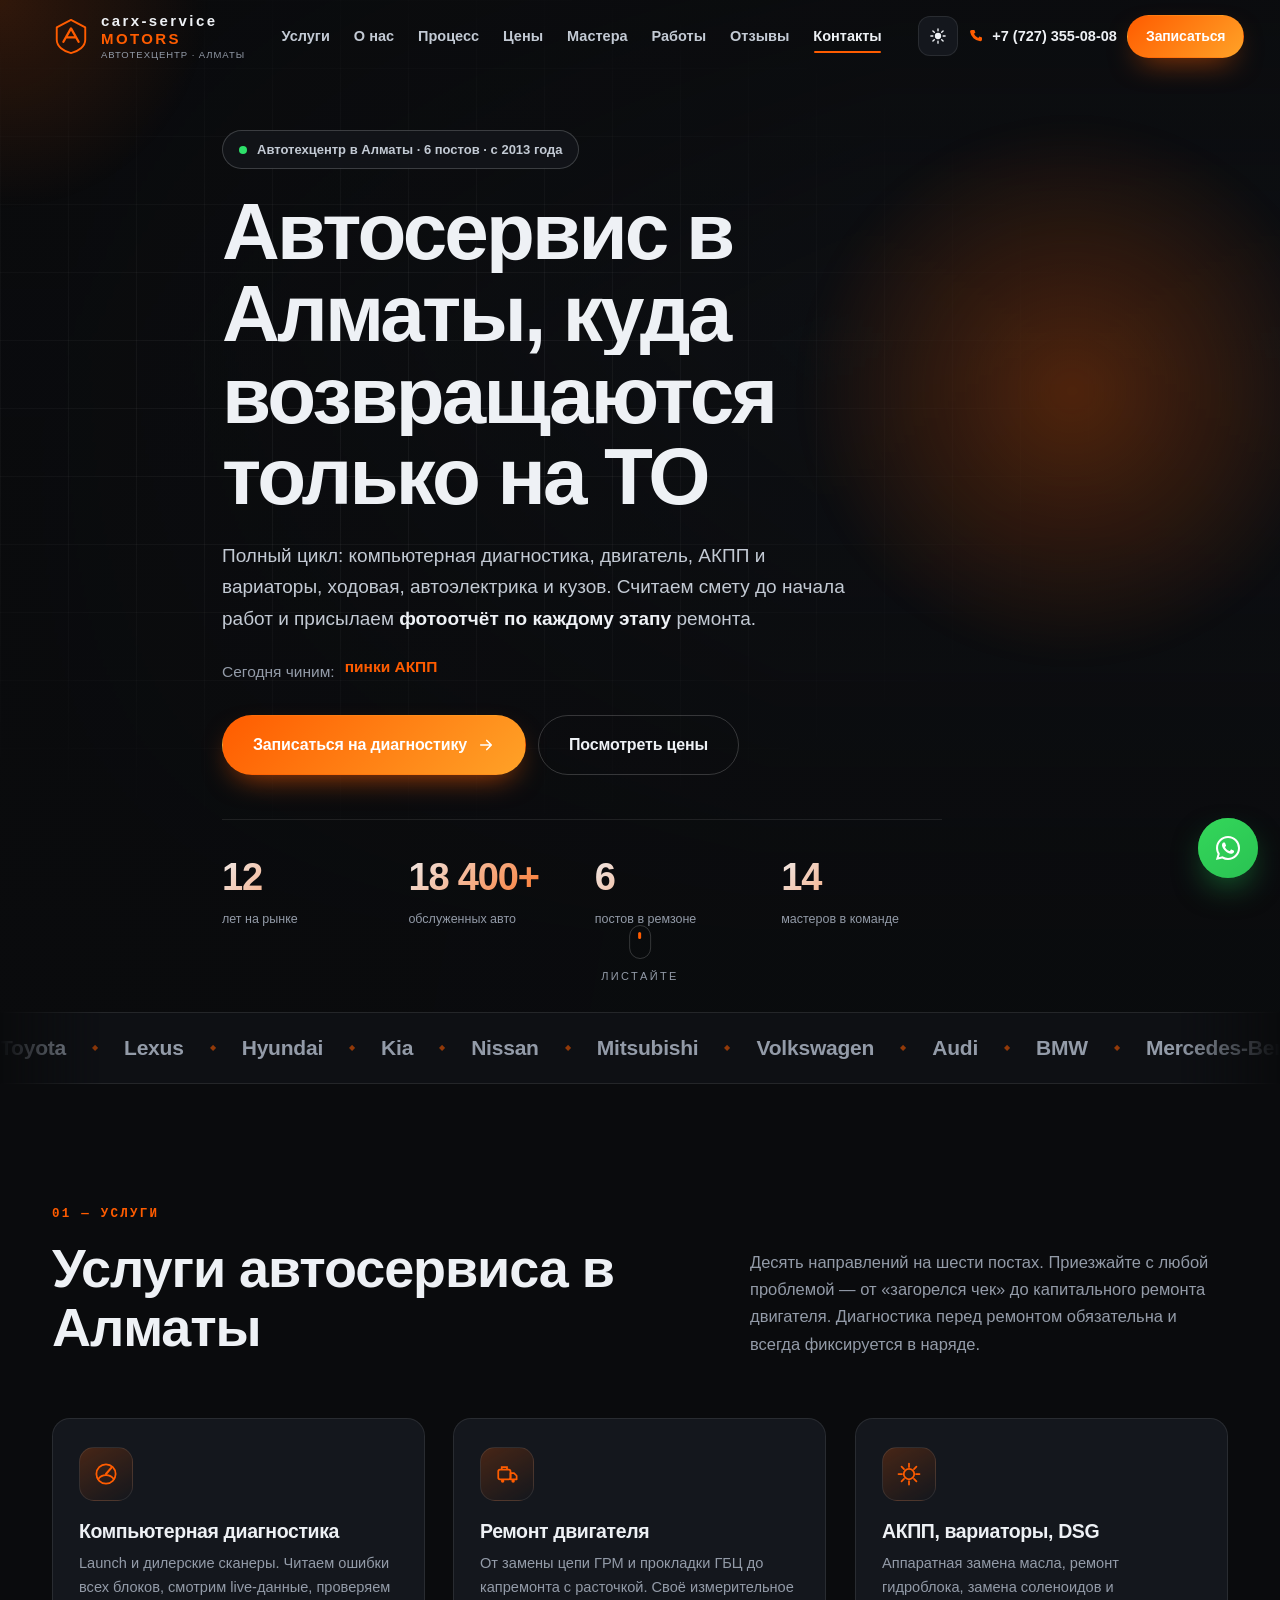
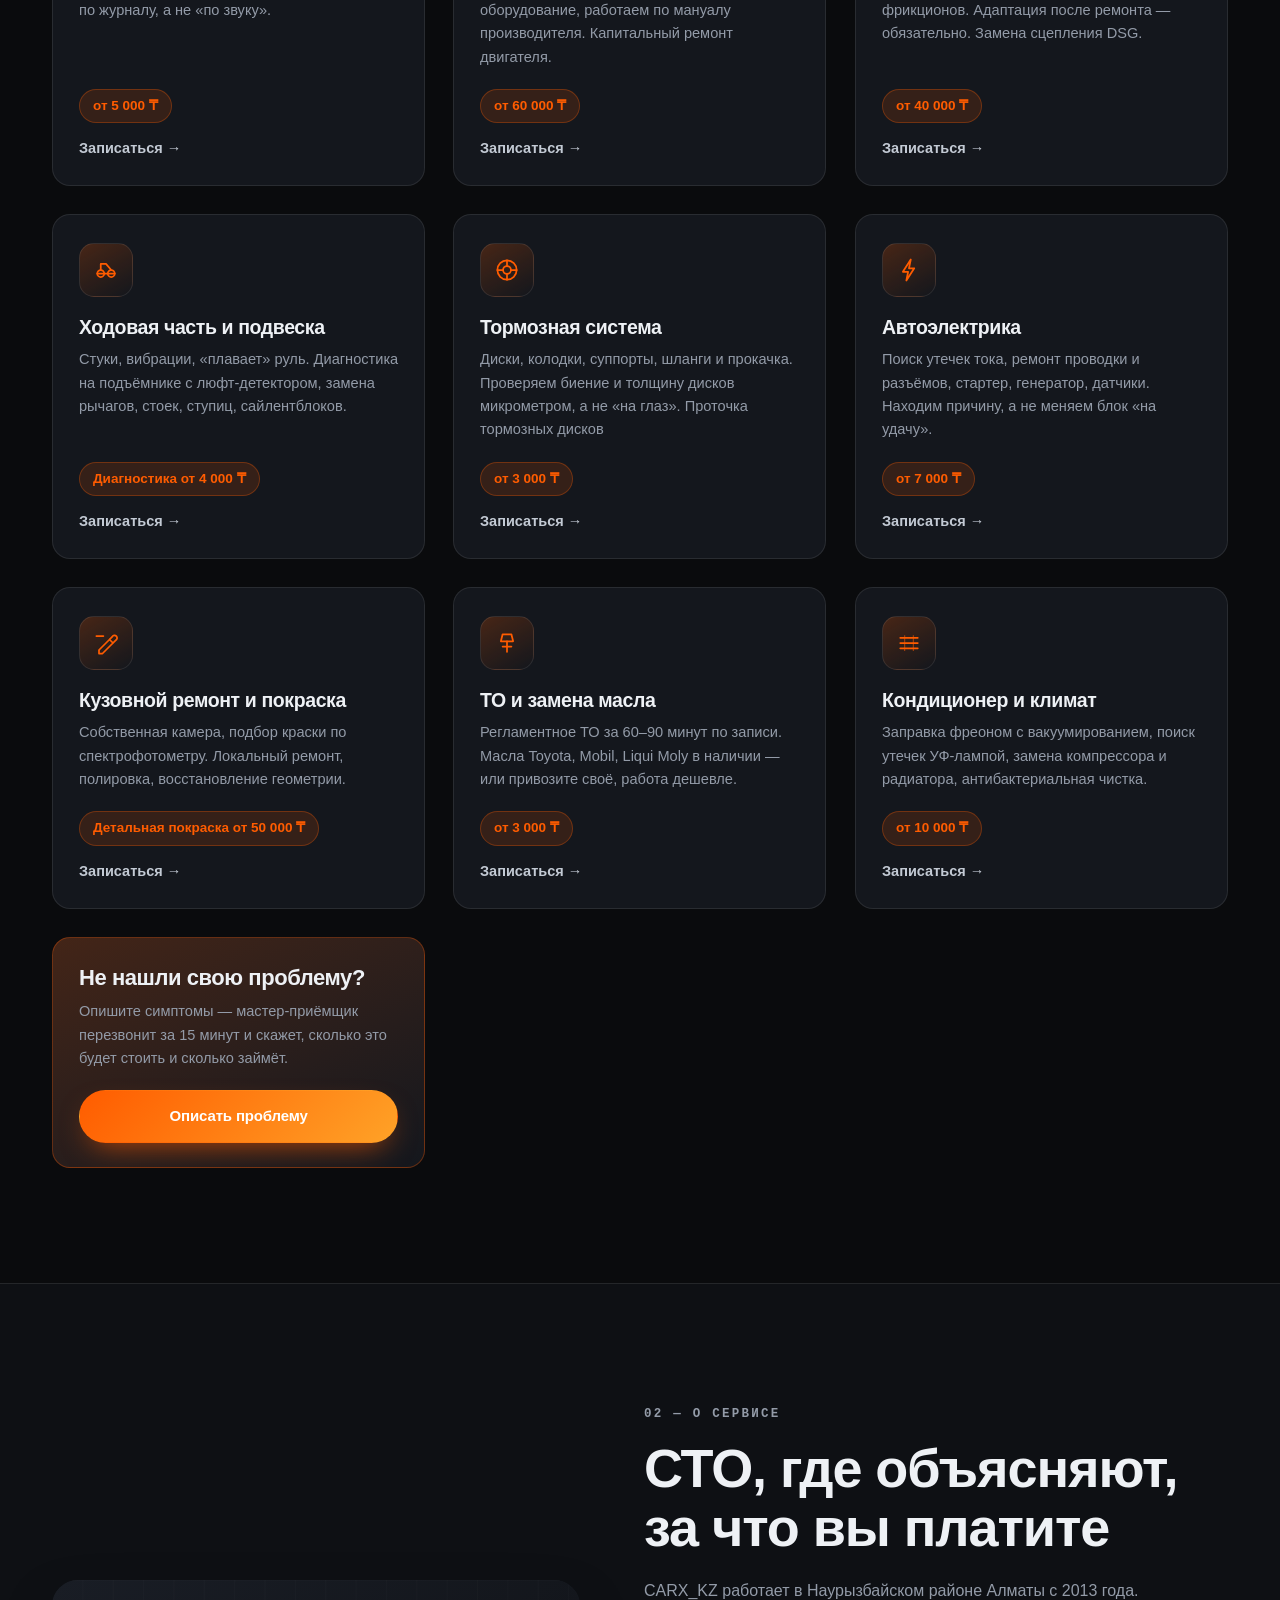
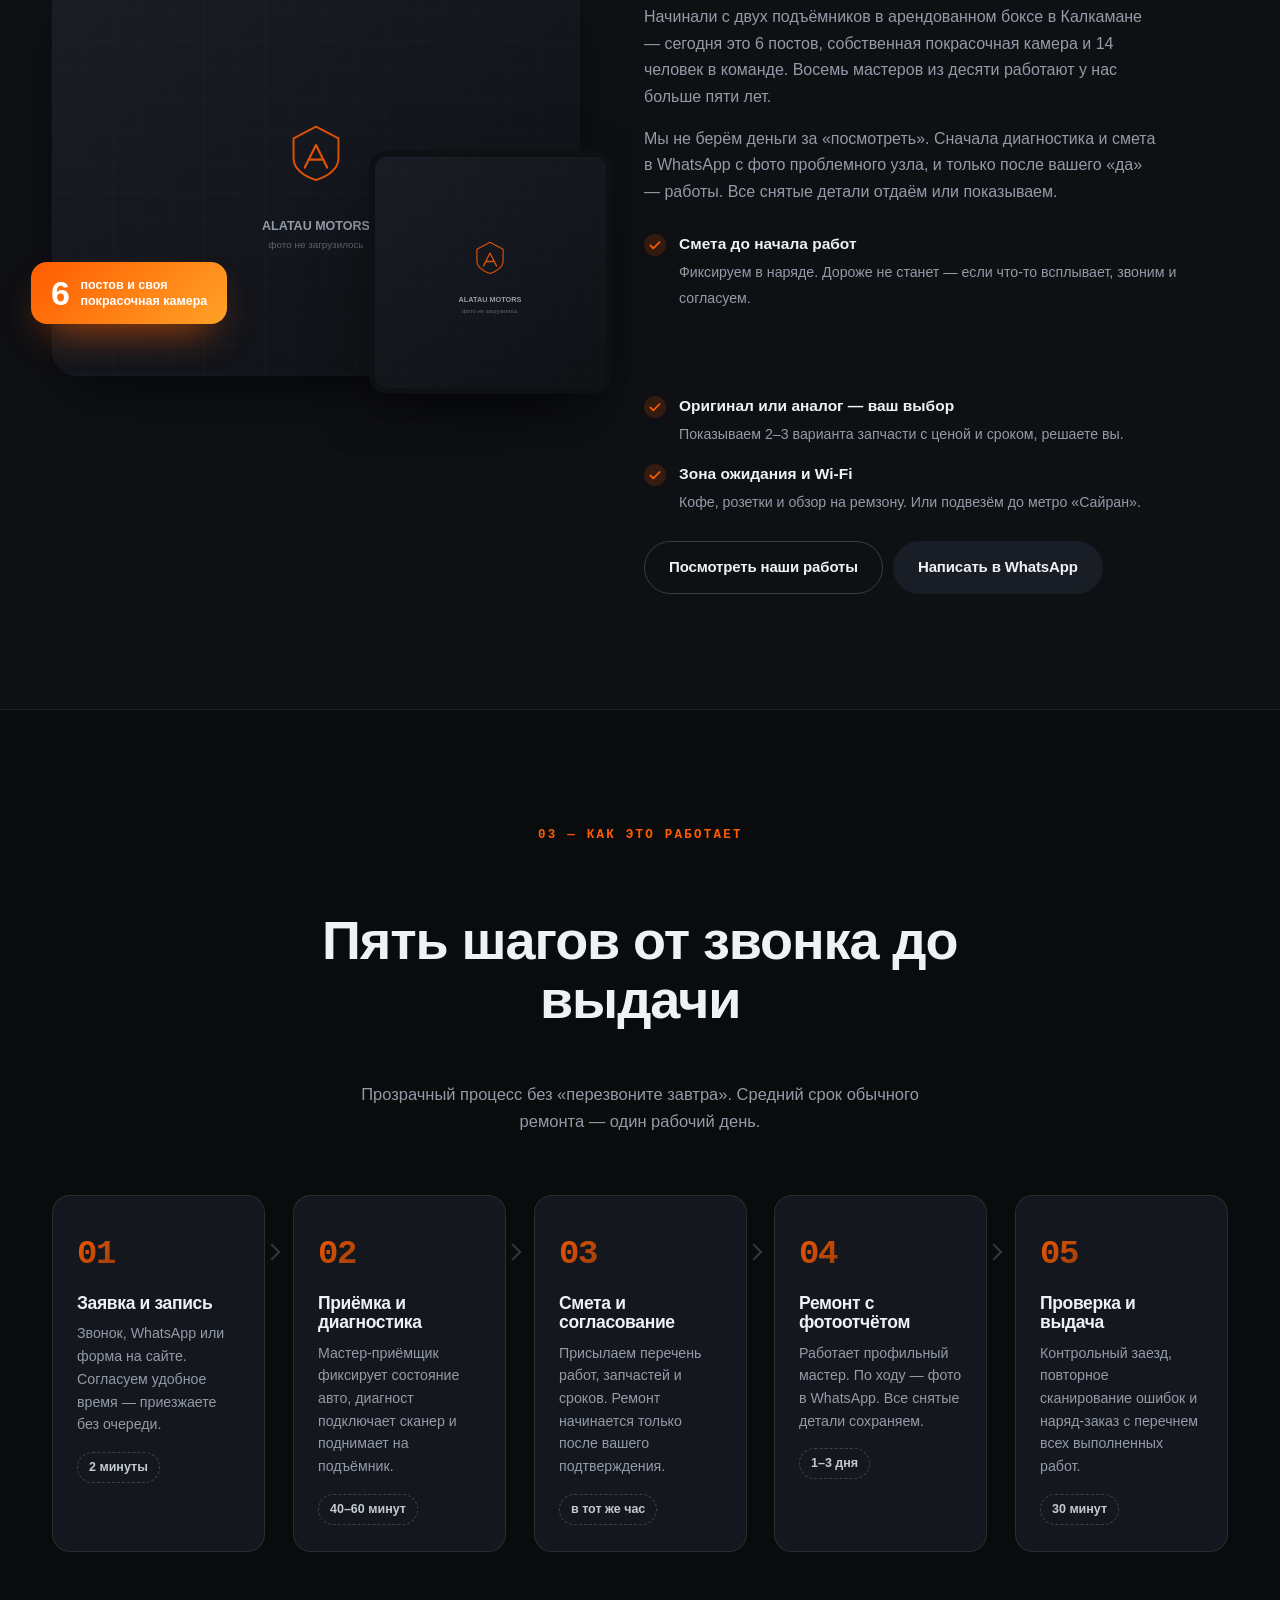
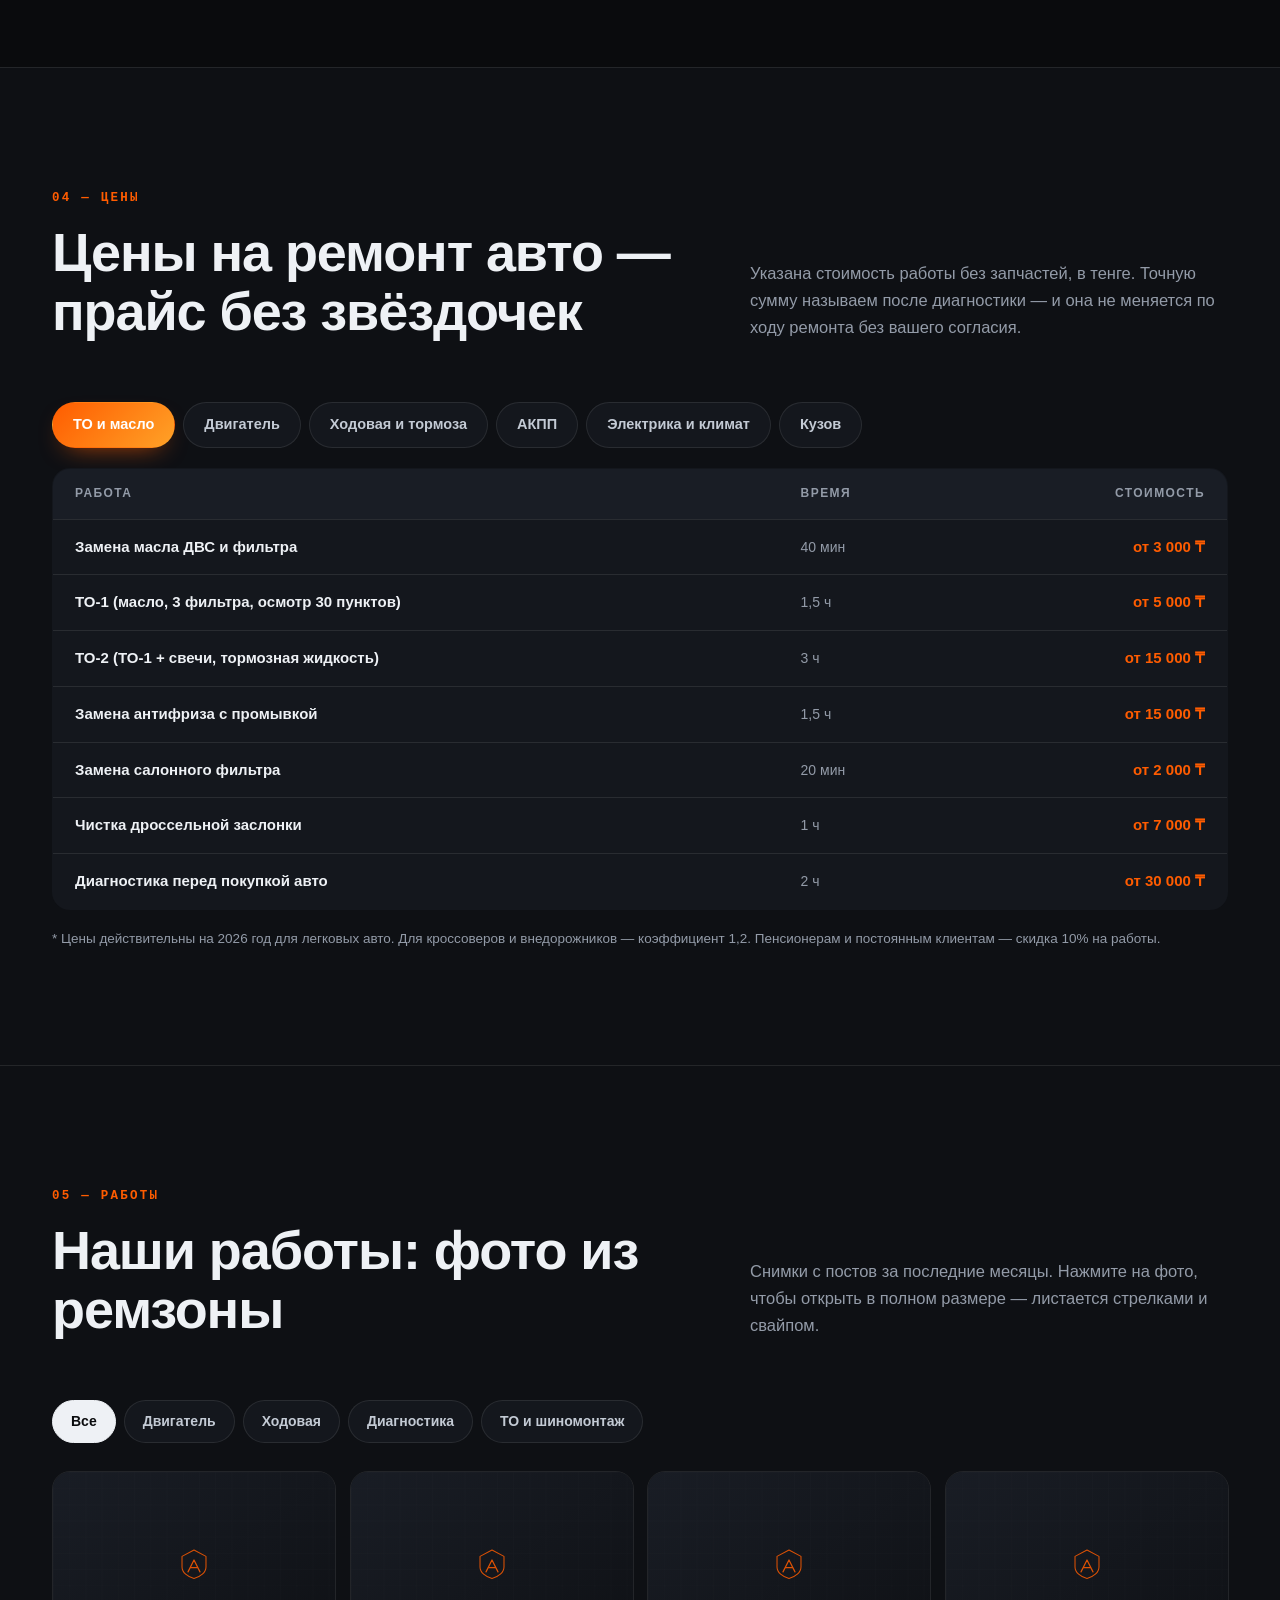
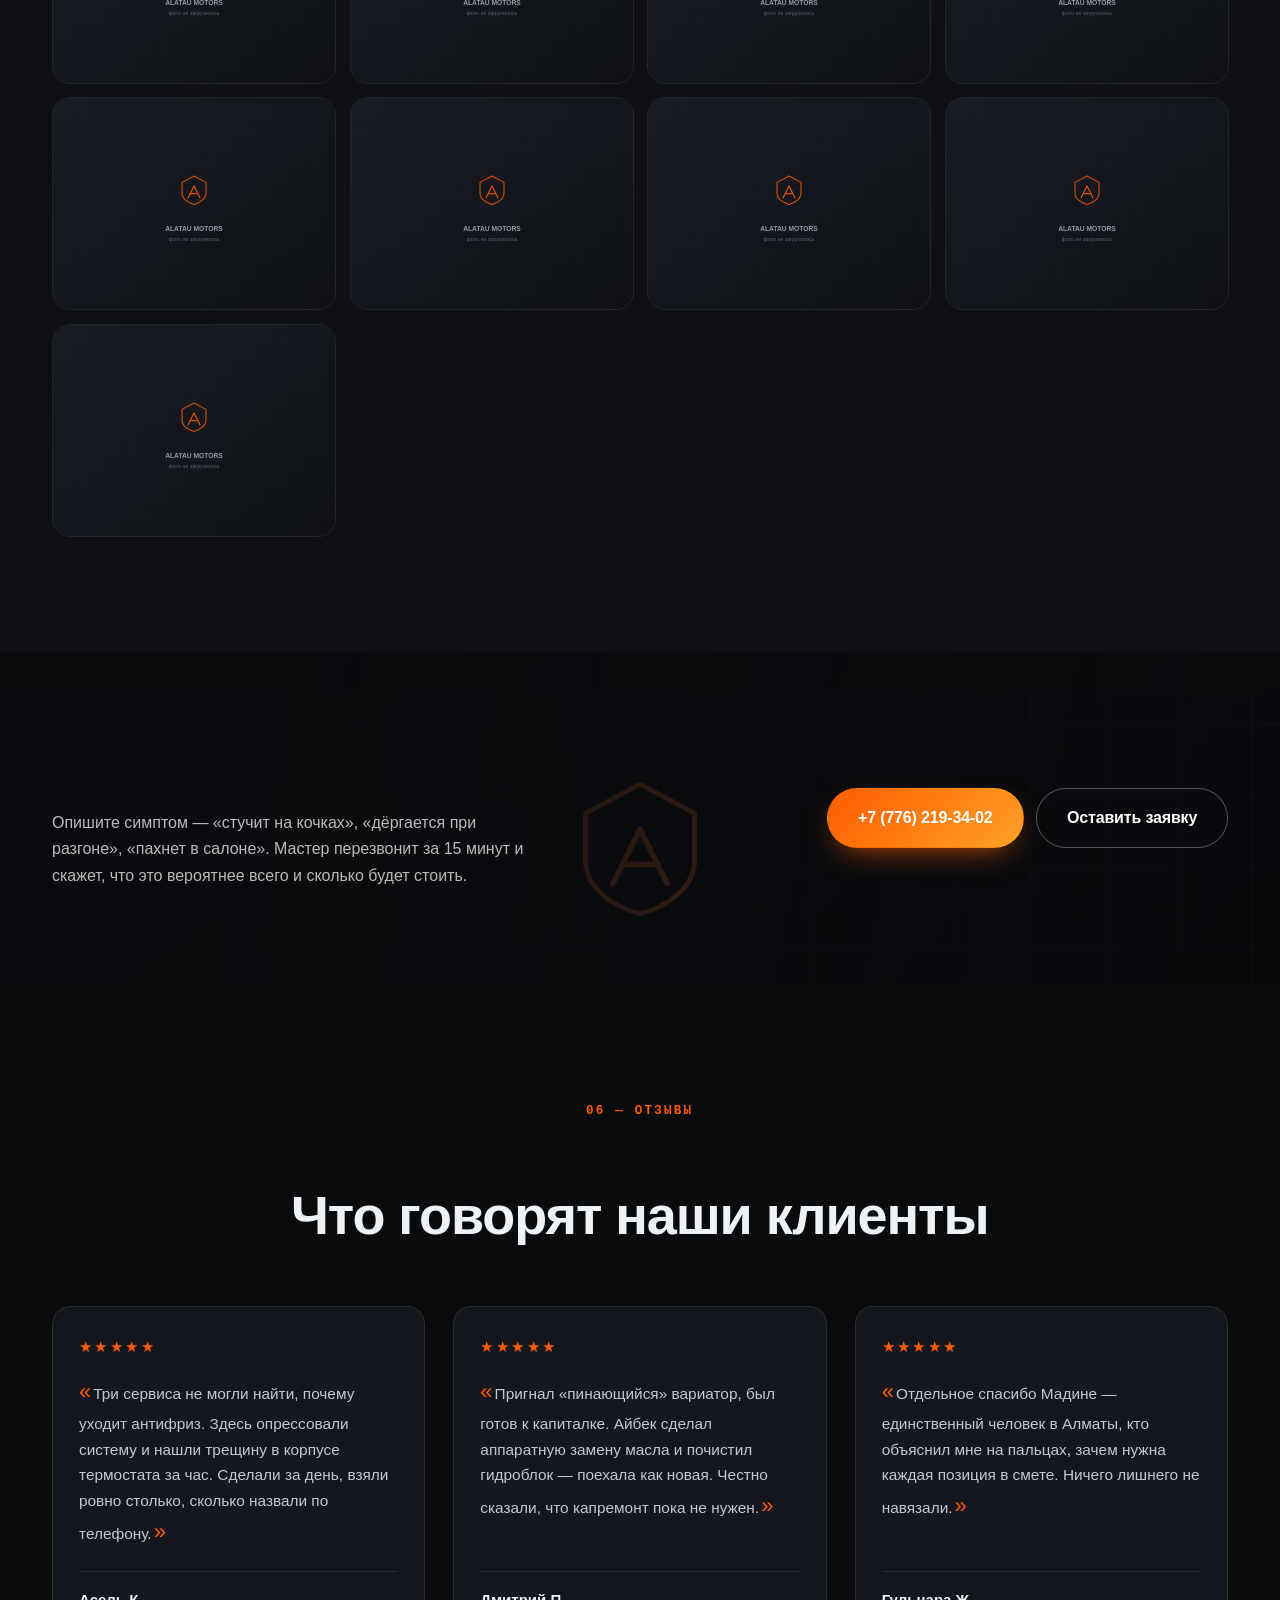
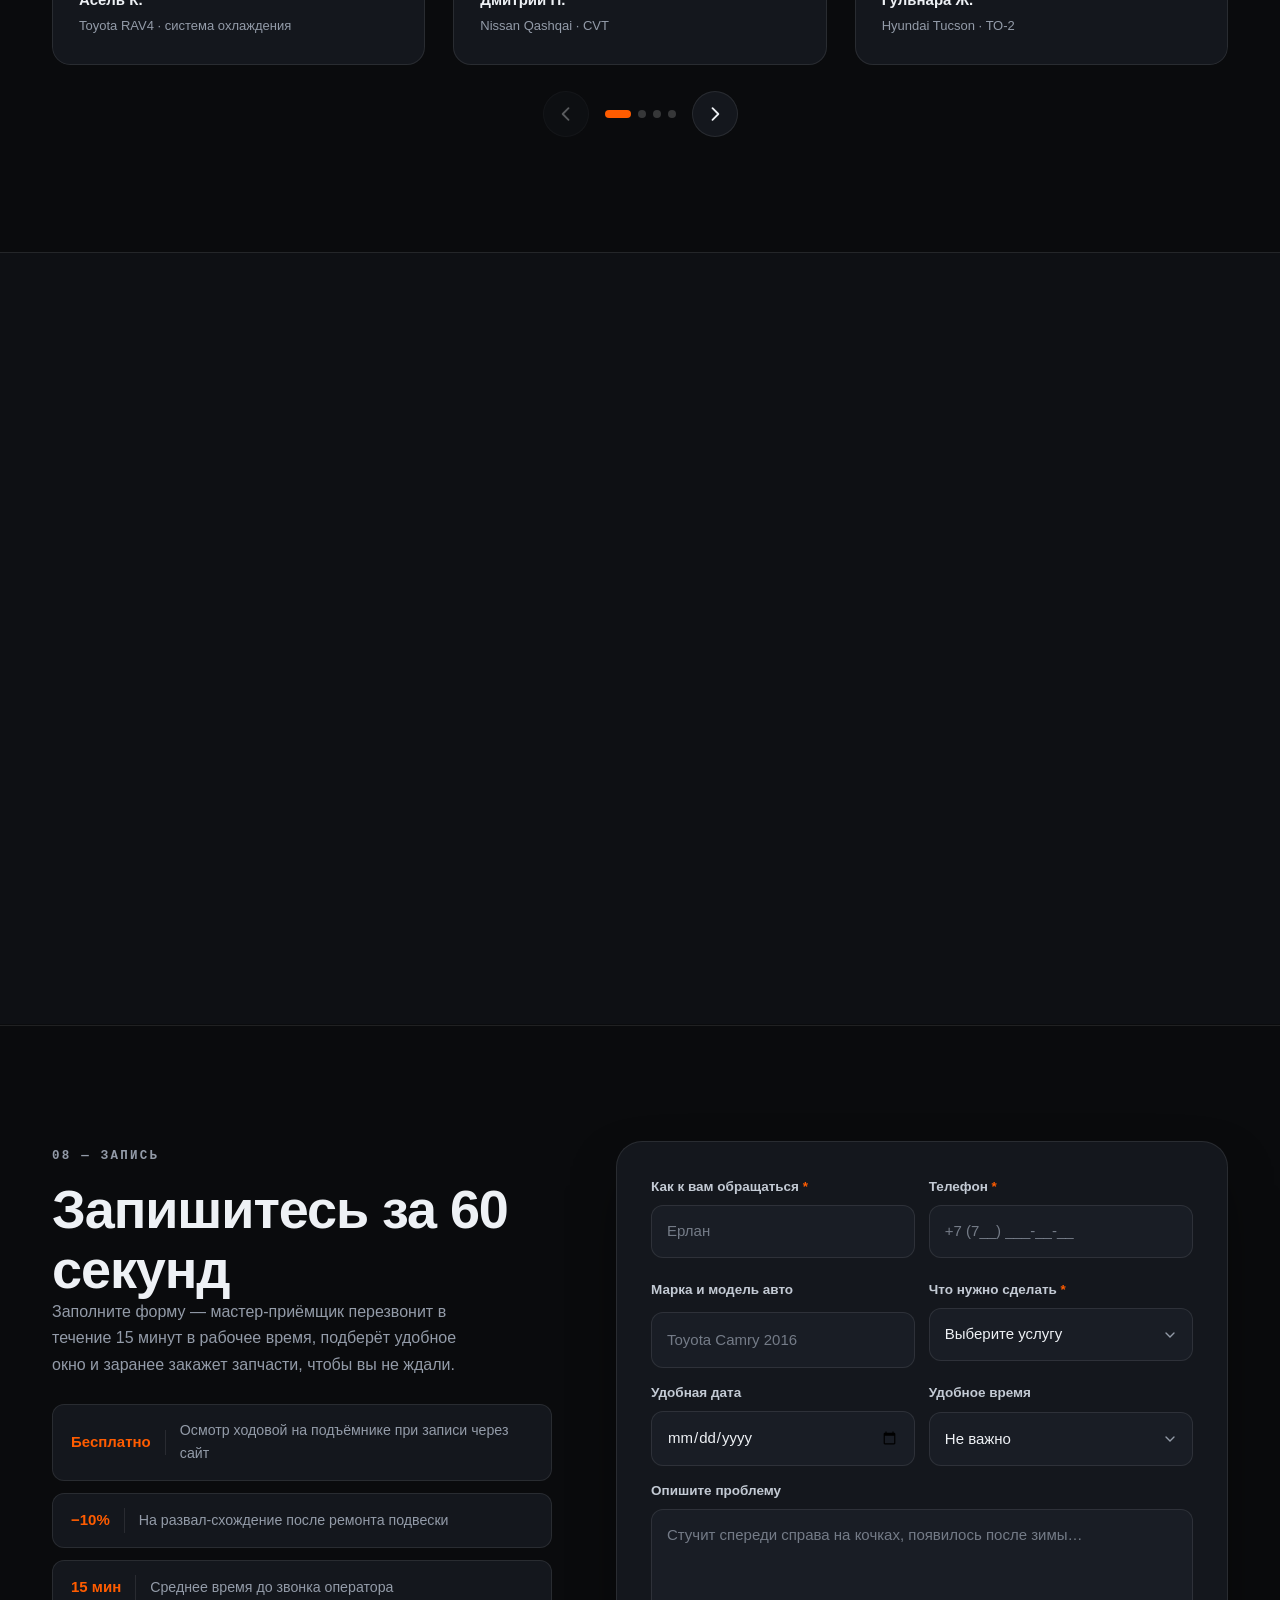
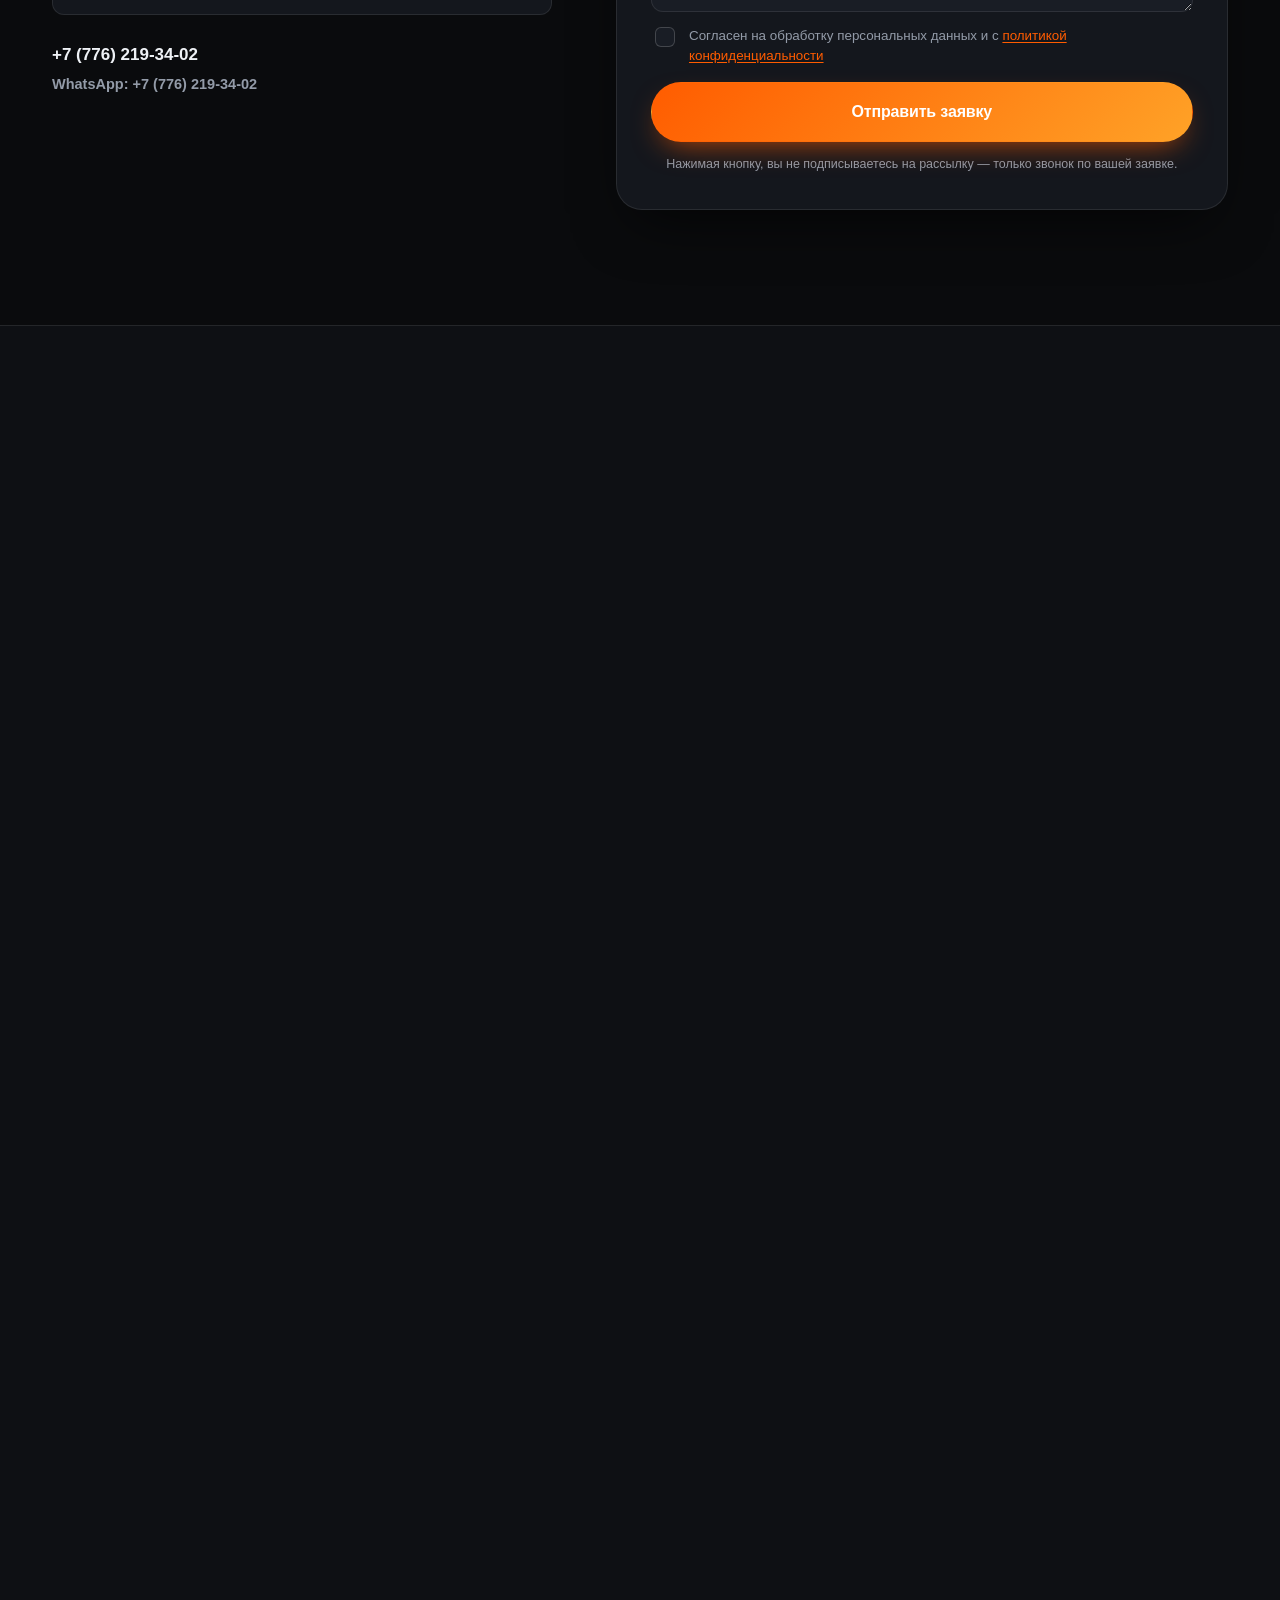
==== index.html @ 7d7718ee "first commit1" ====
<!DOCTYPE html>
<html lang="ru" data-theme="dark">
<head>
<meta charset="utf-8">
<meta name="viewport" content="width=device-width, initial-scale=1, viewport-fit=cover">
<!-- ===================================================================
     SEO. ВЕЗДЕ, ГДЕ ВСТРЕЧАЕТСЯ carx-service.kz, ПОДСТАВЬТЕ СВОЙ ДОМЕН
     (этот файл, robots.txt, sitemap.xml). Подробности — в README.md.
     =================================================================== -->

<!-- Title: 55 знаков — влезает в выдачу целиком, главный запрос в начале -->
<title>Автосервис в Алматы — CARX-service | СТО полного цикла</title>
<!-- Description: ~160 знаков — Google показывает целиком, не обрезая -->
<meta name="description" content="Автосервис в Алматы: диагностика от 8 000 ₸, ремонт двигателя, АКПП, ходовой, электрики и кузова. Смета до начала работ и фотоотчёт. Хрищатого 2, Калкаман-2.">

<link rel="canonical" href="https://carx-service.kz/">
<meta name="robots" content="index, follow, max-snippet:-1, max-image-preview:large, max-video-preview:-1">
<meta name="googlebot" content="index, follow">
<meta name="yandex" content="index, follow">

<link rel="alternate" hreflang="ru-KZ" href="https://carx-service.kz/">
<link rel="alternate" hreflang="x-default" href="https://carx-service.kz/">

<!-- Гео-метки: помогают локальному поиску связать сайт с городом -->
<meta name="geo.region" content="KZ-ALA">
<meta name="geo.placename" content="Алматы, мкр. Калкаман-2">
<meta name="geo.position" content="43.199883;76.834588">
<meta name="ICBM" content="43.199883, 76.834588">

<!-- Подтверждение прав в вебмастерах. Вставьте свои коды и раскомментируйте:
<meta name="google-site-verification" content="КОД_ИЗ_SEARCH_CONSOLE">
<meta name="yandex-verification" content="КОД_ИЗ_ЯНДЕКС_ВЕБМАСТЕРА">
-->

<meta name="author" content="carx-service">
<meta name="format-detection" content="telephone=yes">
<meta name="theme-color" content="#0a0b0d">
<meta name="color-scheme" content="dark light">

<!-- Open Graph: превью в Telegram, WhatsApp, соцсетях и части поисковых сервисов -->
<meta property="og:type" content="business.business">
<meta property="og:site_name" content="carx-service">
<meta property="og:title" content="Автосервис в Алматы — carx-service">
<meta property="og:description" content="СТО полного цикла: диагностика, двигатель, АКПП, ходовая, электрика, кузов. Смета до начала работ и фотоотчёт. Хрищатого 2, мкр. Калкаман-2.">
<meta property="og:url" content="https://carx-service.kz/">
<meta property="og:locale" content="ru_KZ">
<meta property="og:image" content="https://carx-service.kz/assets/img/og-cover.png">
<meta property="og:image:secure_url" content="https://carx-service.kz/assets/img/og-cover.png">
<meta property="og:image:width" content="1200">
<meta property="og:image:height" content="630">
<meta property="og:image:type" content="image/png">
<meta property="og:image:alt" content="carx-service — автосервис полного цикла в Алматы">
<meta property="business:contact_data:locality" content="Алматы">
<meta property="business:contact_data:country_name" content="Казахстан">
<meta property="business:contact_data:phone_number" content="+77762193402">
<meta property="business:contact_data:street_address" content="ул. Хрищатого, 2">

<meta name="twitter:card" content="summary_large_image">
<meta name="twitter:title" content="Автосервис в Алматы — carx-service">
<meta name="twitter:description" content="СТО полного цикла: диагностика, двигатель, АКПП, ходовая, электрика, кузов. Смета до начала работ.">
<meta name="twitter:image" content="https://carx-service.kz/assets/img/og-cover.png">

<link rel="preconnect" href="https://images.unsplash.com" crossorigin>
<link rel="dns-prefetch" href="https://images.unsplash.com">

<link rel="icon" href="assets/img/favicon.svg" type="image/svg+xml">
<link rel="icon" href="assets/img/favicon-32.png" sizes="32x32" type="image/png">
<link rel="apple-touch-icon" href="assets/img/apple-touch-icon.png">
<link rel="manifest" href="site.webmanifest">

<link rel="preload" as="image" fetchpriority="high"
      href="https://images.unsplash.com/photo-1632405862117-236585cfb757?auto=format&fit=crop&w=1600&q=65">
<!-- ?v=1 — метка версии. Увеличивайте число при каждом обновлении стилей
     или скрипта, иначе у постоянных посетителей останется старая версия из кэша. -->
<link rel="stylesheet" href="assets/css/style.css?v=2">

<!-- Подстраховка для роботов и пользователей без JS: анимация появления
     основана на opacity, и без скрипта текст остался бы невидимым. -->
<noscript>
  <style>
    [data-reveal] { opacity: 1 !important; transform: none !important; }
    [data-split] .line > span { transform: none !important; }
    .preloader { display: none !important; }
  </style>
</noscript>

<!-- Структурированные данные Schema.org.
     Дают расширенный сниппет: рейтинг звёздами, адрес, часы работы, раскрывающиеся
     вопросы из FAQ. Проверять после правок:
       Google — https://search.google.com/test/rich-results
       Яндекс — https://webmaster.yandex.ru/tools/microtest/
     Блок aggregateRating (звёзды в сниппете) намеренно НЕ добавлен: показывать
     можно только реальный рейтинг с вашей стороны, выдуманный — прямое нарушение
     правил Google и Яндекса вплоть до санкций. Когда наберёте отзывы на своём
     сайте, добавьте его с настоящими цифрами. -->
<script type="application/ld+json">
{
  "@context": "https://schema.org",
  "@graph": [
    {
      "@type": ["AutoRepair", "LocalBusiness"],
      "@id": "https://carx-service.kz/#business",
      "name": "carx-service",
      "alternateName": "Алатау Моторс",
      "legalName": "ТОО «Алатау Моторс»",
      "description": "Автотехцентр полного цикла в Алматы: компьютерная диагностика, ремонт двигателя, АКПП и вариаторов, ходовая часть, тормоза, автоэлектрика, кузовной ремонт и покраска. 6 постов, смета до начала работ, фотоотчёт по каждому этапу.",
      "url": "https://carx-service.kz/",
      "logo": "https://carx-service.kz/assets/img/icon-512.png",
      "image": ["https://carx-service.kz/assets/img/og-cover.png"],
      "telephone": "+77273550808",
      "email": "service@carx-service.kz",
      "foundingDate": "2013",
      "priceRange": "₸₸",
      "currenciesAccepted": "KZT",
      "paymentAccepted": "Наличные, Kaspi QR, банковская карта, безналичный расчёт",
      "address": {
        "@type": "PostalAddress",
        "streetAddress": "ул. Хрищатого, 2",
        "addressLocality": "Алматы",
        "addressRegion": "Алматы",
        "addressCountry": "KZ"
      },
      "geo": { "@type": "GeoCoordinates", "latitude": 43.199883, "longitude": 76.834588 },
      "hasMap": "https://go.2gis.com/yremx",
      "areaServed": [
        { "@type": "City", "name": "Алматы" },
        { "@type": "AdministrativeArea", "name": "Наурызбайский район" },
        { "@type": "AdministrativeArea", "name": "Ауэзовский район" },
        { "@type": "AdministrativeArea", "name": "Алмалинский район" },
        { "@type": "AdministrativeArea", "name": "Бостандыкский район" }
      ],
      "openingHoursSpecification": [
        { "@type": "OpeningHoursSpecification",
          "dayOfWeek": ["Monday","Tuesday","Wednesday","Thursday","Friday","Saturday"],
          "opens": "09:00", "closes": "20:00" },
        { "@type": "OpeningHoursSpecification",
          "dayOfWeek": "Sunday", "opens": "10:00", "closes": "17:00" }
      ],
      "sameAs": [
        "https://go.2gis.com/yremx"
      ],
      "hasOfferCatalog": {
        "@type": "OfferCatalog",
        "name": "Услуги автосервиса",
        "itemListElement": [
          { "@type": "Offer", "priceCurrency": "KZT", "price": "8000",
            "itemOffered": { "@type": "Service", "name": "Компьютерная диагностика автомобиля" } },
          { "@type": "Offer", "priceCurrency": "KZT", "price": "45000",
            "itemOffered": { "@type": "Service", "name": "Ремонт двигателя" } },
          { "@type": "Offer", "priceCurrency": "KZT", "price": "35000",
            "itemOffered": { "@type": "Service", "name": "Ремонт АКПП, вариаторов и DSG" } },
          { "@type": "Offer", "priceCurrency": "KZT", "price": "12000",
            "itemOffered": { "@type": "Service", "name": "Ремонт ходовой части и подвески" } },
          { "@type": "Offer", "priceCurrency": "KZT", "price": "9000",
            "itemOffered": { "@type": "Service", "name": "Ремонт тормозной системы" } },
          { "@type": "Offer", "priceCurrency": "KZT", "price": "7000",
            "itemOffered": { "@type": "Service", "name": "Автоэлектрика" } },
          { "@type": "Offer", "priceCurrency": "KZT", "price": "25000",
            "itemOffered": { "@type": "Service", "name": "Кузовной ремонт и покраска" } },
          { "@type": "Offer", "priceCurrency": "KZT", "price": "6000",
            "itemOffered": { "@type": "Service", "name": "Шиномонтаж и развал-схождение" } },
          { "@type": "Offer", "priceCurrency": "KZT", "price": "11000",
            "itemOffered": { "@type": "Service", "name": "Техобслуживание и замена масла" } },
          { "@type": "Offer", "priceCurrency": "KZT", "price": "10000",
            "itemOffered": { "@type": "Service", "name": "Заправка и ремонт автокондиционера" } }
        ]
      }
    },
    {
      "@type": "WebSite",
      "@id": "https://carx-service.kz/#website",
      "url": "https://carx-service.kz/",
      "name": "carx-service — автосервис в Алматы",
      "inLanguage": "ru-KZ",
      "publisher": { "@id": "https://carx-service.kz/#business" }
    },
    {
      "@type": "WebPage",
      "@id": "https://carx-service.kz/#webpage",
      "url": "https://carx-service.kz/",
      "name": "Автосервис в Алматы — carx-service | СТО полного цикла",
      "description": "Автосервис в Алматы: диагностика, ремонт двигателя, АКПП, ходовой, электрики и кузова. Смета до начала работ, фотоотчёт по каждому этапу.",
      "isPartOf": { "@id": "https://carx-service.kz/#website" },
      "about": { "@id": "https://carx-service.kz/#business" },
      "primaryImageOfPage": "https://carx-service.kz/assets/img/og-cover.png",
      "inLanguage": "ru-KZ"
    },
    {
      "@type": "FAQPage",
      "@id": "https://carx-service.kz/#faq",
      "mainEntity": [
        { "@type": "Question",
          "name": "Сколько стоит диагностика и вернут ли её при ремонте?",
          "acceptedAnswer": { "@type": "Answer", "text": "Компьютерная диагностика — 8 000 ₸, диагностика ходовой на подъёмнике — бесплатно. Если вы делаете ремонт у нас, стоимость диагностики вычитается из итоговой суммы работ." } },
        { "@type": "Question",
          "name": "Можно приехать со своими запчастями?",
          "acceptedAnswer": { "@type": "Answer", "text": "Да. Перед установкой мастер проверит соответствие детали по каталожному номеру и предупредит, если она не подходит к вашей модели." } },
        { "@type": "Question",
          "name": "Где вы находитесь и как проехать?",
          "acceptedAnswer": { "@type": "Answer", "text": "Алматы, улица Хрищатого, 2 — микрорайон Калкаман-2, Наурызбайский район. Заезд со стороны улицы Хрищатого, во дворе ворота с логотипом, парковка на 8 машин." } },
        { "@type": "Question",
          "name": "Нужно ли записываться заранее?",
          "acceptedAnswer": { "@type": "Answer", "text": "На ТО и диагностику — желательно, так вы заезжаете без очереди. С аварийной поломкой приезжайте в любое рабочее время: один пост мы всегда держим свободным под срочные случаи." } },
        { "@type": "Question",
          "name": "Как оплатить? Есть ли рассрочка?",
          "acceptedAnswer": { "@type": "Answer", "text": "Наличные, Kaspi QR, карта, безнал для юрлиц с НДС. Работает рассрочка Kaspi Red на сумму от 50 000 ₸ — оформляем прямо на приёмке за 5 минут." } },
        { "@type": "Question",
          "name": "Работаете с корпоративными автопарками?",
          "acceptedAnswer": { "@type": "Answer", "text": "Да, обслуживаем более 30 компаний Алматы. Договор, отсрочка платежа, ежемесячный отчёт по каждому авто и приоритетная запись." } }
      ]
    }
  ]
}
</script>
</head>
<body>

<!-- ============ ПРЕЛОАДЕР ============ -->
<div class="preloader" id="preloader" aria-hidden="true">
  <div class="preloader__inner">
    <svg class="preloader__mark" viewBox="0 0 64 64" width="64" height="64" aria-hidden="true">
      <circle class="pl-ring" cx="32" cy="32" r="26" fill="none" stroke="currentColor" stroke-width="2"/>
      <path class="pl-needle" d="M32 32 L32 12" stroke="currentColor" stroke-width="3" stroke-linecap="round"/>
      <circle cx="32" cy="32" r="3.5" fill="currentColor"/>
    </svg>
    <div class="preloader__word">carx-service<span>MOTORS</span></div>
    <div class="preloader__bar"><i></i></div>
  </div>
</div>

<div class="scroll-progress" id="scrollProgress" aria-hidden="true"></div>
<div class="cursor-glow" id="cursorGlow" aria-hidden="true"></div>

<a href="#main" class="skip-link">Перейти к содержанию</a>

<!-- ============ ШАПКА ============ -->
<header class="header" id="header">
  <div class="container header__inner">
    <a href="#hero" class="logo" data-scroll aria-label="carx-service — на главную">
      <svg class="logo__mark" viewBox="0 0 40 40" width="38" height="38" aria-hidden="true">
        <path d="M20 3 L35 11 L35 24 C35 31 28 36 20 38 C12 36 5 31 5 24 L5 11 Z"
              fill="none" stroke="currentColor" stroke-width="2" stroke-linejoin="round"/>
        <path d="M12 26 L20 12 L28 26 M15.5 21.5 H24.5" fill="none" stroke="currentColor"
              stroke-width="2.4" stroke-linecap="round" stroke-linejoin="round"/>
      </svg>
      <span class="logo__text">carx-service<b>MOTORS</b><i>автотехцентр · Алматы</i></span>
    </a>

    <nav class="nav" id="nav" aria-label="Основная навигация">
      <a href="#services" class="nav__link">Услуги</a>
      <a href="#about" class="nav__link">О нас</a>
      <a href="#process" class="nav__link">Процесс</a>
      <a href="#prices" class="nav__link">Цены</a>
      <a href="#team" class="nav__link">Мастера</a>
      <a href="#works" class="nav__link">Работы</a>
      <a href="#reviews" class="nav__link">Отзывы</a>
      <a href="#contacts" class="nav__link">Контакты</a>
    </nav>

    <div class="header__actions">
      <button class="icon-btn" id="themeToggle" type="button" aria-label="Переключить тему" title="Светлая / тёмная тема">
        <svg class="ico-sun" viewBox="0 0 24 24" width="18" height="18" aria-hidden="true"><circle cx="12" cy="12" r="4.2" fill="currentColor"/><g stroke="currentColor" stroke-width="1.8" stroke-linecap="round"><path d="M12 2.5v2.6M12 18.9v2.6M2.5 12h2.6M18.9 12h2.6M5.2 5.2l1.9 1.9M16.9 16.9l1.9 1.9M18.8 5.2l-1.9 1.9M7.1 16.9l-1.9 1.9"/></g></svg>
        <svg class="ico-moon" viewBox="0 0 24 24" width="18" height="18" aria-hidden="true"><path d="M20 14.2A8.2 8.2 0 0 1 9.8 4a8.5 8.5 0 1 0 10.2 10.2z" fill="currentColor"/></svg>
      </button>

      <a href="tel:+77762193402" class="header__phone">
        <svg viewBox="0 0 24 24" width="16" height="16" aria-hidden="true"><path d="M6.6 3h3l1.5 4-2.2 1.6a12 12 0 0 0 6.5 6.5L17 12.9l4 1.5v3a2.5 2.5 0 0 1-2.7 2.5A17 17 0 0 1 3.1 5.7 2.5 2.5 0 0 1 5.6 3z" fill="currentColor"/></svg>
        <span>+7 (727) 355-08-08</span>
      </a>
      <a href="#booking" class="btn btn--primary btn--sm magnetic" data-scroll>Записаться</a>

      <button class="burger" id="burger" type="button" aria-label="Меню" aria-expanded="false" aria-controls="mobileMenu">
        <span></span><span></span><span></span>
      </button>
    </div>
  </div>
</header>

<!-- ============ МОБИЛЬНОЕ МЕНЮ ============ -->
<div class="mobile-menu" id="mobileMenu" role="dialog" aria-modal="true" aria-label="Меню" hidden>
  <nav class="mobile-menu__nav">
    <a href="#services"  data-scroll style="--i:1">Услуги</a>
    <a href="#about"     data-scroll style="--i:2">О сервисе</a>
    <a href="#process"   data-scroll style="--i:3">Как работаем</a>
    <a href="#prices"    data-scroll style="--i:4">Цены</a>
    <a href="#team"      data-scroll style="--i:5">Мастера</a>
    <a href="#works"     data-scroll style="--i:6">Работы</a>
    <a href="#reviews"   data-scroll style="--i:7">Отзывы</a>
    <a href="#contacts"  data-scroll style="--i:8">Контакты</a>
  </nav>
  <div class="mobile-menu__foot" style="--i:9">
    <a href="tel:+77762193402" class="btn btn--ghost btn--block">+7 (776) 219-34-02</a>
    <a href="#booking" class="btn btn--primary btn--block" data-scroll>Записаться на сервис</a>
    <p>Алматы, ул. Хрищатого, 2 · Пн–Сб 09:00–20:00</p>
  </div>
</div>

<main id="main">

<!-- ============ ГЕРОЙ ============ -->
<section class="hero" id="hero">
  <div class="hero__media" aria-hidden="true">
    <img class="hero__img" id="heroImg"
         src="https://images.unsplash.com/photo-1632405862117-236585cfb757?auto=format&fit=crop&w=1600&q=65"
         alt="" width="1600" height="1067" fetchpriority="high" decoding="async">
    <div class="hero__scrim"></div>
    <div class="hero__grid"></div>
    <div class="hero__glow"></div>
  </div>

  <div class="container hero__inner">
    <p class="eyebrow" data-reveal>
      <span class="pulse-dot"></span> Автотехцентр в Алматы · 6 постов · с 2013 года
    </p>

    <!-- H1 на странице ровно один и содержит главный запрос «автосервис в Алматы» -->
    <h1 class="hero__title" data-split>Автосервис в Алматы, куда возвращаются только на&nbsp;ТО</h1>

    <p class="hero__lead" data-reveal data-delay="120">
      Полный цикл: компьютерная диагностика, двигатель, АКПП и вариаторы, ходовая,
      автоэлектрика и кузов. Считаем смету до начала работ и присылаем
      <b>фотоотчёт по каждому этапу</b> ремонта.
    </p>

    <div class="hero__rotator" data-reveal data-delay="180">
      <span class="hero__rotator-label">Сегодня чиним:</span>
      <span class="rotator" id="rotator" aria-live="polite">
        <span class="rotator__item is-active">стук в подвеске</span>
        <span class="rotator__item">пинки АКПП</span>
        <span class="rotator__item">ошибку Check Engine</span>
        <span class="rotator__item">течь масла</span>
        <span class="rotator__item">слабый кондиционер</span>
        <span class="rotator__item">вибрацию на скорости</span>
      </span>
    </div>

    <div class="hero__cta" data-reveal data-delay="240">
      <a href="#booking" class="btn btn--primary btn--lg magnetic" data-scroll>
        Записаться на диагностику
        <svg viewBox="0 0 24 24" width="18" height="18" aria-hidden="true"><path d="M5 12h13M13 6l6 6-6 6" fill="none" stroke="currentColor" stroke-width="2.2" stroke-linecap="round" stroke-linejoin="round"/></svg>
      </a>
      <a href="#prices" class="btn btn--outline btn--lg" data-scroll>Посмотреть цены</a>
    </div>

    <ul class="hero__stats" data-reveal data-delay="300">
      <li><b data-count="12">0</b><span>лет на рынке</span></li>
      <li><b data-count="18400" data-suffix="+">0</b><span>обслуженных авто</span></li>
      <li><b data-count="6">0</b><span>постов в ремзоне</span></li>
      <li><b data-count="14">0</b><span>мастеров в команде</span></li>
    </ul>
  </div>

  <a href="#services" class="hero__scroll" data-scroll aria-label="Прокрутить вниз">
    <span class="hero__mouse"><i></i></span>
    <span>листайте</span>
  </a>
</section>

<!-- ============ БЕГУЩАЯ СТРОКА МАРОК ============ -->
<section class="marquee" aria-label="Марки автомобилей, с которыми работаем">
  <div class="marquee__track">
    <div class="marquee__row">
      <span>Toyota</span><i>◆</i><span>Lexus</span><i>◆</i><span>Hyundai</span><i>◆</i><span>Kia</span><i>◆</i>
      <span>Nissan</span><i>◆</i><span>Mitsubishi</span><i>◆</i><span>Volkswagen</span><i>◆</i><span>Audi</span><i>◆</i>
      <span>BMW</span><i>◆</i><span>Mercedes-Benz</span><i>◆</i><span>Chevrolet</span><i>◆</i><span>Renault</span><i>◆</i>
      <span>Škoda</span><i>◆</i><span>Mazda</span><i>◆</i><span>Subaru</span><i>◆</i><span>Honda</span><i>◆</i>
      <span>Chery</span><i>◆</i><span>Haval</span><i>◆</i><span>Geely</span><i>◆</i><span>ВАЗ</span><i>◆</i>
    </div>
    <div class="marquee__row" aria-hidden="true">
      <span>Toyota</span><i>◆</i><span>Lexus</span><i>◆</i><span>Hyundai</span><i>◆</i><span>Kia</span><i>◆</i>
      <span>Nissan</span><i>◆</i><span>Mitsubishi</span><i>◆</i><span>Volkswagen</span><i>◆</i><span>Audi</span><i>◆</i>
      <span>BMW</span><i>◆</i><span>Mercedes-Benz</span><i>◆</i><span>Chevrolet</span><i>◆</i><span>Renault</span><i>◆</i>
      <span>Škoda</span><i>◆</i><span>Mazda</span><i>◆</i><span>Subaru</span><i>◆</i><span>Honda</span><i>◆</i>
      <span>Chery</span><i>◆</i><span>Haval</span><i>◆</i><span>Geely</span><i>◆</i><span>ВАЗ</span><i>◆</i>
    </div>
  </div>
</section>

<!-- ============ УСЛУГИ ============ -->
<section class="section" id="services">
  <div class="container">
    <header class="section__head">
      <div>
        <p class="kicker" data-reveal>01 — Услуги</p>
        <h2 class="section__title" data-split>Услуги автосервиса в Алматы</h2>
      </div>
      <p class="section__desc" data-reveal data-delay="100">
        Десять направлений на шести постах. Приезжайте с любой проблемой — от «загорелся чек»
        до капитального ремонта двигателя. Диагностика перед ремонтом обязательна и всегда фиксируется в наряде.
      </p>
    </header>

    <div class="services">
      <article class="svc tilt" data-reveal>
        <div class="svc__icon">
          <svg viewBox="0 0 32 32" aria-hidden="true"><circle cx="16" cy="16" r="11" fill="none" stroke="currentColor" stroke-width="2"/><path d="M16 16 L22 9" stroke="currentColor" stroke-width="2.4" stroke-linecap="round"/><path d="M7 22a11 11 0 0 1 18 0" fill="none" stroke="currentColor" stroke-width="2" stroke-linecap="round"/></svg>
        </div>
        <h3>Компьютерная диагностика</h3>
        <p>Launch и дилерские сканеры. Читаем ошибки всех блоков, смотрим live-данные, проверяем по журналу, а не «по звуку».</p>
        <span class="svc__price">от 5 000 ₸</span>
        <a href="#booking" class="svc__link" data-scroll aria-label="Записаться на компьютерную диагностику">Записаться →</a>
      </article>

      <article class="svc tilt" data-reveal data-delay="60">
        <div class="svc__icon">
          <svg viewBox="0 0 32 32" aria-hidden="true"><rect x="6" y="11" width="14" height="11" rx="2" fill="none" stroke="currentColor" stroke-width="2"/><path d="M20 15h4l3 3v4h-7z" fill="none" stroke="currentColor" stroke-width="2" stroke-linejoin="round"/><path d="M10 11V8h6v3" fill="none" stroke="currentColor" stroke-width="2"/><circle cx="11" cy="24" r="2" fill="currentColor"/><circle cx="23" cy="24" r="2" fill="currentColor"/></svg>
        </div>
        <h3>Ремонт двигателя</h3>
        <p>От замены цепи ГРМ и прокладки ГБЦ до капремонта с расточкой. Своё измерительное оборудование, работаем по мануалу производителя. Капитальный ремонт двигателя.</p>
        <span class="svc__price">от 60 000 ₸</span>
        <a href="#booking" class="svc__link" data-scroll aria-label="Записаться на ремонт двигателя">Записаться →</a>
      </article>

      <article class="svc tilt" data-reveal data-delay="120">
        <div class="svc__icon">
          <svg viewBox="0 0 32 32" aria-hidden="true"><circle cx="16" cy="16" r="6" fill="none" stroke="currentColor" stroke-width="2"/><path d="M16 4v4M16 24v4M4 16h4M24 16h4M7.5 7.5l2.8 2.8M21.7 21.7l2.8 2.8M24.5 7.5l-2.8 2.8M10.3 21.7l-2.8 2.8" stroke="currentColor" stroke-width="2" stroke-linecap="round"/></svg>
        </div>
        <h3>АКПП, вариаторы, DSG</h3>
        <p>Аппаратная замена масла, ремонт гидроблока, замена соленоидов и фрикционов. Адаптация после ремонта — обязательно. Замена сцепления DSG.</p>
        <span class="svc__price">от 40 000 ₸</span>
        <a href="#booking" class="svc__link" data-scroll aria-label="Записаться на ремонт АКПП">Записаться →</a>
      </article>

      <article class="svc tilt" data-reveal>
        <div class="svc__icon">
          <svg viewBox="0 0 32 32" aria-hidden="true"><path d="M6 20h20" stroke="currentColor" stroke-width="2" stroke-linecap="round"/><circle cx="10" cy="20" r="4" fill="none" stroke="currentColor" stroke-width="2"/><circle cx="22" cy="20" r="4" fill="none" stroke="currentColor" stroke-width="2"/><path d="M10 16V9h6l6 7" fill="none" stroke="currentColor" stroke-width="2" stroke-linejoin="round"/></svg>
        </div>
        <h3>Ходовая часть и подвеска</h3>
        <p>Стуки, вибрации, «плавает» руль. Диагностика на подъёмнике с люфт-детектором, замена рычагов, стоек, ступиц, сайлентблоков.</p>
        <span class="svc__price"> Диагностика от 4 000 ₸</span>
        <a href="#booking" class="svc__link" data-scroll aria-label="Записаться на ремонт ходовой">Записаться →</a>
      </article>

      <article class="svc tilt" data-reveal data-delay="60">
        <div class="svc__icon">
          <svg viewBox="0 0 32 32" aria-hidden="true"><circle cx="16" cy="16" r="11" fill="none" stroke="currentColor" stroke-width="2"/><circle cx="16" cy="16" r="4.5" fill="none" stroke="currentColor" stroke-width="2"/><path d="M16 5v6.5M16 20.5V27M5 16h6.5M20.5 16H27" stroke="currentColor" stroke-width="2" stroke-linecap="round"/></svg>
        </div>
        <h3>Тормозная система</h3>
        <p>Диски, колодки, суппорты, шланги и прокачка. Проверяем биение и толщину дисков микрометром, а не «на глаз». Проточка тормозных дисков</p>
        <span class="svc__price">от 3 000 ₸</span>
        <a href="#booking" class="svc__link" data-scroll aria-label="Записаться на ремонт тормозов">Записаться →</a>
      </article>

      <article class="svc tilt" data-reveal data-delay="120">
        <div class="svc__icon">
          <svg viewBox="0 0 32 32" aria-hidden="true"><path d="M18 4 L9 18h6l-2 10 9-14h-6z" fill="none" stroke="currentColor" stroke-width="2" stroke-linejoin="round"/></svg>
        </div>
        <h3>Автоэлектрика</h3>
        <p>Поиск утечек тока, ремонт проводки и разъёмов, стартер, генератор, датчики. Находим причину, а не меняем блок «на удачу».</p>
        <span class="svc__price">от 7 000 ₸</span>
        <a href="#booking" class="svc__link" data-scroll aria-label="Записаться к автоэлектрику">Записаться →</a>
      </article>

      <article class="svc tilt" data-reveal>
        <div class="svc__icon">
          <svg viewBox="0 0 32 32" aria-hidden="true"><path d="M8 24l12-12 4 4-12 12H8z" fill="none" stroke="currentColor" stroke-width="2" stroke-linejoin="round"/><path d="M20 12l3-3a3 3 0 1 1 4 4l-3 3" fill="none" stroke="currentColor" stroke-width="2" stroke-linejoin="round"/><path d="M5 8h8" stroke="currentColor" stroke-width="2" stroke-linecap="round"/></svg>
        </div>
        <h3>Кузовной ремонт и покраска</h3>
        <p>Собственная камера, подбор краски по спектрофотометру. Локальный ремонт, полировка, восстановление геометрии.</p>
        <span class="svc__price">Детальная покраска от 50 000 ₸</span>
        <a href="#booking" class="svc__link" data-scroll aria-label="Записаться на кузовной ремонт">Записаться →</a>
      </article>

      <!-- <article class="svc tilt" data-reveal data-delay="60">
        <div class="svc__icon">
          <svg viewBox="0 0 32 32" aria-hidden="true"><circle cx="16" cy="16" r="11" fill="none" stroke="currentColor" stroke-width="2"/><circle cx="16" cy="16" r="4" fill="none" stroke="currentColor" stroke-width="2"/><path d="M16 5v7M16 20v7M5 16h7M20 16h7" stroke="currentColor" stroke-width="1.6"/></svg>
        </div>
        <h3>Шиномонтаж и развал-схождение</h3>
        <p>3D-стенд Hunter, балансировка, сезонное хранение шин. После любого ремонта подвески развал делаем со скидкой 50%.</p>
        <span class="svc__price">от 6 000 ₸</span>
        <a href="#booking" class="svc__link" data-scroll aria-label="Записаться на развал-схождение">Записаться →</a>
      </article> -->

      <article class="svc tilt" data-reveal data-delay="120">
        <div class="svc__icon">
          <svg viewBox="0 0 32 32" aria-hidden="true"><path d="M11 6h10l2 8H9z" fill="none" stroke="currentColor" stroke-width="2" stroke-linejoin="round"/><path d="M16 14v12" stroke="currentColor" stroke-width="2" stroke-linecap="round"/><path d="M11 20h10" stroke="currentColor" stroke-width="2" stroke-linecap="round"/></svg>
        </div>
        <h3>ТО и замена масла</h3>
        <p>Регламентное ТО за 60–90 минут по записи. Масла Toyota, Mobil, Liqui Moly в наличии — или привозите своё, работа дешевле.</p>
        <span class="svc__price">от 3 000 ₸</span>
        <a href="#booking" class="svc__link" data-scroll aria-label="Записаться на ТО">Записаться →</a>
      </article>

      <article class="svc tilt" data-reveal data-delay="180">
        <div class="svc__icon">
          <svg viewBox="0 0 32 32" aria-hidden="true"><path d="M6 10h20M6 16h20M6 22h20" stroke="currentColor" stroke-width="2" stroke-linecap="round"/><path d="M11 7v18M21 7v18" stroke="currentColor" stroke-width="1.4" opacity=".5"/></svg>
        </div>
        <h3>Кондиционер и климат</h3>
        <p>Заправка фреоном с вакуумированием, поиск утечек УФ-лампой, замена компрессора и радиатора, антибактериальная чистка.</p>
        <span class="svc__price">от 10 000 ₸</span>
        <a href="#booking" class="svc__link" data-scroll aria-label="Записаться на обслуживание кондиционера">Записаться →</a>
      </article>

      <article class="svc svc--cta" data-reveal data-delay="240">
        <h3>Не нашли свою проблему?</h3>
        <p>Опишите симптомы — мастер-приёмщик перезвонит за 15 минут и скажет, сколько это будет стоить и сколько займёт.</p>
        <a href="#booking" class="btn btn--primary btn--block magnetic" data-scroll>Описать проблему</a>
      </article>
    </div>
  </div>
</section>

<!-- ============ О СЕРВИСЕ ============ -->
<section class="section section--alt" id="about">
  <div class="container about">
    <div class="about__media" data-reveal>
      <figure class="about__img about__img--big parallax-el" data-speed="0.05">
        <img src="https://images.unsplash.com/photo-1727893141025-35d62b3f4a03?auto=format&fit=crop&w=900&q=70"
             alt="Ремонтная зона автотехцентра carx-service с подъёмниками"
             width="900" height="600" loading="lazy" decoding="async">
      </figure>
      <figure class="about__img about__img--small parallax-el" data-speed="-0.08">
        <img src="https://images.unsplash.com/photo-1570129476815-ba368ac77013?auto=format&fit=crop&w=600&q=70"
             alt="Стена с инструментом в ремонтной зоне" width="600" height="600" loading="lazy" decoding="async">
      </figure>
      <div class="about__badge">
        <b>6</b>
        <span>постов и своя<br>покрасочная камера</span>
      </div>
    </div>

    <div class="about__body">
      <p class="kicker" data-reveal>02 — О сервисе</p>
      <h2 class="section__title" data-split>СТО, где объясняют, за что вы платите</h2>
      <p data-reveal data-delay="100">
        CARX_KZ работает в Наурызбайском районе Алматы с 2013 года. Начинали с двух
        подъёмников в арендованном боксе в Калкамане — сегодня это 6 постов, собственная
        покрасочная камера и 14 человек в команде. Восемь мастеров из десяти работают
        у нас больше пяти лет.
      </p>
      <p data-reveal data-delay="140">
        Мы не берём деньги за «посмотреть». Сначала диагностика и смета в WhatsApp с фото проблемного узла,
        и только после вашего «да» — работы. Все снятые детали отдаём или показываем.
      </p>

      <ul class="feats">
        <li data-reveal data-delay="180">
          <svg viewBox="0 0 24 24" aria-hidden="true"><path d="M5 12.5l4.5 4.5L19 7.5" fill="none" stroke="currentColor" stroke-width="2.6" stroke-linecap="round" stroke-linejoin="round"/></svg>
          <div><b>Смета до начала работ</b><span>Фиксируем в наряде. Дороже не станет — если что-то всплывает, звоним и согласуем.</span></div>
        </li>
        <li data-reveal data-delay="220">
          <svg viewBox="0 0 24 24" aria-hidden="true"><path d="M5 12.5l4.5 4.5L19 7.5" fill="none" stroke="currentColor" stroke-width="2.6" stroke-linecap="round" stroke-linejoin="round"/></svg>
          <div><b>Фотоотчёт по каждому этапу</b><span>Присылаем в WhatsApp: что было, что сняли, что поставили.</span></div>
        </li>
        <li data-reveal data-delay="260">
          <svg viewBox="0 0 24 24" aria-hidden="true"><path d="M5 12.5l4.5 4.5L19 7.5" fill="none" stroke="currentColor" stroke-width="2.6" stroke-linecap="round" stroke-linejoin="round"/></svg>
          <div><b>Оригинал или аналог — ваш выбор</b><span>Показываем 2–3 варианта запчасти с ценой и сроком, решаете вы.</span></div>
        </li>
        <li data-reveal data-delay="300">
          <svg viewBox="0 0 24 24" aria-hidden="true"><path d="M5 12.5l4.5 4.5L19 7.5" fill="none" stroke="currentColor" stroke-width="2.6" stroke-linecap="round" stroke-linejoin="round"/></svg>
          <div><b>Зона ожидания и Wi-Fi</b><span>Кофе, розетки и обзор на ремзону. Или подвезём до метро «Сайран».</span></div>
        </li>
      </ul>

      <div class="about__cta" data-reveal data-delay="340">
        <a href="#works" class="btn btn--outline" data-scroll>Посмотреть наши работы</a>
        <a href="https://wa.me/77762193402" class="btn btn--ghost" target="_blank" rel="noopener">Написать в WhatsApp</a>
      </div>
    </div>
  </div>
</section>

<!-- ============ ПРОЦЕСС ============ -->
<section class="section" id="process">
  <div class="container">
    <header class="section__head section__head--center">
      <p class="kicker" data-reveal>03 — Как это работает</p>
      <h2 class="section__title" data-split>Пять шагов от звонка до выдачи</h2>
      <p class="section__desc section__desc--center" data-reveal data-delay="100">
        Прозрачный процесс без «перезвоните завтра». Средний срок обычного ремонта — один рабочий день.
      </p>
    </header>

    <ol class="steps">
      <li class="step" data-reveal>
        <span class="step__num">01</span>
        <h3>Заявка и запись</h3>
        <p>Звонок, WhatsApp или форма на сайте. Согласуем удобное время — приезжаете без очереди.</p>
        <span class="step__time">2 минуты</span>
      </li>
      <li class="step" data-reveal data-delay="80">
        <span class="step__num">02</span>
        <h3>Приёмка и диагностика</h3>
        <p>Мастер-приёмщик фиксирует состояние авто, диагност подключает сканер и поднимает на подъёмник.</p>
        <span class="step__time">40–60 минут</span>
      </li>
      <li class="step" data-reveal data-delay="160">
        <span class="step__num">03</span>
        <h3>Смета и согласование</h3>
        <p>Присылаем перечень работ, запчастей и сроков. Ремонт начинается только после вашего подтверждения.</p>
        <span class="step__time">в тот же час</span>
      </li>
      <li class="step" data-reveal data-delay="240">
        <span class="step__num">04</span>
        <h3>Ремонт с фотоотчётом</h3>
        <p>Работает профильный мастер. По ходу — фото в WhatsApp. Все снятые детали сохраняем.</p>
        <span class="step__time">1–3 дня</span>
      </li>
      <li class="step" data-reveal data-delay="320">
        <span class="step__num">05</span>
        <h3>Проверка и выдача</h3>
        <p>Контрольный заезд, повторное сканирование ошибок и наряд-заказ с перечнем всех выполненных работ.</p>
        <span class="step__time">30 минут</span>
      </li>
    </ol>
  </div>
</section>

<!-- ============ ЦЕНЫ ============ -->
<section class="section section--alt" id="prices">
  <div class="container">
    <header class="section__head">
      <div>
        <p class="kicker" data-reveal>04 — Цены</p>
        <h2 class="section__title" data-split>Цены на ремонт авто — прайс без звёздочек</h2>
      </div>
      <p class="section__desc" data-reveal data-delay="100">
        Указана стоимость работы без запчастей, в тенге. Точную сумму называем после диагностики —
        и она не меняется по ходу ремонта без вашего согласия.
      </p>
    </header>

    <div class="tabs" data-reveal>
      <div class="tabs__nav" role="tablist" aria-label="Категории услуг">
        <button class="tabs__btn is-active" role="tab" aria-selected="true"  aria-controls="tab-to"   id="btn-to">ТО и масло</button>
        <button class="tabs__btn" role="tab" aria-selected="false" aria-controls="tab-eng"  id="btn-eng">Двигатель</button>
        <button class="tabs__btn" role="tab" aria-selected="false" aria-controls="tab-susp" id="btn-susp">Ходовая и тормоза</button>
        <button class="tabs__btn" role="tab" aria-selected="false" aria-controls="tab-akpp" id="btn-akpp">АКПП</button>
        <button class="tabs__btn" role="tab" aria-selected="false" aria-controls="tab-el"   id="btn-el">Электрика и климат</button>
        <button class="tabs__btn" role="tab" aria-selected="false" aria-controls="tab-body" id="btn-body">Кузов</button>
      </div>

      <div class="tabs__panel is-active" role="tabpanel" id="tab-to" aria-labelledby="btn-to">
        <table class="price">
          <caption class="visually-hidden">Цены на ТО и замену масла</caption>
          <thead><tr><th scope="col">Работа</th><th scope="col">Время</th><th scope="col">Стоимость</th></tr></thead>
          <tbody>
            <tr><td>Замена масла ДВС и фильтра</td><td>40 мин</td><td>от 3 000 ₸</td></tr>
            <tr><td>ТО-1 (масло, 3 фильтра, осмотр 30 пунктов)</td><td>1,5 ч</td><td>от 5 000 ₸</td></tr>
            <tr><td>ТО-2 (ТО-1 + свечи, тормозная жидкость)</td><td>3 ч</td><td>от 15 000 ₸</td></tr>
            <tr><td>Замена антифриза с промывкой</td><td>1,5 ч</td><td>от 15 000 ₸</td></tr>
            <tr><td>Замена салонного фильтра</td><td>20 мин</td><td>от 2 000 ₸</td></tr>
            <tr><td>Чистка дроссельной заслонки</td><td>1 ч</td><td>от 7 000 ₸</td></tr>
            <tr><td>Диагностика перед покупкой авто</td><td>2 ч</td><td>от 30 000 ₸</td></tr>
          </tbody>
        </table>
      </div>

      <div class="tabs__panel" role="tabpanel" id="tab-eng" aria-labelledby="btn-eng" hidden>
        <table class="price">
          <caption class="visually-hidden">Цены на ремонт двигателя</caption>
          <thead><tr><th scope="col">Работа</th><th scope="col">Время</th><th scope="col">Стоимость</th></tr></thead>
          <tbody>
            <tr><td>Компьютерная диагностика ДВС</td><td>40 мин</td><td>от 5 000 ₸</td></tr>
            <tr><td>Замена ремня ГРМ с роликами</td><td>4–6 ч</td><td>от 45 000 ₸</td></tr>
            <tr><td>Замена цепи ГРМ</td><td>1 день</td><td>от 60 000 ₸</td></tr>
            <tr><td>Замена прокладки ГБЦ</td><td>1–2 дня</td><td>от 80 000 ₸</td></tr>
            <tr><td>Замена маслосъёмных колпачков (16 кл.)</td><td>1 день</td><td>от 95 000 ₸</td></tr>
            <tr><td>Капитальный ремонт ДВС (4 цилиндра)</td><td>4–7 дней</td><td>от 250 000 ₸</td></tr>
            <tr><td>Замена турбины</td><td>1 день</td><td>от 20 000 ₸</td></tr>
            <tr><td>Промывка форсунок на стенде</td><td>3 ч</td><td>от 18 000 ₸</td></tr>
          </tbody>
        </table>
      </div>

      <div class="tabs__panel" role="tabpanel" id="tab-susp" aria-labelledby="btn-susp" hidden>
        <table class="price">
          <caption class="visually-hidden">Цены на ремонт ходовой и тормозов</caption>
          <thead><tr><th scope="col">Работа</th><th scope="col">Время</th><th scope="col">Стоимость</th></tr></thead>
          <tbody>
            <tr><td>Диагностика подвески на подъёмнике</td><td>30 мин</td><td>от 4000 ₸, бесплатно при ремонте</td></tr>
            <tr><td>Замена передних стоек (пара)</td><td>2,5 ч</td><td>от 11 000 ₸</td></tr>
            <tr><td>Замена рычага</td><td>1 ч</td><td>от 12 000 ₸</td></tr>
            <tr><td>Замена ступичного подшипника</td><td>1,5 ч</td><td>от 16 000 ₸</td></tr>
            <tr><td>Замена сайлентблоков (комплект)</td><td>3 ч</td><td>от 20 000 ₸</td></tr>
            <tr><td>Замена передних тормозных колодок (ось)</td><td>40 мин</td><td>от 4 000 ₸</td></tr>
            <tr><td>Замена задних тормозных колодок (ось)</td><td>40 мин</td><td>от 6 000 ₸</td></tr>
            <tr><td>Замена тормозных дисков (ось)</td><td>1 ч</td><td>от 14 000 ₸</td></tr>
            
          </tbody>
        </table>
      </div>

      <div class="tabs__panel" role="tabpanel" id="tab-akpp" aria-labelledby="btn-akpp" hidden>
        <table class="price">
          <caption class="visually-hidden">Цены на ремонт АКПП</caption>
          <thead><tr><th scope="col">Работа</th><th scope="col">Время</th><th scope="col">Стоимость</th></tr></thead>
          <tbody>
            <tr><td>Диагностика АКПП со сканером и тест-драйвом</td><td>1 ч</td><td>12 000 ₸</td></tr>
            <tr><td>Частичная замена масла АКПП</td><td>1 ч</td><td>14 000 ₸</td></tr>
            <tr><td>Аппаратная замена масла + фильтр и поддон</td><td>3 ч</td><td>35 000 ₸</td></tr>
            <tr><td>Ремонт гидроблока (мехатроника)</td><td>2 дня</td><td>от 130 000 ₸</td></tr>
            <tr><td>Замена соленоидов</td><td>1 день</td><td>от 90 000 ₸</td></tr>
            <tr><td>Капитальный ремонт АКПП</td><td>4–6 дней</td><td>от 350 000 ₸</td></tr>
            <tr><td>Обслуживание вариатора CVT</td><td>3 ч</td><td>42 000 ₸</td></tr>
            <tr><td>Адаптация и обучение АКПП после ремонта</td><td>40 мин</td><td>10 000 ₸</td></tr>
          </tbody>
        </table>
      </div>

      <div class="tabs__panel" role="tabpanel" id="tab-el" aria-labelledby="btn-el" hidden>
        <table class="price">
          <caption class="visually-hidden">Цены на автоэлектрику и климат</caption>
          <thead><tr><th scope="col">Работа</th><th scope="col">Время</th><th scope="col">Стоимость</th></tr></thead>
          <tbody>
            <tr><td>Поиск утечки тока</td><td>1–2 ч</td><td>15 000 ₸</td></tr>
            <tr><td>Ремонт проводки (за участок)</td><td>от 1 ч</td><td>от 12 000 ₸</td></tr>
            <tr><td>Замена / ремонт стартера</td><td>2 ч</td><td>18 000 ₸</td></tr>
            <tr><td>Замена / ремонт генератора</td><td>2 ч</td><td>20 000 ₸</td></tr>
            <tr><td>Заправка кондиционера с вакуумированием</td><td>1 ч</td><td>15 000 ₸</td></tr>
            <tr><td>Поиск утечки фреона УФ-лампой</td><td>1 ч</td><td>10 000 ₸</td></tr>
            <tr><td>Антибактериальная чистка системы климата</td><td>1,5 ч</td><td>16 000 ₸</td></tr>
            <tr><td>Установка автозапуска / сигнализации</td><td>4 ч</td><td>от 45 000 ₸</td></tr>
          </tbody>
        </table>
      </div>

      <div class="tabs__panel" role="tabpanel" id="tab-body" aria-labelledby="btn-body" hidden>
        <table class="price">
          <caption class="visually-hidden">Цены на кузовной ремонт</caption>
          <thead><tr><th scope="col">Работа</th><th scope="col">Время</th><th scope="col">Стоимость</th></tr></thead>
          <tbody>
            <tr><td>Покраска одной детали (с подбором цвета)</td><td>2 дня</td><td>от 35 000 ₸</td></tr>
            <tr><td>Локальный ремонт скола / царапины</td><td>1 день</td><td>от 25 000 ₸</td></tr>
            <tr><td>Ремонт вмятины без покраски (PDR)</td><td>3 ч</td><td>от 15 000 ₸</td></tr>
            <tr><td>Полировка кузова абразивная</td><td>1 день</td><td>60 000 ₸</td></tr>
            <tr><td>Замена и покраска бампера</td><td>2 дня</td><td>от 55 000 ₸</td></tr>
            <tr><td>Восстановление геометрии кузова</td><td>3–7 дней</td><td>от 180 000 ₸</td></tr>
            <tr><td>Полировка фар с бронированием</td><td>2 ч</td><td>18 000 ₸</td></tr>
          </tbody>
        </table>
      </div>
    </div>

    <p class="price__note" data-reveal>
      * Цены действительны на 2026 год для легковых авто. Для кроссоверов и внедорожников — коэффициент 1,2.
      Пенсионерам и постоянным клиентам — скидка 10% на работы.
    </p>
  </div>
</section>

<!-- ============ МАСТЕРА ============ -->
<!-- <section class="section" id="team">
  <div class="container">
    <header class="section__head">
      <div>
        <p class="kicker" data-reveal>05 — Команда</p>
        <h2 class="section__title" data-split>Мастера, которые будут делать вашу машину</h2>
      </div>
      <p class="section__desc" data-reveal data-delay="100">
        Никакого «мастера на все руки». Каждый ведёт своё направление, и вы всегда знаете,
        кто именно работает с вашим авто — имя мастера указано в наряд-заказе.
      </p>
    </header>

    <div class="team">
      <article class="member" data-reveal>
        <div class="member__photo">
          <img src="https://images.unsplash.com/photo-1598273542724-f8d6723b0ed9?auto=format&fit=crop&crop=faces&w=560&h=700&q=70"
               alt="Ерлан Сағынтаев — руководитель автотехцентра" width="560" height="700" loading="lazy" decoding="async">
          <span class="member__exp">17 лет опыта</span>
        </div>
        <div class="member__body">
          <h3>Ерлан Сағынтаев</h3>
          <p class="member__role">Руководитель техцентра</p>
          <p class="member__bio">Пришёл в профессию мотористом в 2009-м, открыл CARX_KZ в 2013-м. Лично разбирает все спорные случаи и жалобы.</p>
          <ul class="member__tags"><li>Приёмка</li><li>Спорные случаи</li><li>Контроль качества</li></ul>
        </div>
      </article>

      <article class="member" data-reveal data-delay="60">
        <div class="member__photo">
          <img src="https://images.unsplash.com/photo-1718986017030-b6ba6f96827b?auto=format&fit=crop&crop=faces&w=560&h=700&q=70"
               alt="Дархан Мұратов — моторист" width="560" height="700" loading="lazy" decoding="async">
          <span class="member__exp">12 лет опыта</span>
        </div>
        <div class="member__body">
          <h3>Дархан Мұратов</h3>
          <p class="member__role">Моторист · ГБЦ и капремонт</p>
          <p class="member__bio">Собрал больше 400 двигателей. Специализация — японские и корейские моторы, ремонт ГБЦ с притиркой клапанов.</p>
          <ul class="member__tags"><li>ДВС</li><li>ГРМ</li><li>Турбины</li></ul>
        </div>
      </article>

      <article class="member" data-reveal data-delay="120">
        <div class="member__photo">
          <img src="https://images.unsplash.com/photo-1544168190-79c17527004f?auto=format&fit=crop&crop=faces&w=560&h=700&q=70"
               alt="Нұрлан Әбілқасым — диагност и автоэлектрик" width="560" height="700" loading="lazy" decoding="async">
          <span class="member__exp">9 лет опыта</span>
        </div>
        <div class="member__body">
          <h3>Нұрлан Әбілқасым</h3>
          <p class="member__role">Диагност · автоэлектрик</p>
          <p class="member__bio">Читает осциллограммы и схемы там, где сканер молчит. Находит утечки тока и «плавающие» ошибки, которые не увидели в других сервисах.</p>
          <ul class="member__tags"><li>Диагностика</li><li>Проводка</li><li>CAN-шина</li></ul>
        </div>
      </article>

      <article class="member" data-reveal data-delay="180">
        <div class="member__photo">
          <img src="https://images.unsplash.com/photo-1564564321361-5694c96475ec?auto=format&fit=crop&crop=faces&w=560&h=700&q=70"
               alt="Айбек Жақсылық — специалист по АКПП" width="560" height="700" loading="lazy" decoding="async">
          <span class="member__exp">11 лет опыта</span>
        </div>
        <div class="member__body">
          <h3>Айбек Жақсылық</h3>
          <p class="member__role">АКПП, вариаторы, DSG</p>
          <p class="member__bio">Прошёл обучение по Aisin и Jatco. Ремонтирует гидроблоки на месте, без отправки в другой город.</p>
          <ul class="member__tags"><li>АКПП</li><li>CVT</li><li>Мехатроника</li></ul>
        </div>
      </article>

      <article class="member" data-reveal data-delay="240">
        <div class="member__photo">
          <img src="https://images.unsplash.com/photo-1681097561932-36d0df02b379?auto=format&fit=crop&crop=faces&w=560&h=700&q=70"
               alt="Санжар Тұрысбек — мастер по ходовой части" width="560" height="700" loading="lazy" decoding="async">
          <span class="member__exp">7 лет опыта</span>
        </div>
        <div class="member__body">
          <h3>Санжар Тұрысбек</h3>
          <p class="member__role">Ходовая · развал-схождение</p>
          <p class="member__bio">Работает на 3D-стенде Hunter. Умеет ловить стуки, которые «слышно только на кочках и только зимой».</p>
          <ul class="member__tags"><li>Подвеска</li><li>Тормоза</li><li>Геометрия</li></ul>
        </div>
      </article>

      <article class="member" data-reveal data-delay="300">
        <div class="member__photo">
          <img src="https://images.unsplash.com/photo-1718430843044-22c720c8b368?auto=format&fit=crop&crop=faces&w=560&h=700&q=70"
               alt="Мадина Оспанова — мастер-приёмщик" width="560" height="700" loading="lazy" decoding="async">
          <span class="member__exp">6 лет опыта</span>
        </div>
        <div class="member__body">
          <h3>Мадина Оспанова</h3>
          <p class="member__role">Мастер-приёмщик</p>
          <p class="member__bio">Тот человек, который объясняет ремонт нормальным языком и следит, чтобы смета не «выросла» по дороге.</p>
          <ul class="member__tags"><li>Приёмка</li><li>Сметы</li><li>Запчасти</li></ul>
        </div>
      </article>
    </div>
  </div>
</section> -->

<!-- ============ РАБОТЫ ============ -->
<section class="section section--alt" id="works">
  <div class="container">
    <header class="section__head">
      <div>
        <p class="kicker" data-reveal>05 — Работы</p>
        <h2 class="section__title" data-split>Наши работы: фото из ремзоны</h2>
      </div>
      <p class="section__desc" data-reveal data-delay="100">
        Снимки с постов за последние месяцы. Нажмите на фото, чтобы открыть в полном размере —
        листается стрелками и свайпом.
      </p>
    </header>

    <div class="filters" data-reveal role="group" aria-label="Фильтр работ">
      <button class="chip is-active" data-filter="all" type="button">Все</button>
      <button class="chip" data-filter="engine" type="button">Двигатель</button>
      <button class="chip" data-filter="susp" type="button">Ходовая</button>
      <button class="chip" data-filter="diag" type="button">Диагностика</button>
      <button class="chip" data-filter="service" type="button">ТО и шиномонтаж</button>
    </div>

    <div class="gallery" id="gallery">
      <figure class="shot" data-cat="engine" data-reveal>
        <img src="https://images.unsplash.com/photo-1615906655593-ad0386982a0f?auto=format&fit=crop&w=700&q=70"
             data-full="https://images.unsplash.com/photo-1615906655593-ad0386982a0f?auto=format&fit=crop&w=1600&q=78"
             alt="Мастер разбирает двигатель на посту" width="700" height="500" loading="lazy" decoding="async">
        <figcaption><b>Разборка ДВС</b><span>Toyota Camry 2.5 · замена прокладки ГБЦ</span></figcaption>
      </figure>
      <figure class="shot" data-cat="engine" data-reveal data-delay="60">
        <img src="https://images.unsplash.com/photo-1486262715619-67b85e0b08d3?auto=format&fit=crop&w=700&q=70"
             data-full="https://images.unsplash.com/photo-1486262715619-67b85e0b08d3?auto=format&fit=crop&w=1600&q=78"
             alt="Механизм ГРМ двигателя крупным планом" width="700" height="500" loading="lazy" decoding="async">
        <figcaption><b>Замена ремня ГРМ</b><span>Hyundai Sonata · с роликами и помпой</span></figcaption>
      </figure>
      <figure class="shot" data-cat="susp" data-reveal data-delay="120">
        <img src="https://images.unsplash.com/photo-1618312980096-873bd19759a0?auto=format&fit=crop&w=700&q=70"
             data-full="https://images.unsplash.com/photo-1618312980096-873bd19759a0?auto=format&fit=crop&w=1600&q=78"
             alt="Автомобиль поднят на подъёмнике" width="700" height="500" loading="lazy" decoding="async">
        <figcaption><b>Ревизия подвески</b><span>BMW 3 series · замена рычагов и стоек</span></figcaption>
      </figure>
      <figure class="shot" data-cat="diag" data-reveal>
        <img src="https://images.unsplash.com/photo-1643700973089-baa86a1ab9ee?auto=format&fit=crop&w=700&q=70"
             data-full="https://images.unsplash.com/photo-1643700973089-baa86a1ab9ee?auto=format&fit=crop&w=1600&q=78"
             alt="Осмотр днища автомобиля снизу" width="700" height="500" loading="lazy" decoding="async">
        <figcaption><b>Осмотр днища</b><span>Поиск источника стука перед покупкой</span></figcaption>
      </figure>
      <figure class="shot" data-cat="service" data-reveal data-delay="60">
        <img src="https://images.unsplash.com/photo-1487754180451-c456f719a1fc?auto=format&fit=crop&w=700&q=70"
             data-full="https://images.unsplash.com/photo-1487754180451-c456f719a1fc?auto=format&fit=crop&w=1600&q=78"
             alt="Заливка моторного масла" width="700" height="500" loading="lazy" decoding="async">
        <figcaption><b>ТО-1</b><span>Kia Sportage · масло и три фильтра</span></figcaption>
      </figure>
      <figure class="shot" data-cat="service" data-reveal data-delay="120">
        <img src="https://images.unsplash.com/photo-1645445522156-9ac06bc7a767?auto=format&fit=crop&w=700&q=70"
             data-full="https://images.unsplash.com/photo-1645445522156-9ac06bc7a767?auto=format&fit=crop&w=1600&q=78"
             alt="Мастер снимает колесо для шиномонтажа" width="700" height="500" loading="lazy" decoding="async">
        <figcaption><b>Сезонная переобувка</b><span>Балансировка + хранение комплекта</span></figcaption>
      </figure>
      <figure class="shot" data-cat="diag" data-reveal>
        <img src="https://images.unsplash.com/photo-1606577924006-27d39b132ae2?auto=format&fit=crop&w=700&q=70"
             data-full="https://images.unsplash.com/photo-1606577924006-27d39b132ae2?auto=format&fit=crop&w=1600&q=78"
             alt="Подкапотное пространство современного автомобиля" width="700" height="500" loading="lazy" decoding="async">
        <figcaption><b>Диагностика по live-данным</b><span>Audi A7 · плавающая ошибка наддува</span></figcaption>
      </figure>
      <figure class="shot" data-cat="susp" data-reveal data-delay="60">
        <img src="https://images.unsplash.com/photo-1586335963805-7b603f62a048?auto=format&fit=crop&w=700&q=70"
             data-full="https://images.unsplash.com/photo-1586335963805-7b603f62a048?auto=format&fit=crop&w=1600&q=78"
             alt="Пост развала-схождения" width="700" height="500" loading="lazy" decoding="async">
        <figcaption><b>Развал-схождение</b><span>3D-стенд · после замены рулевых тяг</span></figcaption>
      </figure>
      <figure class="shot" data-cat="engine" data-reveal data-delay="120">
        <img src="https://images.unsplash.com/photo-1637640125496-31852f042a60?auto=format&fit=crop&w=700&q=70"
             data-full="https://images.unsplash.com/photo-1637640125496-31852f042a60?auto=format&fit=crop&w=1600&q=78"
             alt="Набор инструмента на посту" width="700" height="500" loading="lazy" decoding="async">
        <figcaption><b>Оснащение поста</b><span>Динамометрический инструмент на каждом посту</span></figcaption>
      </figure>
    </div>
  </div>
</section>

<!-- ============ ПОЛОСА CTA ============ -->
<section class="cta-band" aria-labelledby="ctaTitle">
  <img class="cta-band__bg" src="https://images.unsplash.com/photo-1517524206127-48bbd363f3d7?auto=format&fit=crop&w=1400&q=65"
       alt="" aria-hidden="true" width="1400" height="800" loading="lazy" decoding="async">
  <div class="container cta-band__inner">
    <div>
      <h2 id="ctaTitle" data-split>Не понимаете, что с машиной?</h2>
      <p data-reveal data-delay="100">
        Опишите симптом — «стучит на кочках», «дёргается при разгоне», «пахнет в салоне».
        Мастер перезвонит за 15 минут и скажет, что это вероятнее всего и сколько будет стоить.
      </p>
    </div>
    <div class="cta-band__actions" data-reveal data-delay="160">
      <a href="tel:+77762193402" class="btn btn--primary btn--lg magnetic">+7 (776) 219-34-02</a>
      <a href="#booking" class="btn btn--outline btn--lg" data-scroll>Оставить заявку</a>
    </div>
  </div>
</section>

<!-- ============ ОТЗЫВЫ ============ -->
<section class="section" id="reviews">
  <div class="container">
    <header class="section__head section__head--center">
      <p class="kicker" data-reveal>06 — Отзывы</p>
      <h2 class="section__title" data-split>Что говорят наши клиенты</h2>
    </header>

    <div class="slider" data-reveal>
      <div class="slider__viewport" id="reviewsViewport" tabindex="0" aria-roledescription="карусель" aria-label="Отзывы клиентов">
        <div class="slider__track" id="reviewsTrack">

          <article class="review">
            <div class="review__stars" aria-label="Оценка 5 из 5">★★★★★</div>
            <blockquote>Три сервиса не могли найти, почему уходит антифриз. Здесь опрессовали систему и нашли трещину в корпусе термостата за час. Сделали за день, взяли ровно столько, сколько назвали по телефону.</blockquote>
            <footer><b>Асель К.</b><span>Toyota RAV4 · система охлаждения</span></footer>
          </article>

          <article class="review">
            <div class="review__stars" aria-label="Оценка 5 из 5">★★★★★</div>
            <blockquote>Пригнал «пинающийся» вариатор, был готов к капиталке. Айбек сделал аппаратную замену масла и почистил гидроблок — поехала как новая. Честно сказали, что капремонт пока не нужен.</blockquote>
            <footer><b>Дмитрий П.</b><span>Nissan Qashqai · CVT</span></footer>
          </article>

          <article class="review">
            <div class="review__stars" aria-label="Оценка 5 из 5">★★★★★</div>
            <blockquote>Отдельное спасибо Мадине — единственный человек в Алматы, кто объяснил мне на пальцах, зачем нужна каждая позиция в смете. Ничего лишнего не навязали.</blockquote>
            <footer><b>Гульнара Ж.</b><span>Hyundai Tucson · ТО-2</span></footer>
          </article>

          <article class="review">
            <div class="review__stars" aria-label="Оценка 4 из 5">★★★★☆</div>
            <blockquote>Ремонт ГБЦ сделали качественно, машина едет ровно. Единственное — ждал запчасть четыре дня вместо обещанных двух, но предупредили заранее и не тянули с ответом.</blockquote>
            <footer><b>Ерлан Т.</b><span>Volkswagen Passat · двигатель</span></footer>
          </article>

          <article class="review">
            <div class="review__stars" aria-label="Оценка 5 из 5">★★★★★</div>
            <blockquote>Приехал с «чеком» и трясущимся холостым. Нұрлан за 40 минут показал осциллограмму — оказалась катушка. Поменяли одну, а не комплект, как советовали в другом месте.</blockquote>
            <footer><b>Марат С.</b><span>Chevrolet Cruze · электрика</span></footer>
          </article>

          <article class="review">
            <div class="review__stars" aria-label="Оценка 5 из 5">★★★★★</div>
            <blockquote>Делали кузов после парковочного контакта. Покрасили бампер и крыло — переход не видно даже на солнце. Плюс бесплатно отполировали соседнюю дверь.</blockquote>
            <footer><b>Алия Н.</b><span>Kia K5 · кузов и покраска</span></footer>
          </article>

        </div>
      </div>

      <div class="slider__ui">
        <button class="slider__arrow" id="revPrev" type="button" aria-label="Предыдущий отзыв">
          <svg viewBox="0 0 24 24" width="20" height="20" aria-hidden="true"><path d="M15 5l-7 7 7 7" fill="none" stroke="currentColor" stroke-width="2.2" stroke-linecap="round" stroke-linejoin="round"/></svg>
        </button>
        <div class="slider__dots" id="revDots"></div>
        <button class="slider__arrow" id="revNext" type="button" aria-label="Следующий отзыв">
          <svg viewBox="0 0 24 24" width="20" height="20" aria-hidden="true"><path d="M9 5l7 7-7 7" fill="none" stroke="currentColor" stroke-width="2.2" stroke-linecap="round" stroke-linejoin="round"/></svg>
        </button>
      </div>
    </div>
  </div>
</section>

<!-- ============ FAQ ============ -->
<section class="section section--alt" id="faq">
  <div class="container faq">
    <div class="faq__aside">
      <p class="kicker" data-reveal>07 — Вопросы</p>
      <h2 class="section__title" data-split>Частые вопросы об автосервисе</h2>
      <p data-reveal data-delay="100">Не нашли ответ? Напишите в WhatsApp — отвечаем в рабочее время в течение 15 минут.</p>
      <a href="https://wa.me/77762193402" class="btn btn--outline" target="_blank" rel="noopener" data-reveal data-delay="140">Задать вопрос</a>
    </div>

    <div class="faq__list">
      <details class="acc" data-reveal open>
        <summary><span>Сколько стоит диагностика и вернут ли её при ремонте?</span><i></i></summary>
        <div class="acc__body"><p>Компьютерная диагностика — 8 000 ₸, диагностика ходовой на подъёмнике — бесплатно. Если вы делаете ремонт у нас, стоимость диагностики вычитается из итоговой суммы работ.</p></div>
      </details>
      <details class="acc" data-reveal data-delay="60">
        <summary><span>Можно приехать со своими запчастями?</span><i></i></summary>
        <div class="acc__body"><p>Да. Перед установкой мастер проверит соответствие детали по каталожному номеру и предупредит, если она не подходит к вашей модели.</p></div>
      </details>
      <details class="acc" data-reveal data-delay="120">
        <summary><span>Где вы находитесь и как проехать?</span><i></i></summary>
        <div class="acc__body"><p>Алматы, улица Хрищатого, 2 — микрорайон Калкаман-2, Наурызбайский район. Заезд со стороны улицы Хрищатого, во дворе ворота с логотипом, парковка на 8 машин. <a href="https://go.2gis.com/BGotb" target="_blank" rel="noopener">Открыть маршрут в 2ГИС</a>.</p></div>
      </details>
      <details class="acc" data-reveal data-delay="180">
        <summary><span>Нужно ли записываться заранее?</span><i></i></summary>
        <div class="acc__body"><p>На ТО и диагностику — желательно, так вы заезжаете без очереди. С аварийной поломкой приезжайте в любое рабочее время: один пост мы всегда держим свободным под срочные случаи.</p></div>
      </details>
      <details class="acc" data-reveal data-delay="240">
        <summary><span>Как оплатить? Есть ли рассрочка?</span><i></i></summary>
        <div class="acc__body"><p>Наличные, Kaspi QR, карта, безнал для юрлиц с НДС. Работает рассрочка Kaspi Red на сумму от 50 000 ₸ — оформляем прямо на приёмке за 5 минут.</p></div>
      </details>
      <details class="acc" data-reveal data-delay="300">
        <summary><span>Работаете с корпоративными автопарками?</span><i></i></summary>
        <div class="acc__body"><p>Да, обслуживаем 30+ компаний Алматы. Договор, отсрочка платежа, ежемесячный отчёт по каждому авто и приоритетная запись. Отдел по юрлицам: +7 (727) 355-08-09.</p></div>
      </details>
    </div>
  </div>
</section>

<!-- ============ ЗАПИСЬ ============ -->
<section class="section" id="booking">
  <div class="container booking">
    <div class="booking__info">
      <p class="kicker" data-reveal>08 — Запись</p>
      <h2 class="section__title" data-split>Запишитесь за 60 секунд</h2>
      <p data-reveal data-delay="100">
        Заполните форму — мастер-приёмщик перезвонит в течение 15 минут в рабочее время,
        подберёт удобное окно и заранее закажет запчасти, чтобы вы не ждали.
      </p>

      <ul class="booking__perks">
        <li data-reveal data-delay="140"><b>Бесплатно</b>Осмотр ходовой на подъёмнике при записи через сайт</li>
        <li data-reveal data-delay="180"><b>−10%</b>На развал-схождение после ремонта подвески</li>
        <li data-reveal data-delay="220"><b>15 мин</b>Среднее время до звонка оператора</li>
      </ul>

      <div class="booking__contact" data-reveal data-delay="260">
        <a href="tel:+77762193402">+7 (776) 219-34-02</a>
        <a href="https://wa.me/77762193402" target="_blank" rel="noopener">WhatsApp: +7 (776) 219-34-02</a>
      </div>
    </div>

    <form class="form" id="bookingForm" novalidate data-reveal data-delay="120">
      <div class="form__row">
        <div class="field">
          <label for="f-name">Как к вам обращаться <i>*</i></label>
          <input type="text" id="f-name" name="name" placeholder="Ерлан" autocomplete="name" required>
          <small class="field__err" data-err></small>
        </div>
        <div class="field">
          <label for="f-phone">Телефон <i>*</i></label>
          <input type="tel" id="f-phone" name="phone" placeholder="+7 (7__) ___-__-__" inputmode="tel" autocomplete="tel" required>
          <small class="field__err" data-err></small>
        </div>
      </div>

      <div class="form__row">
        <div class="field">
          <label for="f-car">Марка и модель авто</label>
          <input type="text" id="f-car" name="car" placeholder="Toyota Camry 2016">
        </div>
        <div class="field">
          <label for="f-service">Что нужно сделать <i>*</i></label>
          <select id="f-service" name="service" required>
            <option value="" selected disabled>Выберите услугу</option>
            <option>Компьютерная диагностика</option>
            <option>ТО и замена масла</option>
            <option>Ремонт двигателя</option>
            <option>АКПП / вариатор</option>
            <option>Ходовая и тормоза</option>
            <option>Автоэлектрика</option>
            <option>Кондиционер</option>
            <option>Кузовной ремонт</option>
            <option>Развал-схождение</option>
            <option>Пока не знаю — нужна консультация</option>
          </select>
          <small class="field__err" data-err></small>
        </div>
      </div>

      <div class="form__row">
        <div class="field">
          <label for="f-date">Удобная дата</label>
          <input type="date" id="f-date" name="date">
        </div>
        <div class="field">
          <label for="f-time">Удобное время</label>
          <select id="f-time" name="time">
            <option value="" selected>Не важно</option>
            <option>09:00 – 12:00</option>
            <option>12:00 – 15:00</option>
            <option>15:00 – 18:00</option>
            <option>18:00 – 20:00</option>
          </select>
        </div>
      </div>

      <div class="field">
        <label for="f-msg">Опишите проблему</label>
        <textarea id="f-msg" name="message" rows="3" placeholder="Стучит спереди справа на кочках, появилось после зимы…"></textarea>
      </div>

      <label class="checkbox">
        <input type="checkbox" id="f-agree" name="agree" required>
        <span>Согласен на обработку персональных данных и с <a href="#" onclick="return false">политикой конфиденциальности</a></span>
      </label>
      <small class="field__err" data-err-agree></small>

      <button type="submit" class="btn btn--primary btn--lg btn--block magnetic" id="submitBtn">
        <span>Отправить заявку</span>
      </button>
      <p class="form__note">Нажимая кнопку, вы не подписываетесь на рассылку — только звонок по вашей заявке.</p>
    </form>
  </div>
</section>

<!-- ============ КОНТАКТЫ ============ -->
<section class="section section--alt" id="contacts">
  <div class="container">
    <header class="section__head">
      <div>
        <p class="kicker" data-reveal>09 — Контакты</p>
        <h2 class="section__title" data-split>Контакты автосервиса в Алматы</h2>
      </div>
      <p class="section__desc" data-reveal data-delay="100">
        Наурызбайский район, микрорайон Калкаман-2, улица Хрищатого, 2.
        Заезд со стороны Хрищатого, во дворе — синие ворота с логотипом. Парковка на 8 машин.
      </p>
    </header>

    <div class="contacts">
      <ul class="contacts__list">
        <li data-reveal>
          <span class="contacts__label">Адрес</span>
          <b>г. Алматы, ул. Хрищатого, 2</b>
          <span>мкр. Калкаман-2, Наурызбайский район —
            <a href="https://go.2gis.com/BGotb" target="_blank" rel="noopener">маршрут в 2ГИС</a></span>
        </li>
        <li data-reveal data-delay="60">
          <span class="contacts__label">Телефоны</span>
          <b><a href="tel:+77054578886">+7 (705) 457-88-86</a></b>
          <span><a href="tel:+77762193402">+7 (776) 219-34-02</a> — WhatsApp</span>
        </li>
        <li data-reveal data-delay="120">
          <span class="contacts__label">Режим работы</span>
          <b>Пн–Сб: 09:00 – 20:00</b>
          <span>Вс: 10:00 – 17:00 · без обеда</span>
        </li>
        <li data-reveal data-delay="180">
          <span class="contacts__label">Почта и реквизиты</span>
          <b><a href="mailto:service@CARX_KZ.kz">service@CARX_KZ.kz</a></b>. тут доделать
          <span>ТОО «CARX_KZ», БИН 950507300668</span>
        </li>
      </ul>

      <div class="map" id="map" data-reveal data-delay="120">
        <button class="map__load" id="mapLoad" type="button">
          <svg viewBox="0 0 24 24" width="26" height="26" aria-hidden="true"><path d="M12 21s7-6.2 7-11a7 7 0 1 0-14 0c0 4.8 7 11 7 11z" fill="none" stroke="currentColor" stroke-width="2"/><circle cx="12" cy="10" r="2.6" fill="currentColor"/></svg>
          <b>Показать карту</b>
          <span>Загрузится только по клику — так страница открывается быстрее</span>
        </button>
      </div>
    </div>

    <!-- Локальное SEO: связка «услуга + район города». Полезно и людям,
         и поисковикам — по таким запросам ищут чаще всего. -->
    <div class="geo" data-reveal>
      <div class="geo__col">
        <h3>Откуда к нам удобно доехать</h3>
        <p>
          Мы в микрорайоне Калкаман-2, на улице Хрищатого, 2 — Наурызбайский район Алматы.
          Дорога занимает 10–25 минут из Ауэзовского, Алмалинского и Бостандыкского районов.
          Клиенты приезжают из Калкамана, Таусамалы, Шугылы, Аксая, Мамыра, Достыка
          и Жетысу, а также с Западного объезда и улицы Райымбека.
        </p>
        <ul class="geo__tags">
          <li>Наурызбайский район</li><li>Ауэзовский район</li><li>Алмалинский район</li>
          <li>Бостандыкский район</li><li>мкр. Калкаман</li><li>мкр. Таусамалы</li>
          <li>мкр. Шугыла</li><li>мкр. Аксай</li><li>мкр. Мамыр</li><li>мкр. Достык</li>
        </ul>
      </div>
      <div class="geo__col">
        <h3>С чем к нам чаще всего обращаются</h3>
        <p>
          Полный список работ и цены — <a href="#prices" data-scroll>в прайсе выше</a>.
          Если не нашли свою поломку, <a href="#booking" data-scroll>опишите симптом в заявке</a>:
          мастер-приёмщик перезвонит за 15 минут и назовёт стоимость до приезда.
        </p>
        <ul class="geo__links">
          <li><a href="#services" data-scroll>Компьютерная диагностика в Алматы</a></li>
          <li><a href="#services" data-scroll>Ремонт двигателя и замена ГРМ</a></li>
          <li><a href="#services" data-scroll>Ремонт АКПП и вариаторов CVT</a></li>
          <li><a href="#services" data-scroll>Ремонт ходовой части и подвески</a></li>
          <li><a href="#services" data-scroll>Автоэлектрик, поиск утечки тока</a></li>
          <li><a href="#services" data-scroll>Кузовной ремонт и покраска авто</a></li>
          <li><a href="#services" data-scroll>Развал-схождение на 3D-стенде</a></li>
          <li><a href="#services" data-scroll>Заправка автокондиционера</a></li>
        </ul>
      </div>
    </div>
  </div>
</section>

</main>

<!-- ============ ПОДВАЛ ============ -->
<footer class="footer">
  <div class="container footer__inner">
    <div class="footer__brand">
      <a href="#hero" class="logo logo--footer" data-scroll>
        <svg class="logo__mark" viewBox="0 0 40 40" width="34" height="34" aria-hidden="true">
          <path d="M20 3 L35 11 L35 24 C35 31 28 36 20 38 C12 36 5 31 5 24 L5 11 Z" fill="none" stroke="currentColor" stroke-width="2" stroke-linejoin="round"/>
          <path d="M12 26 L20 12 L28 26 M15.5 21.5 H24.5" fill="none" stroke="currentColor" stroke-width="2.4" stroke-linecap="round" stroke-linejoin="round"/>
        </svg>
        <span class="logo__text">CARX<b>MOTORS</b></span>
      </a>
      <p>Автотехцентр полного цикла в Алматы. Работаем с 2013 года на шести постах, обслужили больше 18 000 автомобилей.</p>
      <div class="footer__social">
        <a href="https://wa.me/77762193402" target="_blank" rel="noopener" aria-label="WhatsApp">WA</a>
        <a href="#" onclick="return false" aria-label="Instagram">IG</a>
        <a href="https://go.2gis.com/BGotb" target="_blank" rel="noopener" aria-label="Мы на карте 2ГИС">2ГИС</a>
        <a href="#" onclick="return false" aria-label="Telegram">TG</a>
      </div>
    </div>

    <nav class="footer__col" aria-label="Услуги">
      <h4>Услуги</h4>
      <a href="#services" data-scroll>Диагностика</a>
      <a href="#services" data-scroll>Ремонт двигателя</a>
      <a href="#services" data-scroll>АКПП и вариаторы</a>
      <a href="#services" data-scroll>Ходовая часть</a>
      <a href="#services" data-scroll>Автоэлектрика</a>
      <a href="#services" data-scroll>Кузов и покраска</a>
    </nav>

    <nav class="footer__col" aria-label="Сервис">
      <h4>Сервис</h4>
      <a href="#about" data-scroll>О нас</a>
      <a href="#prices" data-scroll>Прайс-лист</a>
      <a href="#team" data-scroll>Мастера</a>
      <a href="#works" data-scroll>Наши работы</a>
      <a href="#reviews" data-scroll>Отзывы</a>
      <a href="#faq" data-scroll>Вопросы и ответы</a>
    </nav>

    <div class="footer__col">
      <h4>Контакты</h4>
      <a href="tel:+77762193402">+7 (776) 219-34-02</a>
      <a href="mailto:service@carx-service.kz">service@carx-service.kz</a>
      <p>г. Алматы, ул. Хрищатого, 2<br>мкр. Калкаман-2, Наурызбайский район<br>Пн–Сб 09:00–20:00, Вс 10:00–17:00</p>
      <a href="#booking" class="btn btn--primary btn--sm" data-scroll>Записаться</a>
    </div>
  </div>

  <div class="container footer__bottom">
    <p>© 2013–2026 ТОО «Алатау Моторс». Все права защищены.</p>
    <p>Демонстрационный сайт. Контакты и реквизиты вымышленные.</p>
  </div>
</footer>

<!-- ============ ПЛАВАЮЩАЯ КНОПКА WHATSAPP ============
     Открывает чат с уже набранным текстом — клиенту остаётся нажать «отправить».
     Номер в ссылке пишется без «+», пробелов и скобок: 77013550808. -->
<a class="wa-fab"
   href="https://wa.me/77762193402?text=%D0%97%D0%B4%D1%80%D0%B0%D0%B2%D1%81%D1%82%D0%B2%D1%83%D0%B9%D1%82%D0%B5%21%20%D0%9F%D0%B8%D1%88%D1%83%20%D1%81%20%D1%81%D0%B0%D0%B9%D1%82%D0%B0%20carx-service%20MOTORS.%20%D0%9D%D1%83%D0%B6%D0%BD%D0%B0%20%D0%BA%D0%BE%D0%BD%D1%81%D1%83%D0%BB%D1%8C%D1%82%D0%B0%D1%86%D0%B8%D1%8F%20%D0%BF%D0%BE%20%D1%80%D0%B5%D0%BC%D0%BE%D0%BD%D1%82%D1%83%20%D0%B0%D0%B2%D1%82%D0%BE."
   target="_blank" rel="noopener" aria-label="Написать нам в WhatsApp">
  <span class="wa-fab__ring" aria-hidden="true"></span>
  <svg viewBox="0 0 32 32" width="30" height="30" aria-hidden="true" focusable="false">
    <path fill="currentColor" d="M16.03 3.2c-7.06 0-12.8 5.74-12.8 12.8 0 2.26.6 4.47 1.73 6.42L3.1 28.9l6.65-1.74a12.75 12.75 0 0 0 6.28 1.6h.01c7.06 0 12.8-5.74 12.8-12.8 0-3.42-1.33-6.63-3.75-9.05a12.71 12.71 0 0 0-9.06-3.75zm0 23.4h-.01a10.63 10.63 0 0 1-5.42-1.48l-.39-.23-4.03 1.06 1.08-3.93-.25-.4a10.6 10.6 0 0 1-1.63-5.66c0-5.87 4.78-10.64 10.65-10.64 2.85 0 5.52 1.11 7.53 3.12a10.57 10.57 0 0 1 3.11 7.53c0 5.87-4.78 10.63-10.64 10.63z"/>
    <path fill="currentColor" d="M21.87 18.7c-.32-.16-1.89-.93-2.18-1.04-.29-.11-.5-.16-.71.16-.21.32-.82 1.04-1 1.25-.19.21-.37.24-.69.08-.32-.16-1.35-.5-2.57-1.59-.95-.85-1.59-1.89-1.78-2.21-.18-.32-.02-.5.14-.66.15-.14.32-.37.48-.56.16-.19.21-.32.32-.53.11-.21.05-.4-.03-.56-.08-.16-.71-1.73-.98-2.36-.26-.62-.52-.54-.71-.55l-.61-.01c-.21 0-.56.08-.85.4-.29.32-1.11 1.09-1.11 2.65s1.14 3.08 1.29 3.29c.16.21 2.24 3.42 5.42 4.79.76.33 1.35.52 1.81.67.76.24 1.45.21 2 .13.61-.09 1.89-.77 2.15-1.52.27-.74.27-1.38.19-1.51-.08-.14-.29-.21-.61-.37z"/>
  </svg>
  <span class="wa-fab__hint">Написать в WhatsApp</span>
</a>

<button class="to-top" id="toTop" type="button" aria-label="Наверх">
  <svg viewBox="0 0 24 24" width="20" height="20" aria-hidden="true"><path d="M12 19V6M6 12l6-6 6 6" fill="none" stroke="currentColor" stroke-width="2.2" stroke-linecap="round" stroke-linejoin="round"/></svg>
</button>

<!-- ============ ЛАЙТБОКС ============ -->
<div class="lightbox" id="lightbox" role="dialog" aria-modal="true" aria-label="Просмотр фотографии" hidden>
  <button class="lightbox__close" id="lbClose" type="button" aria-label="Закрыть">✕</button>
  <button class="lightbox__nav lightbox__nav--prev" id="lbPrev" type="button" aria-label="Предыдущее фото">‹</button>
  <figure class="lightbox__stage">
    <img id="lbImg" src="" alt="">
    <figcaption id="lbCap"></figcaption>
  </figure>
  <button class="lightbox__nav lightbox__nav--next" id="lbNext" type="button" aria-label="Следующее фото">›</button>
</div>

<div class="toast" id="toast" role="status" aria-live="polite" hidden></div>

<script src="assets/js/main.js?v=2" defer></script>
</body>
</html>
---- assets/css/style.css ----
/* =========================================================
   CARX SERVICE — автосервис в Алматы
   Нативный CSS. Без фреймворков и внешних шрифтов.
   Оглавление:
     01 Токены и темы        06 Секции и заголовки
     02 Базовые стили        07 Блоки (услуги … контакты)
     03 Утилиты и анимации   08 Подвал и оверлеи
     04 Кнопки               09 Адаптив
     05 Шапка и меню         10 prefers-reduced-motion
   ========================================================= */

/* ============ 01. ТОКЕНЫ И ТЕМЫ ============ */
:root {
  --accent:        #ff5c00;
  --accent-2:      #ffa227;
  --accent-ink:    #0a0b0d;

  --bg:            #0a0b0d;
  --bg-2:          #0e1014;
  --surface:       #14171d;
  --surface-2:     #191d25;
  --line:          rgba(255, 255, 255, .09);
  --line-strong:   rgba(255, 255, 255, .18);
  --txt:           #eef1f5;
  --txt-2:         #c3cad4;
  --muted:         #939ba8;
  --shadow:        0 24px 60px -20px rgba(0, 0, 0, .75);

  --radius:        18px;
  --radius-sm:     12px;
  --radius-lg:     26px;

  --header-h:      74px;
  --container:     1240px;
  --gap:           clamp(16px, 2.2vw, 28px);

  --ease:          cubic-bezier(.22, 1, .36, 1);
  --ease-out:      cubic-bezier(.16, 1, .3, 1);

  --font: -apple-system, BlinkMacSystemFont, "Segoe UI", "Inter", "SF Pro Display",
          Roboto, "Helvetica Neue", Arial, sans-serif;
  --mono: ui-monospace, "SF Mono", "JetBrains Mono", Menlo, Consolas, monospace;
}

[data-theme="light"] {
  --accent:        #e94e00;
  --accent-2:      #c2700a;
  --accent-ink:    #ffffff;

  --bg:            #f4f6f8;
  --bg-2:          #ffffff;
  --surface:       #ffffff;
  --surface-2:     #eef1f5;
  --line:          rgba(10, 12, 16, .10);
  --line-strong:   rgba(10, 12, 16, .22);
  --txt:           #10131a;
  --txt-2:         #333a46;
  --muted:         #626b78;
  --shadow:        0 24px 50px -24px rgba(15, 22, 36, .28);
}

/* ============ 02. БАЗОВЫЕ СТИЛИ ============ */
*, *::before, *::after { box-sizing: border-box; }

/* Обязательно: у оверлеев ниже задан display: flex/grid, и без !important
   он перебивает браузерное [hidden] { display: none }. Скрытый лайтбокс
   тогда остаётся во весь экран и перехватывает все клики по странице. */
[hidden] { display: none !important; }

html {
  scroll-behavior: smooth;
  scroll-padding-top: calc(var(--header-h) + 16px);
  -webkit-text-size-adjust: 100%;
}

body {
  margin: 0;
  background: var(--bg);
  color: var(--txt);
  font-family: var(--font);
  font-size: 16px;
  line-height: 1.65;
  -webkit-font-smoothing: antialiased;
  -moz-osx-font-smoothing: grayscale;
  overflow-x: hidden;
  transition: background-color .4s var(--ease), color .4s var(--ease);
}

body.is-locked { overflow: hidden; }

h1, h2, h3, h4 { margin: 0; line-height: 1.1; letter-spacing: -.02em; font-weight: 800; }
p  { margin: 0 0 1em; }
ul, ol { margin: 0; padding: 0; list-style: none; }
img, svg { display: block; max-width: 100%; }
img { height: auto; background: var(--surface-2); }
a  { color: inherit; text-decoration: none; }
button, input, select, textarea { font: inherit; color: inherit; }
table { border-collapse: collapse; width: 100%; }

::selection { background: var(--accent); color: #fff; }

:focus-visible {
  outline: 2px solid var(--accent);
  outline-offset: 3px;
  border-radius: 6px;
}

* { scrollbar-width: thin; scrollbar-color: var(--line-strong) transparent; }
*::-webkit-scrollbar { width: 10px; height: 10px; }
*::-webkit-scrollbar-thumb {
  background: var(--line-strong); border-radius: 20px;
  border: 3px solid transparent; background-clip: content-box;
}

.container {
  width: 100%;
  max-width: var(--container);
  margin-inline: auto;
  padding-inline: clamp(16px, 4vw, 32px);
}

.visually-hidden, .skip-link:not(:focus) {
  position: absolute; width: 1px; height: 1px;
  padding: 0; margin: -1px; overflow: hidden;
  clip: rect(0 0 0 0); clip-path: inset(50%); white-space: nowrap;
}

.skip-link {
  position: fixed; z-index: 1000; top: 12px; left: 12px;
  background: var(--accent); color: #fff;
  padding: 10px 18px; border-radius: 10px; font-weight: 700;
}

/* ============ 03. УТИЛИТЫ И АНИМАЦИИ ============ */

/* Появление при скролле */
[data-reveal] {
  opacity: 0;
  transform: translate3d(0, 26px, 0);
  transition: opacity .7s var(--ease-out), transform .7s var(--ease-out);
  transition-delay: var(--rd, 0ms);
  will-change: opacity, transform;
}
[data-reveal].is-in { opacity: 1; transform: none; }

/* Заголовки: построчное появление */
[data-split] .line { display: block; overflow: hidden; }
[data-split] .line > span {
  display: inline-block;
  transform: translate3d(0, 105%, 0);
  transition: transform .85s var(--ease-out);
  transition-delay: calc(var(--l, 0) * 90ms);
  will-change: transform;
}
[data-split].is-in .line > span { transform: none; }

/* Прелоадер */
.preloader {
  position: fixed; inset: 0; z-index: 9999;
  display: grid; place-items: center;
  background: var(--bg);
  transition: opacity .55s var(--ease), visibility .55s;
}
.preloader.is-done { opacity: 0; visibility: hidden; pointer-events: none; }
.preloader__inner { display: grid; justify-items: center; gap: 18px; color: var(--accent); }
.preloader__mark .pl-ring { opacity: .25; }
.preloader__mark .pl-needle { transform-origin: 32px 32px; animation: needle 1.4s var(--ease) infinite; }
@keyframes needle {
  0%   { transform: rotate(-140deg); }
  55%  { transform: rotate(140deg); }
  100% { transform: rotate(-140deg); }
}
.preloader__word {
  font-weight: 800; letter-spacing: .3em; font-size: 13px;
  color: var(--txt); text-transform: uppercase;
}
.preloader__word span { color: var(--accent); }
.preloader__bar { width: 180px; height: 3px; border-radius: 3px; background: var(--line); overflow: hidden; }
.preloader__bar i {
  display: block; height: 100%; width: 0;
  background: linear-gradient(90deg, var(--accent), var(--accent-2));
  transition: width .3s linear;
}

/* Полоса прогресса скролла */
.scroll-progress {
  position: fixed; top: 0; left: 0; z-index: 900;
  height: 3px; width: 100%;
  transform: scaleX(0); transform-origin: 0 50%;
  background: linear-gradient(90deg, var(--accent), var(--accent-2));
  will-change: transform;
}

/* Мягкое свечение за курсором */
.cursor-glow {
  position: fixed; z-index: 1; top: 0; left: 0;
  width: 480px; height: 480px; margin: -240px 0 0 -240px;
  border-radius: 50%; pointer-events: none; opacity: 0;
  background: radial-gradient(circle, rgba(255, 92, 0, .16), transparent 62%);
  transition: opacity .5s var(--ease);
  will-change: transform;
}
body.has-pointer .cursor-glow { opacity: 1; }
[data-theme="light"] .cursor-glow { background: radial-gradient(circle, rgba(233, 78, 0, .10), transparent 62%); }

/* Пульсирующая точка */
.pulse-dot {
  width: 8px; height: 8px; border-radius: 50%;
  background: #2ee06a; display: inline-block; flex: none;
  box-shadow: 0 0 0 0 rgba(46, 224, 106, .55);
  animation: pulse 2.2s infinite;
}
@keyframes pulse {
  70%  { box-shadow: 0 0 0 12px rgba(46, 224, 106, 0); }
  100% { box-shadow: 0 0 0 0 rgba(46, 224, 106, 0); }
}

/* ============ 04. КНОПКИ ============ */
.btn {
  --btn-bg: transparent;
  --btn-fg: var(--txt);
  --btn-bd: var(--line-strong);
  position: relative;
  display: inline-flex; align-items: center; justify-content: center; gap: 10px;
  padding: 13px 24px;
  border: 1px solid var(--btn-bd);
  border-radius: 999px;
  background: var(--btn-bg);
  color: var(--btn-fg);
  font-weight: 650;
  font-size: 15px;
  letter-spacing: -.01em;
  cursor: pointer;
  overflow: hidden;
  white-space: nowrap;
  transition: transform .35s var(--ease), box-shadow .35s var(--ease),
              background-color .3s var(--ease), border-color .3s var(--ease), color .3s var(--ease);
  will-change: transform;
}
.btn::after {
  content: ""; position: absolute; inset: 0;
  background: radial-gradient(120px 80px at var(--mx, 50%) var(--my, 50%), rgba(255, 255, 255, .22), transparent 70%);
  opacity: 0; transition: opacity .35s var(--ease);
}
.btn:hover::after { opacity: 1; }
.btn:hover { transform: translateY(-2px); }
.btn:active { transform: translateY(0) scale(.985); }

.btn--primary {
  --btn-bg: linear-gradient(135deg, var(--accent), var(--accent-2));
  --btn-fg: #fff;
  --btn-bd: transparent;
  box-shadow: 0 12px 30px -12px rgba(255, 92, 0, .75);
}
.btn--primary:hover { box-shadow: 0 18px 40px -14px rgba(255, 92, 0, .9); }
.btn--outline { --btn-bd: var(--line-strong); }
.btn--outline:hover { --btn-bd: var(--accent); color: var(--accent); }
.btn--ghost { --btn-bg: var(--surface-2); --btn-bd: transparent; }
.btn--ghost:hover { --btn-bg: var(--surface); --btn-bd: var(--line-strong); }
.btn--sm  { padding: 9px 18px; font-size: 14px; }
.btn--lg  { padding: 16px 30px; font-size: 16px; }
.btn--block { display: flex; width: 100%; }
.btn svg { flex: none; transition: transform .35s var(--ease); }
.btn:hover svg { transform: translateX(3px); }

.icon-btn {
  display: grid; place-items: center;
  width: 40px; height: 40px;
  border: 1px solid var(--line); border-radius: 12px;
  background: var(--surface); cursor: pointer;
  transition: border-color .3s var(--ease), transform .3s var(--ease), color .3s var(--ease);
}
.icon-btn:hover { border-color: var(--accent); color: var(--accent); transform: rotate(-12deg); }
.icon-btn .ico-moon { display: none; }
[data-theme="light"] .icon-btn .ico-moon { display: block; }
[data-theme="light"] .icon-btn .ico-sun  { display: none; }

/* ============ 05. ШАПКА И МЕНЮ ============ */
.header {
  position: fixed; inset: 0 0 auto; z-index: 800;
  height: var(--header-h);
  display: flex; align-items: center;
  border-bottom: 1px solid transparent;
  transition: height .35s var(--ease), background-color .35s var(--ease),
              border-color .35s var(--ease), transform .4s var(--ease);
}
.header.is-stuck {
  height: 62px;
  background: color-mix(in srgb, var(--bg) 82%, transparent);
  backdrop-filter: blur(16px) saturate(140%);
  -webkit-backdrop-filter: blur(16px) saturate(140%);
  border-bottom-color: var(--line);
}
.header.is-hidden { transform: translateY(-105%); }
.header__inner { display: flex; align-items: center; gap: clamp(12px, 2vw, 28px); width: 100%; }

.logo { display: flex; align-items: center; gap: 11px; flex: none; }
.logo__mark { color: var(--accent); transition: transform .5s var(--ease); }
.logo:hover .logo__mark { transform: rotate(-8deg) scale(1.06); }
.logo__text {
  display: grid; font-weight: 800; font-size: 15px;
  letter-spacing: .16em; line-height: 1.15;
}
.logo__text b { color: var(--accent); font-weight: 800; }
.logo__text i {
  font-style: normal; font-weight: 500; font-size: 9.5px;
  letter-spacing: .1em; color: var(--muted); text-transform: uppercase; margin-top: 3px;
}

.nav { display: flex; align-items: center; gap: 2px; margin-inline: auto; }
.nav__link {
  position: relative; padding: 8px 11px; border-radius: 10px;
  font-size: 14.5px; font-weight: 550; color: var(--txt-2);
  white-space: nowrap;
  transition: color .28s var(--ease), background-color .28s var(--ease);
}
.nav__link::after {
  content: ""; position: absolute; left: 12px; right: 12px; bottom: 3px;
  height: 2px; border-radius: 2px; background: var(--accent);
  transform: scaleX(0); transform-origin: 0 50%;
  transition: transform .35s var(--ease);
}
.nav__link:hover { color: var(--txt); background: var(--surface); }
.nav__link.is-active { color: var(--txt); }
.nav__link.is-active::after { transform: scaleX(1); }

.header__actions { display: flex; align-items: center; gap: 10px; flex: none; }
.header__phone {
  display: flex; align-items: center; gap: 8px;
  font-weight: 700; font-size: 14.5px; white-space: nowrap;
  transition: color .28s var(--ease);
}
.header__phone svg { color: var(--accent); }
.header__phone:hover { color: var(--accent); }

/* Flex-колонка, а не grid: у grid строки растягиваются по высоте кнопки,
   расстояние между полосками «плавает» и крестик не сходится. */
.burger {
  display: none; width: 42px; height: 42px;
  flex-direction: column; align-items: center; justify-content: center; gap: 6px;
  border: 1px solid var(--line); border-radius: 12px;
  background: var(--surface); cursor: pointer; padding: 0;
}
.burger span {
  display: block; width: 18px; height: 2px; flex: none;
  background: var(--txt); border-radius: 2px;
  transition: transform .35s var(--ease), opacity .25s var(--ease);
}
/* Шаг 8px = высота полоски (2) + вертикальные отступы (3 + 3):
   именно на столько нужно свести крайние полоски, чтобы получился крестик. */
.burger.is-open span:nth-child(1) { transform: translateY(8px) rotate(45deg); }
.burger.is-open span:nth-child(2) { opacity: 0; }
.burger.is-open span:nth-child(3) { transform: translateY(-8px) rotate(-45deg); }

.mobile-menu {
  position: fixed; inset: 0; z-index: 790;
  display: flex; flex-direction: column; justify-content: center; gap: 28px;
  padding: calc(var(--header-h) + 20px) clamp(20px, 7vw, 48px) 40px;
  background: var(--bg);
  opacity: 0; transition: opacity .35s var(--ease);
  overflow-y: auto;
}
.mobile-menu.is-open { opacity: 1; }
.mobile-menu__nav { display: grid; gap: 4px; }
.mobile-menu__nav a {
  font-size: clamp(24px, 7vw, 38px); font-weight: 800; letter-spacing: -.03em;
  padding: 6px 0; border-bottom: 1px solid var(--line);
  opacity: 0; transform: translateY(20px);
  transition: opacity .5s var(--ease) calc(var(--i) * 45ms),
              transform .5s var(--ease) calc(var(--i) * 45ms), color .25s;
}
.mobile-menu.is-open .mobile-menu__nav a { opacity: 1; transform: none; }
.mobile-menu__nav a:hover { color: var(--accent); }
.mobile-menu__foot {
  display: grid; gap: 10px;
  opacity: 0; transform: translateY(20px);
  transition: opacity .5s var(--ease) calc(var(--i) * 45ms),
              transform .5s var(--ease) calc(var(--i) * 45ms);
}
.mobile-menu.is-open .mobile-menu__foot { opacity: 1; transform: none; }
.mobile-menu__foot p { color: var(--muted); font-size: 13.5px; margin: 4px 0 0; text-align: center; }

/* ============ 06. СЕКЦИИ И ЗАГОЛОВКИ ============ */
.section { padding: clamp(64px, 9vw, 120px) 0; position: relative; }
.section--alt { background: var(--bg-2); }
.section + .section { border-top: 1px solid var(--line); }

.section__head {
  display: grid; grid-template-columns: minmax(0, 1.15fr) minmax(0, .85fr);
  gap: clamp(20px, 4vw, 64px); align-items: end;
  margin-bottom: clamp(34px, 5vw, 60px);
}
.section__head--center {
  grid-template-columns: 1fr; justify-items: center; text-align: center;
  max-width: 780px; margin-inline: auto;
}
.section__desc { color: var(--muted); font-size: 16.5px; margin: 0; }
.section__desc--center { max-width: 620px; }

.kicker {
  display: inline-block; margin: 0 0 14px;
  font-family: var(--mono); font-size: 12.5px; font-weight: 600;
  letter-spacing: .18em; text-transform: uppercase; color: var(--accent);
}
.section__title { font-size: clamp(30px, 4.4vw, 54px); }

/* ============ 07. БЛОКИ ============ */

/* --- Герой --- */
.hero {
  position: relative; isolation: isolate;
  min-height: min(100svh, 940px);
  display: flex; align-items: center;
  padding: calc(var(--header-h) + 56px) 0 84px;
  overflow: hidden;
}
.hero__media { position: absolute; inset: 0; z-index: -1; }
.hero__img {
  width: 100%; height: 118%; object-fit: cover;
  transform: translate3d(0, 0, 0) scale(1.06);
  will-change: transform;
  filter: saturate(.85) contrast(1.05);
}
.hero__scrim {
  position: absolute; inset: 0;
  background:
    linear-gradient(180deg, rgba(10,11,13,.86) 0%, rgba(10,11,13,.58) 34%, rgba(10,11,13,.94) 92%),
    linear-gradient(100deg, rgba(10,11,13,.92) 8%, rgba(10,11,13,.25) 62%);
}
[data-theme="light"] .hero__scrim {
  background:
    linear-gradient(180deg, rgba(244,246,248,.9) 0%, rgba(244,246,248,.6) 34%, rgba(244,246,248,.97) 92%),
    linear-gradient(100deg, rgba(244,246,248,.95) 8%, rgba(244,246,248,.3) 62%);
}
.hero__grid {
  position: absolute; inset: 0; opacity: .5;
  background-image:
    linear-gradient(var(--line) 1px, transparent 1px),
    linear-gradient(90deg, var(--line) 1px, transparent 1px);
  background-size: 68px 68px;
  mask-image: radial-gradient(ellipse 80% 60% at 30% 40%, #000 20%, transparent 75%);
  -webkit-mask-image: radial-gradient(ellipse 80% 60% at 30% 40%, #000 20%, transparent 75%);
}
.hero__glow {
  position: absolute; right: -8%; top: 8%;
  width: min(52vw, 620px); aspect-ratio: 1;
  background: radial-gradient(circle, rgba(255, 92, 0, .28), transparent 62%);
  filter: blur(10px);
  animation: floaty 9s ease-in-out infinite alternate;
}
@keyframes floaty {
  from { transform: translate3d(0, 0, 0) scale(1); }
  to   { transform: translate3d(-3%, 5%, 0) scale(1.12); }
}

.hero__inner { position: relative; max-width: 900px; }
.eyebrow {
  display: inline-flex; align-items: center; gap: 10px;
  padding: 8px 16px; border: 1px solid var(--line-strong); border-radius: 999px;
  background: color-mix(in srgb, var(--surface) 70%, transparent);
  backdrop-filter: blur(8px);
  font-size: 13px; font-weight: 600; color: var(--txt-2);
  margin: 0 0 22px;
}
.hero__title {
  font-size: clamp(36px, 6.4vw, 80px);
  letter-spacing: -.035em; line-height: 1.02;
  margin: 0 0 22px; max-width: 16ch;
}
.hero__lead { max-width: 60ch; font-size: clamp(16px, 1.6vw, 19px); color: var(--txt-2); margin: 0 0 20px; }
.hero__lead b { color: var(--txt); }

.hero__rotator {
  display: flex; align-items: baseline; gap: 10px; flex-wrap: wrap;
  font-size: 15.5px; color: var(--muted); margin-bottom: 30px;
}
.rotator { position: relative; display: inline-block; height: 1.5em; overflow: hidden; min-width: 21ch; }
.rotator__item {
  position: absolute; left: 0; top: 0; white-space: nowrap;
  display: block; color: var(--accent); font-weight: 700;
  transform: translateY(100%); opacity: 0;
  transition: transform .5s var(--ease-out), opacity .5s var(--ease-out);
}
.rotator__item.is-active { transform: none; opacity: 1; }
.rotator__item.is-out { transform: translateY(-100%); opacity: 0; }

.hero__cta { display: flex; flex-wrap: wrap; gap: 12px; margin-bottom: 44px; }

.hero__stats {
  display: grid; grid-template-columns: repeat(4, minmax(0, 1fr));
  gap: clamp(12px, 2vw, 28px);
  padding-top: 26px; border-top: 1px solid var(--line);
  max-width: 720px;
}
.hero__stats li { display: grid; gap: 2px; }
.hero__stats b {
  font-size: clamp(24px, 3.2vw, 38px); font-weight: 800; letter-spacing: -.03em;
  font-variant-numeric: tabular-nums;
  background: linear-gradient(135deg, var(--txt), var(--accent));
  -webkit-background-clip: text; background-clip: text; color: transparent;
}
.hero__stats span { font-size: 12.5px; color: var(--muted); line-height: 1.35; }

.hero__scroll {
  position: absolute; left: 50%; bottom: 26px; translate: -50% 0;
  display: grid; justify-items: center; gap: 8px;
  font-size: 11px; letter-spacing: .22em; text-transform: uppercase; color: var(--muted);
}
.hero__mouse {
  width: 22px; height: 34px; border: 1.5px solid var(--line-strong); border-radius: 12px;
  display: grid; justify-items: center; padding-top: 6px;
}
.hero__mouse i {
  width: 3px; height: 7px; border-radius: 2px; background: var(--accent);
  animation: wheel 1.8s var(--ease) infinite;
}
@keyframes wheel {
  0%   { opacity: 0; transform: translateY(-4px); }
  40%  { opacity: 1; }
  100% { opacity: 0; transform: translateY(10px); }
}

/* --- Бегущая строка --- */
.marquee {
  border-block: 1px solid var(--line);
  background: var(--bg-2);
  padding: 18px 0; overflow: hidden;
  mask-image: linear-gradient(90deg, transparent, #000 8%, #000 92%, transparent);
  -webkit-mask-image: linear-gradient(90deg, transparent, #000 8%, #000 92%, transparent);
}
.marquee__track { display: flex; width: max-content; animation: marquee 46s linear infinite; }
.marquee:hover .marquee__track { animation-play-state: paused; }
.marquee__row { display: flex; align-items: center; gap: 26px; padding-right: 26px; }
.marquee__row span {
  font-size: clamp(15px, 1.8vw, 21px); font-weight: 700; letter-spacing: -.01em;
  color: var(--muted); white-space: nowrap;
  transition: color .3s var(--ease);
}
.marquee__row span:hover { color: var(--accent); }
.marquee__row i { color: var(--accent); font-size: 8px; font-style: normal; opacity: .55; }
@keyframes marquee { to { transform: translate3d(-50%, 0, 0); } }

/* --- Услуги --- */
.services {
  display: grid; gap: var(--gap);
  grid-template-columns: repeat(auto-fill, minmax(288px, 1fr));
}
.svc {
  position: relative; isolation: isolate;
  display: flex; flex-direction: column;
  padding: 28px 26px 24px;
  border: 1px solid var(--line); border-radius: var(--radius);
  background: var(--surface);
  overflow: hidden;
  transition: transform .45s var(--ease), border-color .35s var(--ease), box-shadow .45s var(--ease);
  transform-style: preserve-3d;
}
.svc::before {
  content: ""; position: absolute; inset: 0; z-index: -1; opacity: 0;
  background: radial-gradient(420px 220px at var(--mx, 50%) var(--my, 0%), rgba(255, 92, 0, .16), transparent 70%);
  transition: opacity .45s var(--ease);
}
.svc:hover { border-color: var(--line-strong); box-shadow: var(--shadow); }
.svc:hover::before { opacity: 1; }
.svc__icon {
  width: 54px; height: 54px; display: grid; place-items: center;
  border-radius: 15px; margin-bottom: 20px;
  background: linear-gradient(150deg, color-mix(in srgb, var(--accent) 22%, transparent), transparent);
  border: 1px solid var(--line); color: var(--accent);
  transition: transform .45s var(--ease);
}
.svc__icon svg { width: 28px; height: 28px; }
.svc:hover .svc__icon { transform: translateZ(20px) rotate(-6deg) scale(1.05); }
.svc h3 { font-size: 19.5px; margin-bottom: 10px; }
.svc p { color: var(--muted); font-size: 14.6px; line-height: 1.6; margin: 0 0 20px; flex: 1; }
.svc__price {
  display: inline-block; align-self: flex-start;
  padding: 5px 13px; border-radius: 999px; margin-bottom: 14px;
  background: color-mix(in srgb, var(--accent) 14%, transparent);
  color: var(--accent); font-weight: 700; font-size: 13.5px;
  border: 1px solid color-mix(in srgb, var(--accent) 30%, transparent);
}
.svc__link {
  font-weight: 650; font-size: 14.5px; color: var(--txt-2);
  transition: color .28s var(--ease), letter-spacing .28s var(--ease);
}
.svc:hover .svc__link { color: var(--accent); letter-spacing: .02em; }

.svc--cta {
  background: linear-gradient(155deg, color-mix(in srgb, var(--accent) 20%, var(--surface)), var(--surface));
  border-color: color-mix(in srgb, var(--accent) 32%, transparent);
  justify-content: center;
}
.svc--cta h3 { font-size: 22px; }
.svc--cta p { flex: none; }

/* --- О сервисе --- */
.about {
  display: grid; grid-template-columns: minmax(0, .95fr) minmax(0, 1.05fr);
  gap: clamp(28px, 5vw, 72px); align-items: center;
}
.about__media { position: relative; padding-bottom: 60px; }
.about__img { margin: 0; overflow: hidden; border-radius: var(--radius-lg); box-shadow: var(--shadow); }
.about__img img { width: 100%; height: 100%; object-fit: cover; }
.about__img--big { aspect-ratio: 4 / 3; }
.about__img--small {
  position: absolute; right: -6%; bottom: 0;
  width: 46%; aspect-ratio: 1;
  border: 6px solid var(--bg-2); border-radius: var(--radius);
}
.about__badge {
  position: absolute; left: -4%; bottom: 22%;
  display: flex; align-items: center; gap: 12px;
  padding: 14px 20px; border-radius: 16px;
  background: linear-gradient(135deg, var(--accent), var(--accent-2));
  color: #fff; box-shadow: 0 18px 40px -18px rgba(255, 92, 0, .9);
  animation: floaty 6s ease-in-out infinite alternate;
}
.about__badge b { font-size: 34px; font-weight: 800; letter-spacing: -.04em; line-height: 1; }
.about__badge span { font-size: 12.5px; line-height: 1.3; font-weight: 600; }

.about__body > p { color: var(--muted); max-width: 58ch; }
.about__body .section__title { margin-bottom: 20px; }
.feats { display: grid; gap: 14px; margin: 26px 0; }
.feats li { display: flex; gap: 13px; align-items: flex-start; }
.feats svg {
  width: 22px; height: 22px; flex: none; margin-top: 3px;
  padding: 3px; border-radius: 50%;
  background: color-mix(in srgb, var(--accent) 16%, transparent);
  color: var(--accent);
}
.feats b { display: block; font-size: 15.5px; margin-bottom: 2px; }
.feats span { color: var(--muted); font-size: 14.2px; line-height: 1.55; }
.about__cta { display: flex; flex-wrap: wrap; gap: 10px; }

/* --- Процесс --- */
.steps {
  display: grid; gap: var(--gap);
  grid-template-columns: repeat(auto-fit, minmax(210px, 1fr));
}
.step {
  position: relative; padding: 30px 24px 26px;
  border: 1px solid var(--line); border-radius: var(--radius);
  background: var(--surface);
  transition: transform .45s var(--ease), border-color .35s var(--ease);
}
.step::after {
  content: ""; position: absolute; top: 50px; right: -14px;
  width: 12px; height: 12px;
  border-top: 2px solid var(--line-strong); border-right: 2px solid var(--line-strong);
  rotate: 45deg;
}
.step:last-child::after { display: none; }
.step:hover { transform: translateY(-6px); border-color: color-mix(in srgb, var(--accent) 45%, transparent); }
.step__num {
  display: block; font-family: var(--mono); font-size: 34px; font-weight: 700;
  letter-spacing: -.04em; margin-bottom: 12px;
  background: linear-gradient(135deg, var(--accent), transparent 85%);
  -webkit-background-clip: text; background-clip: text; color: transparent;
}
.step h3 { font-size: 17.5px; margin-bottom: 9px; }
.step p { color: var(--muted); font-size: 14.2px; line-height: 1.6; margin: 0 0 16px; }
.step__time {
  display: inline-block; font-size: 12.5px; font-weight: 650;
  padding: 4px 11px; border-radius: 999px;
  border: 1px dashed var(--line-strong); color: var(--txt-2);
}

/* --- Цены --- */
.tabs__nav { display: flex; gap: 8px; flex-wrap: wrap; padding-bottom: 20px; }
.tabs__btn {
  padding: 10px 20px; border-radius: 999px; cursor: pointer;
  border: 1px solid var(--line); background: var(--surface);
  font-size: 14.5px; font-weight: 600; color: var(--txt-2);
  transition: background-color .3s var(--ease), border-color .3s var(--ease), color .3s var(--ease);
}
.tabs__btn:hover { border-color: var(--line-strong); color: var(--txt); }
.tabs__btn.is-active {
  background: linear-gradient(135deg, var(--accent), var(--accent-2));
  border-color: transparent; color: #fff;
  box-shadow: 0 10px 26px -14px rgba(255, 92, 0, .9);
}
.tabs__panel { display: none; }
.tabs__panel.is-active { display: block; animation: fadeUp .5s var(--ease-out) both; }
@keyframes fadeUp { from { opacity: 0; transform: translateY(14px); } }

.price {
  border: 1px solid var(--line); border-radius: var(--radius);
  overflow: hidden; background: var(--surface);
}
.price thead th {
  text-align: left; padding: 15px 22px;
  font-size: 12px; letter-spacing: .12em; text-transform: uppercase;
  color: var(--muted); font-weight: 700;
  background: var(--surface-2); border-bottom: 1px solid var(--line);
}
.price thead th:last-child, .price td:last-child { text-align: right; }
.price td {
  padding: 15px 22px; border-bottom: 1px solid var(--line);
  font-size: 15px; color: var(--txt-2);
}
.price tbody tr { transition: background-color .25s var(--ease); }
.price tbody tr:hover { background: var(--surface-2); }
.price tbody tr:last-child td { border-bottom: 0; }
.price td:first-child { color: var(--txt); font-weight: 550; }
.price td:nth-child(2) { color: var(--muted); font-size: 14px; white-space: nowrap; }
.price td:last-child { color: var(--accent); font-weight: 700; white-space: nowrap; }
.price__note { color: var(--muted); font-size: 13.5px; margin: 18px 0 0; }

/* --- Мастера --- */
.team { display: grid; gap: var(--gap); grid-template-columns: repeat(auto-fill, minmax(268px, 1fr)); }
.member {
  border: 1px solid var(--line); border-radius: var(--radius);
  background: var(--surface); overflow: hidden;
  transition: transform .45s var(--ease), border-color .35s var(--ease), box-shadow .45s var(--ease);
}
.member:hover { transform: translateY(-8px); border-color: var(--line-strong); box-shadow: var(--shadow); }
.member__photo { position: relative; aspect-ratio: 4 / 5; overflow: hidden; }
.member__photo img {
  width: 100%; height: 100%; object-fit: cover;
  filter: grayscale(.55) contrast(1.04);
  transition: transform .8s var(--ease), filter .6s var(--ease);
}
.member:hover .member__photo img { transform: scale(1.06); filter: grayscale(0); }
.member__photo::after {
  content: ""; position: absolute; inset: 0;
  background: linear-gradient(180deg, transparent 45%, color-mix(in srgb, var(--surface) 92%, transparent));
}
.member__exp {
  position: absolute; z-index: 1; left: 14px; top: 14px;
  padding: 5px 12px; border-radius: 999px;
  background: rgba(12, 14, 18, .55);
  backdrop-filter: blur(8px); border: 1px solid rgba(255, 255, 255, .22);
  font-size: 12px; font-weight: 650; color: #fff;
}
.member__body { padding: 20px 22px 24px; }
.member__body h3 { font-size: 19px; margin-bottom: 4px; }
.member__role { color: var(--accent); font-size: 13.5px; font-weight: 650; margin: 0 0 12px; }
.member__bio { color: var(--muted); font-size: 14.2px; line-height: 1.6; margin: 0 0 16px; }
.member__tags { display: flex; flex-wrap: wrap; gap: 6px; }
.member__tags li {
  font-size: 11.8px; padding: 4px 10px; border-radius: 999px;
  border: 1px solid var(--line); color: var(--txt-2); background: var(--surface-2);
}

/* --- Работы --- */
.filters { display: flex; flex-wrap: wrap; gap: 8px; margin-bottom: 28px; }
.chip {
  padding: 9px 18px; border-radius: 999px; cursor: pointer;
  border: 1px solid var(--line); background: var(--surface);
  font-size: 14px; font-weight: 600; color: var(--txt-2);
  transition: background-color .3s var(--ease), border-color .3s var(--ease), color .3s var(--ease);
}
.chip:hover { border-color: var(--line-strong); color: var(--txt); }
.chip.is-active { background: var(--txt); color: var(--bg); border-color: var(--txt); }

.gallery { display: grid; gap: 14px; grid-template-columns: repeat(auto-fill, minmax(280px, 1fr)); }
.shot {
  position: relative; margin: 0; overflow: hidden;
  border-radius: var(--radius); cursor: zoom-in;
  aspect-ratio: 4 / 3; border: 1px solid var(--line);
}
.shot.is-hidden { display: none; }
.shot img {
  width: 100%; height: 100%; object-fit: cover;
  transition: transform .8s var(--ease);
}
.shot:hover img { transform: scale(1.07); }
.shot figcaption {
  position: absolute; inset: auto 0 0; z-index: 1;
  display: grid; gap: 2px; padding: 44px 20px 18px;
  background: linear-gradient(transparent, rgba(6, 7, 9, .92));
  color: #fff;
  transform: translateY(16px); opacity: 0;
  transition: transform .45s var(--ease), opacity .45s var(--ease);
}
.shot:hover figcaption, .shot:focus-within figcaption { transform: none; opacity: 1; }
.shot figcaption b { font-size: 16px; }
.shot figcaption span { font-size: 13px; color: rgba(255, 255, 255, .72); }

/* --- Полоса CTA --- */
.cta-band { position: relative; isolation: isolate; overflow: hidden; padding: clamp(56px, 8vw, 96px) 0; }
.cta-band__bg {
  position: absolute; inset: 0; z-index: -2;
  width: 100%; height: 130%; object-fit: cover;
  filter: grayscale(.4) contrast(1.1);
  will-change: transform;
}
.cta-band::after {
  content: ""; position: absolute; inset: 0; z-index: -1;
  background: linear-gradient(100deg, rgba(10, 11, 13, .95) 20%, rgba(10, 11, 13, .55));
}
.cta-band__inner {
  display: grid; grid-template-columns: minmax(0, 1.3fr) auto;
  gap: clamp(24px, 4vw, 56px); align-items: center;
  color: #fff;
}
.cta-band h2 { font-size: clamp(26px, 3.6vw, 44px); margin-bottom: 14px; }
.cta-band p { color: rgba(255, 255, 255, .72); max-width: 56ch; margin: 0; font-size: 16px; }
.cta-band__actions { display: flex; flex-wrap: wrap; gap: 12px; }
.cta-band .btn--outline { --btn-bd: rgba(255, 255, 255, .32); --btn-fg: #fff; }
.cta-band .btn--outline:hover { --btn-bd: #fff; color: #fff; }

/* --- Отзывы --- */
.slider { position: relative; }
.slider__viewport { overflow: hidden; border-radius: var(--radius); cursor: grab; }
.slider__viewport.is-dragging { cursor: grabbing; }
.slider__track {
  display: flex; gap: var(--gap);
  transition: transform .65s var(--ease-out);
  will-change: transform;
}
.review {
  flex: 0 0 calc((100% - var(--gap) * 2) / 3);
  display: flex; flex-direction: column;
  padding: 28px 26px; border: 1px solid var(--line);
  border-radius: var(--radius); background: var(--surface);
  transition: border-color .35s var(--ease);
  user-select: none;
}
.review:hover { border-color: var(--line-strong); }
.review__stars { color: var(--accent); letter-spacing: .16em; font-size: 15px; margin-bottom: 14px; }
.review blockquote {
  margin: 0 0 20px; flex: 1;
  font-size: 15.4px; line-height: 1.68; color: var(--txt-2);
}
.review blockquote::before { content: "«"; color: var(--accent); font-size: 22px; margin-right: 2px; }
.review blockquote::after  { content: "»"; color: var(--accent); font-size: 22px; margin-left: 2px; }
.review footer { display: grid; gap: 2px; padding-top: 16px; border-top: 1px solid var(--line); }
.review footer b { font-size: 15px; }
.review footer span { font-size: 13px; color: var(--muted); }

.slider__ui { display: flex; align-items: center; justify-content: center; gap: 16px; margin-top: 26px; }
.slider__arrow {
  width: 46px; height: 46px; display: grid; place-items: center;
  border: 1px solid var(--line); border-radius: 50%;
  background: var(--surface); cursor: pointer;
  transition: border-color .3s var(--ease), color .3s var(--ease), transform .3s var(--ease);
}
.slider__arrow:hover { border-color: var(--accent); color: var(--accent); transform: scale(1.08); }
.slider__arrow:disabled { opacity: .35; cursor: not-allowed; transform: none; }
.slider__dots { display: flex; gap: 7px; }
.slider__dots button {
  width: 8px; height: 8px; padding: 0; border: 0; border-radius: 50%;
  background: var(--line-strong); cursor: pointer;
  transition: width .3s var(--ease), background-color .3s var(--ease), border-radius .3s var(--ease);
}
.slider__dots button.is-active { width: 26px; border-radius: 5px; background: var(--accent); }

/* --- FAQ --- */
.faq {
  display: grid; grid-template-columns: minmax(0, .8fr) minmax(0, 1.2fr);
  gap: clamp(28px, 5vw, 72px); align-items: start;
}
.faq__aside p { color: var(--muted); max-width: 40ch; margin-bottom: 20px; }
.faq__list { display: grid; gap: 10px; }
.acc {
  border: 1px solid var(--line); border-radius: var(--radius-sm);
  background: var(--surface); overflow: hidden;
  transition: border-color .3s var(--ease);
}
.acc[open] { border-color: color-mix(in srgb, var(--accent) 42%, transparent); }
.acc summary {
  display: flex; align-items: center; justify-content: space-between; gap: 18px;
  padding: 19px 22px; cursor: pointer; list-style: none;
  font-weight: 650; font-size: 15.8px;
  transition: color .25s var(--ease);
}
.acc summary::-webkit-details-marker { display: none; }
.acc summary:hover { color: var(--accent); }
.acc summary i { position: relative; flex: none; width: 20px; height: 20px; }
.acc summary i::before, .acc summary i::after {
  content: ""; position: absolute; left: 0; right: 0; top: 9px; height: 2px;
  background: var(--accent); border-radius: 2px;
  transition: transform .35s var(--ease);
}
.acc summary i::after { transform: rotate(90deg); }
.acc[open] summary i::after { transform: rotate(0); }
.acc__body { padding: 0 22px 20px; animation: fadeUp .4s var(--ease-out) both; }
.acc__body p { color: var(--muted); font-size: 14.8px; line-height: 1.68; margin: 0; }

/* --- Запись --- */
.booking {
  display: grid; grid-template-columns: minmax(0, .9fr) minmax(0, 1.1fr);
  gap: clamp(28px, 5vw, 64px); align-items: start;
}
.booking__info > p { color: var(--muted); max-width: 46ch; }
.booking__perks { display: grid; gap: 12px; margin: 26px 0; }
.booking__perks li {
  display: grid; grid-template-columns: auto 1fr; align-items: center; gap: 14px;
  padding: 14px 18px; border: 1px solid var(--line); border-radius: var(--radius-sm);
  background: var(--surface); font-size: 14.2px; color: var(--muted);
}
.booking__perks b {
  font-size: 15px; color: var(--accent); font-weight: 800; white-space: nowrap;
  padding-right: 14px; border-right: 1px solid var(--line);
}
.booking__contact { display: grid; gap: 4px; }
.booking__contact a { font-weight: 700; font-size: 17px; transition: color .25s var(--ease); }
.booking__contact a:last-child { font-size: 14.5px; font-weight: 550; color: var(--muted); }
.booking__contact a:hover { color: var(--accent); }

.form {
  padding: clamp(22px, 3vw, 34px);
  border: 1px solid var(--line); border-radius: var(--radius-lg);
  background: var(--surface); box-shadow: var(--shadow);
}
.form__row { display: grid; grid-template-columns: 1fr 1fr; gap: 14px; }
.field { display: grid; gap: 7px; margin-bottom: 14px; }
.field label { font-size: 13.5px; font-weight: 650; color: var(--txt-2); }
.field label i { color: var(--accent); font-style: normal; }
.field input, .field select, .field textarea {
  width: 100%; padding: 13px 15px;
  border: 1px solid var(--line); border-radius: var(--radius-sm);
  background: var(--surface-2); color: var(--txt);
  font-size: 15px;
  transition: border-color .28s var(--ease), box-shadow .28s var(--ease);
}
.field textarea { resize: vertical; min-height: 84px; }
.field input::placeholder, .field textarea::placeholder { color: color-mix(in srgb, var(--muted) 75%, transparent); }
.field input:focus, .field select:focus, .field textarea:focus {
  outline: none; border-color: var(--accent);
  box-shadow: 0 0 0 3px color-mix(in srgb, var(--accent) 18%, transparent);
}
.field.has-error input, .field.has-error select { border-color: #ff4d4d; }
.field__err { color: #ff6b6b; font-size: 12.5px; }
.field select {
  appearance: none; cursor: pointer; padding-right: 40px;
  background-image: url("data:image/svg+xml,%3Csvg xmlns='http://www.w3.org/2000/svg' viewBox='0 0 24 24' fill='none' stroke='%23939ba8' stroke-width='2' stroke-linecap='round'%3E%3Cpath d='M6 9l6 6 6-6'/%3E%3C/svg%3E");
  background-repeat: no-repeat; background-position: right 14px center; background-size: 16px;
}

.checkbox { display: flex; gap: 11px; align-items: flex-start; margin: 6px 0 4px; cursor: pointer; }
.checkbox input {
  appearance: none; flex: none; width: 20px; height: 20px; margin-top: 1px;
  border: 1px solid var(--line-strong); border-radius: 6px; background: var(--surface-2);
  cursor: pointer; transition: background-color .25s var(--ease), border-color .25s var(--ease);
}
.checkbox input:checked {
  background: var(--accent); border-color: var(--accent);
  background-image: url("data:image/svg+xml,%3Csvg xmlns='http://www.w3.org/2000/svg' viewBox='0 0 24 24' fill='none' stroke='white' stroke-width='3.4' stroke-linecap='round' stroke-linejoin='round'%3E%3Cpath d='M4 12.5l5 5L20 7'/%3E%3C/svg%3E");
  background-size: 13px; background-position: center; background-repeat: no-repeat;
}
.checkbox span { font-size: 13.4px; color: var(--muted); line-height: 1.5; }
.checkbox a { color: var(--accent); text-decoration: underline; text-underline-offset: 2px; }
.form #submitBtn { margin-top: 16px; }
.form #submitBtn.is-loading { pointer-events: none; opacity: .75; }
.form #submitBtn.is-loading span::after {
  content: ""; display: inline-block; width: 13px; height: 13px; margin-left: 9px;
  vertical-align: -1px; border: 2px solid rgba(255, 255, 255, .35);
  border-top-color: #fff; border-radius: 50%; animation: spin .7s linear infinite;
}
@keyframes spin { to { transform: rotate(360deg); } }
.form__note { color: var(--muted); font-size: 12.5px; text-align: center; margin: 12px 0 0; }

/* --- Контакты --- */
.contacts {
  display: grid; grid-template-columns: minmax(0, .85fr) minmax(0, 1.15fr);
  gap: clamp(22px, 4vw, 48px);
}
.contacts__list { display: grid; gap: 12px; align-content: start; }
.contacts__list li {
  display: grid; gap: 3px; padding: 18px 22px;
  border: 1px solid var(--line); border-radius: var(--radius-sm);
  background: var(--surface);
  transition: border-color .3s var(--ease), transform .3s var(--ease);
}
.contacts__list li:hover { border-color: color-mix(in srgb, var(--accent) 40%, transparent); transform: translateX(4px); }
.contacts__label { font-size: 11.5px; letter-spacing: .14em; text-transform: uppercase; color: var(--accent); font-weight: 700; }
.contacts__list b { font-size: 17px; }
.contacts__list li > span:last-child { font-size: 14px; color: var(--muted); }
.contacts__list a:hover { color: var(--accent); }

.map {
  position: relative; min-height: 380px; overflow: hidden;
  border: 1px solid var(--line); border-radius: var(--radius);
  background:
    radial-gradient(circle at 30% 30%, color-mix(in srgb, var(--accent) 12%, transparent), transparent 55%),
    repeating-linear-gradient(0deg, var(--line) 0 1px, transparent 1px 46px),
    repeating-linear-gradient(90deg, var(--line) 0 1px, transparent 1px 46px),
    var(--surface);
}
.map iframe { width: 100%; height: 100%; min-height: 380px; border: 0; display: block; }
.map__load {
  position: absolute; inset: 0; display: grid; place-content: center; justify-items: center; gap: 8px;
  padding: 24px; border: 0; background: transparent; cursor: pointer; text-align: center;
  color: var(--txt); transition: background-color .3s var(--ease);
}
.map__load:hover { background: color-mix(in srgb, var(--accent) 8%, transparent); }
.map__load svg { color: var(--accent); }
/* Кнопка поверх подгруженной карты — её вставляет main.js */
.map__2gis {
  position: absolute; right: 14px; bottom: 14px; z-index: 2;
  padding: 10px 18px; border-radius: 999px;
  background: var(--surface); border: 1px solid var(--line-strong);
  color: var(--txt); font-size: 13.5px; font-weight: 650;
  box-shadow: var(--shadow);
  transition: border-color .3s var(--ease), color .3s var(--ease), transform .3s var(--ease);
}
.map__2gis:hover { border-color: var(--accent); color: var(--accent); transform: translateY(-2px); }
.map__load b { font-size: 17px; }
.map__load span { font-size: 13.2px; color: var(--muted); max-width: 30ch; }

/* --- География обслуживания (локальное SEO) --- */
.geo {
  display: grid; grid-template-columns: repeat(auto-fit, minmax(300px, 1fr));
  gap: clamp(24px, 4vw, 56px);
  margin-top: clamp(32px, 4vw, 52px);
  padding-top: clamp(28px, 3.5vw, 44px);
  border-top: 1px solid var(--line);
}
.geo h3 { font-size: 17px; margin-bottom: 12px; }
.geo p { color: var(--muted); font-size: 14.6px; line-height: 1.7; margin: 0 0 16px; max-width: 62ch; }
.geo p a { color: var(--accent); text-decoration: underline; text-underline-offset: 3px; }
.geo__tags { display: flex; flex-wrap: wrap; gap: 7px; }
.geo__tags li {
  font-size: 12.6px; padding: 5px 12px; border-radius: 999px;
  border: 1px solid var(--line); background: var(--surface); color: var(--txt-2);
}
.geo__links { display: grid; grid-template-columns: repeat(auto-fit, minmax(240px, 1fr)); gap: 4px 20px; }
.geo__links a {
  display: inline-block; padding: 4px 0;
  font-size: 14.2px; color: var(--txt-2);
  transition: color .25s var(--ease), padding-left .25s var(--ease);
}
.geo__links a::before { content: "→ "; color: var(--accent); }
.geo__links a:hover { color: var(--accent); padding-left: 4px; }

/* ============ 08. ПОДВАЛ И ОВЕРЛЕИ ============ */
.footer { border-top: 1px solid var(--line); background: var(--bg-2); padding-top: clamp(48px, 6vw, 72px); }
.footer__inner {
  display: grid; grid-template-columns: minmax(0, 1.5fr) repeat(3, minmax(0, 1fr));
  gap: clamp(24px, 4vw, 48px); padding-bottom: 46px;
}
.footer__brand p { color: var(--muted); font-size: 14.2px; max-width: 40ch; margin: 18px 0; }
.logo--footer .logo__text { font-size: 14px; }
.footer__social { display: flex; gap: 8px; }
.footer__social a {
  display: grid; place-items: center; width: 40px; height: 40px;
  border: 1px solid var(--line); border-radius: 12px;
  font-size: 11.5px; font-weight: 700; color: var(--muted);
  transition: border-color .3s var(--ease), color .3s var(--ease), transform .3s var(--ease);
}
.footer__social a:hover { border-color: var(--accent); color: var(--accent); transform: translateY(-3px); }
.footer__col { display: grid; gap: 9px; align-content: start; }
.footer__col h4 { font-size: 13px; letter-spacing: .12em; text-transform: uppercase; color: var(--muted); margin-bottom: 4px; }
.footer__col a { font-size: 14.3px; color: var(--txt-2); transition: color .25s var(--ease), padding-left .25s var(--ease); }
.footer__col a:not(.btn):hover { color: var(--accent); padding-left: 4px; }
.footer__col p { font-size: 13.6px; color: var(--muted); margin: 6px 0 10px; }
.footer__col .btn { justify-self: start; }
.footer__bottom {
  display: flex; flex-wrap: wrap; justify-content: space-between; gap: 8px;
  padding: 20px 0 26px; border-top: 1px solid var(--line);
}
.footer__bottom p { margin: 0; font-size: 12.8px; color: var(--muted); }

/* --- Плавающая кнопка WhatsApp (правый нижний угол, всегда на виду) --- */
.wa-fab {
  position: fixed; right: 22px; bottom: 22px; z-index: 720;
  display: grid; place-items: center;
  width: 60px; height: 60px; border-radius: 50%;
  background: linear-gradient(145deg, #34d75a, #1faa4c);
  color: #fff;
  box-shadow: 0 14px 34px -10px rgba(31, 170, 76, .75);
  transition: transform .35s var(--ease), box-shadow .35s var(--ease);
}
.wa-fab:hover { transform: scale(1.08); box-shadow: 0 20px 44px -12px rgba(31, 170, 76, .9); }
.wa-fab:active { transform: scale(.97); }
.wa-fab svg { position: relative; z-index: 1; }

/* Расходящееся кольцо — привлекает внимание, но не дёргается постоянно */
.wa-fab__ring {
  position: absolute; inset: 0; border-radius: 50%;
  background: #34d75a; opacity: .55;
  animation: waRing 2.6s var(--ease) infinite;
}
@keyframes waRing {
  0%   { transform: scale(1);   opacity: .5; }
  70%  { transform: scale(1.7); opacity: 0; }
  100% { transform: scale(1.7); opacity: 0; }
}

.wa-fab__hint {
  position: absolute; right: calc(100% + 12px); top: 50%; translate: 0 -50%;
  padding: 9px 15px; border-radius: 10px;
  background: var(--surface); border: 1px solid var(--line);
  color: var(--txt); font-size: 13.5px; font-weight: 600; white-space: nowrap;
  box-shadow: var(--shadow);
  opacity: 0; transform: translateX(8px); pointer-events: none;
  transition: opacity .3s var(--ease), transform .3s var(--ease);
}
.wa-fab:hover .wa-fab__hint, .wa-fab:focus-visible .wa-fab__hint { opacity: 1; transform: none; }

/* Кнопка «наверх» встаёт над WhatsApp, чтобы они не перекрывались */
.to-top {
  position: fixed; right: 22px; bottom: 94px; z-index: 700;
  width: 48px; height: 48px; display: grid; place-items: center;
  border: 1px solid var(--line); border-radius: 50%;
  background: color-mix(in srgb, var(--surface) 92%, transparent);
  backdrop-filter: blur(10px); cursor: pointer;
  opacity: 0; visibility: hidden; transform: translateY(14px) scale(.9);
  transition: opacity .4s var(--ease), visibility .4s, transform .4s var(--ease),
              border-color .3s var(--ease), color .3s var(--ease);
}
.to-top.is-show { opacity: 1; visibility: visible; transform: none; }
.to-top:hover { border-color: var(--accent); color: var(--accent); transform: translateY(-3px); }

.lightbox {
  position: fixed; inset: 0; z-index: 950;
  display: grid; place-items: center; padding: 24px;
  background: rgba(6, 7, 9, .94);
  backdrop-filter: blur(6px);
  opacity: 0; transition: opacity .35s var(--ease);
}
.lightbox.is-open { opacity: 1; }
.lightbox__stage { margin: 0; display: grid; gap: 12px; justify-items: center; max-width: min(1180px, 92vw); }
.lightbox__stage img {
  max-width: 100%; max-height: 78svh; object-fit: contain;
  border-radius: var(--radius); box-shadow: 0 40px 90px -30px #000;
  animation: lbIn .45s var(--ease-out) both;
}
@keyframes lbIn { from { opacity: 0; transform: scale(.94); } }
.lightbox__stage figcaption { color: rgba(255, 255, 255, .78); font-size: 14px; text-align: center; }
.lightbox__close, .lightbox__nav {
  position: absolute; z-index: 2;
  display: grid; place-items: center;
  border: 1px solid rgba(255, 255, 255, .18); border-radius: 50%;
  background: rgba(255, 255, 255, .07); color: #fff; cursor: pointer;
  transition: background-color .3s var(--ease), border-color .3s var(--ease), transform .3s var(--ease);
}
.lightbox__close { top: 20px; right: 20px; width: 46px; height: 46px; font-size: 18px; }
.lightbox__nav { top: 50%; translate: 0 -50%; width: 52px; height: 52px; font-size: 30px; line-height: 0; padding-bottom: 5px; }
.lightbox__nav--prev { left: 20px; }
.lightbox__nav--next { right: 20px; }
.lightbox__close:hover, .lightbox__nav:hover { background: var(--accent); border-color: var(--accent); }

.toast {
  position: fixed; z-index: 980; left: 50%; bottom: 28px; translate: -50% 0;
  display: flex; align-items: center; gap: 12px;
  max-width: min(460px, 92vw);
  padding: 15px 22px; border-radius: 14px;
  background: linear-gradient(135deg, #14b866, #0f9a54);
  color: #fff; font-weight: 600; font-size: 14.6px;
  box-shadow: 0 22px 50px -18px rgba(0, 0, 0, .7);
  opacity: 0; transform: translateY(18px);
  transition: opacity .4s var(--ease), transform .4s var(--ease);
}
.toast.is-show { opacity: 1; transform: none; }
.toast.is-error { background: linear-gradient(135deg, #e63a3a, #c22626); }

/* Отложенная отрисовка нижних секций — быстрее первый рендер.
   Осознанно НЕ применяем к #works и #reviews: там ширина элементов
   измеряется скриптом (слайдер, лайтбокс), а size-containment ломает замеры. */
#faq, #contacts, .footer {
  content-visibility: auto;
  contain-intrinsic-size: auto 1000px;
}

/* ============ 09. АДАПТИВ ============ */
@media (max-width: 1180px) {
  .nav { display: none; }
  .burger { display: flex; }
  .footer__inner { grid-template-columns: 1fr 1fr; }
  .footer__brand { grid-column: 1 / -1; }
}

@media (max-width: 1024px) {
  .review { flex: 0 0 calc((100% - var(--gap)) / 2); }
  .about, .faq, .booking, .contacts { grid-template-columns: 1fr; }
  .about__media { max-width: 560px; }
  .cta-band__inner { grid-template-columns: 1fr; }
  .section__head { grid-template-columns: 1fr; align-items: start; }
  .step::after { display: none; }
}

@media (max-width: 860px) {
  .header__phone { display: none; }
  .header__actions .btn--sm { display: none; }
  .hero__stats { grid-template-columns: repeat(2, 1fr); gap: 18px 12px; }
  .hero__scroll { display: none; }
}

@media (max-width: 640px) {
  :root { --header-h: 64px; }
  .review { flex: 0 0 100%; }
  .form__row { grid-template-columns: 1fr; gap: 0; }
  .about__img--small { width: 42%; right: 0; }
  .about__badge { left: 0; bottom: 12%; padding: 11px 15px; }
  .about__badge b { font-size: 27px; }
  .footer__inner { grid-template-columns: 1fr; }
  .footer__bottom { flex-direction: column; }
  .logo__text i { display: none; }
  .lightbox__nav { width: 42px; height: 42px; font-size: 24px; }
  .lightbox__nav--prev { left: 8px; }
  .lightbox__nav--next { right: 8px; }
  .wa-fab { right: 14px; bottom: 14px; width: 54px; height: 54px; }
  .wa-fab svg { width: 27px; height: 27px; }
  .wa-fab__hint { display: none; }
  .to-top { right: 14px; bottom: 78px; width: 44px; height: 44px; }
  .price thead { display: none; }
  .price tbody tr {
    display: grid; grid-template-columns: 1fr auto; gap: 2px 10px;
    padding: 14px 16px; border-bottom: 1px solid var(--line);
  }
  .price td { border: 0; padding: 0; }
  .price td:first-child { grid-column: 1 / -1; margin-bottom: 4px; }
  .price td:nth-child(2) { text-align: left; }
}

/* ============ 10. PREFERS-REDUCED-MOTION ============ */
@media (prefers-reduced-motion: reduce) {
  html { scroll-behavior: auto; }
  *, *::before, *::after {
    animation-duration: .001ms !important;
    animation-iteration-count: 1 !important;
    transition-duration: .001ms !important;
  }
  [data-reveal] { opacity: 1 !important; transform: none !important; }
  [data-split] .line > span { transform: none !important; }
  .cursor-glow { display: none; }
}
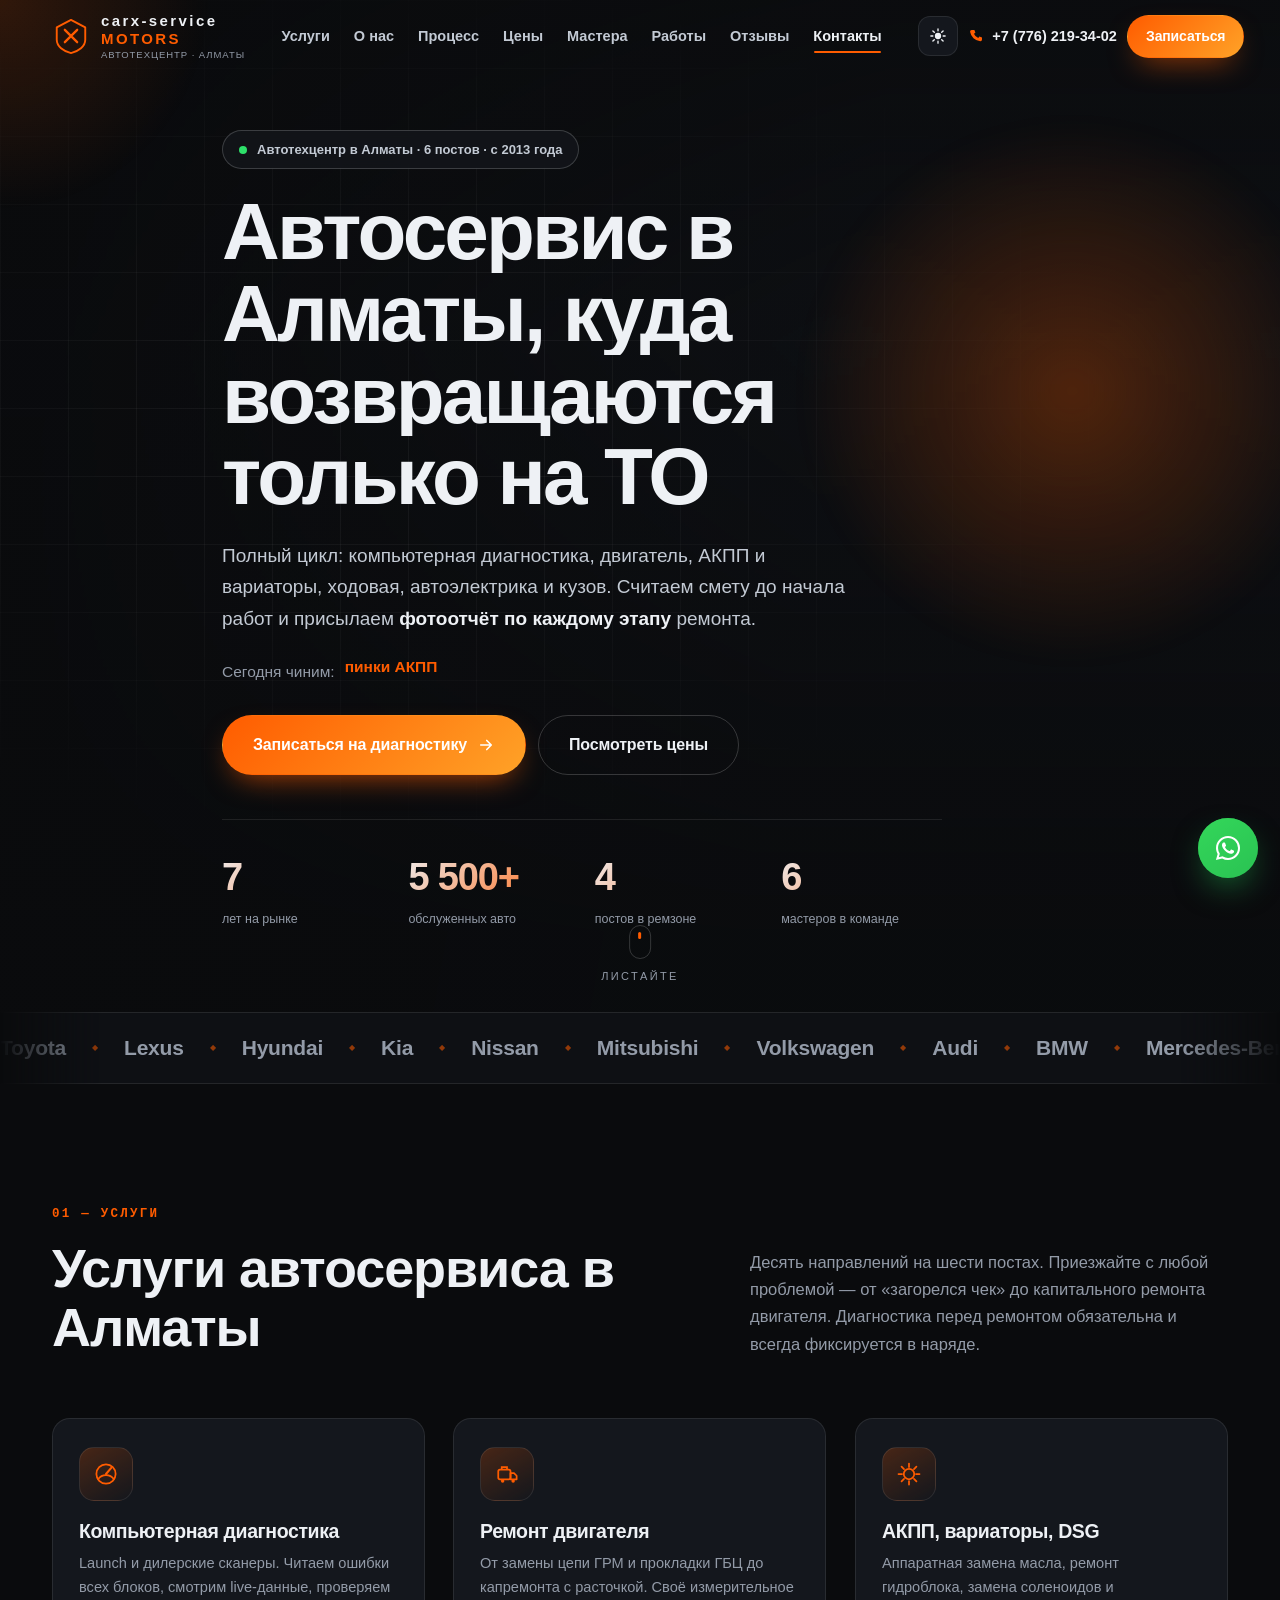
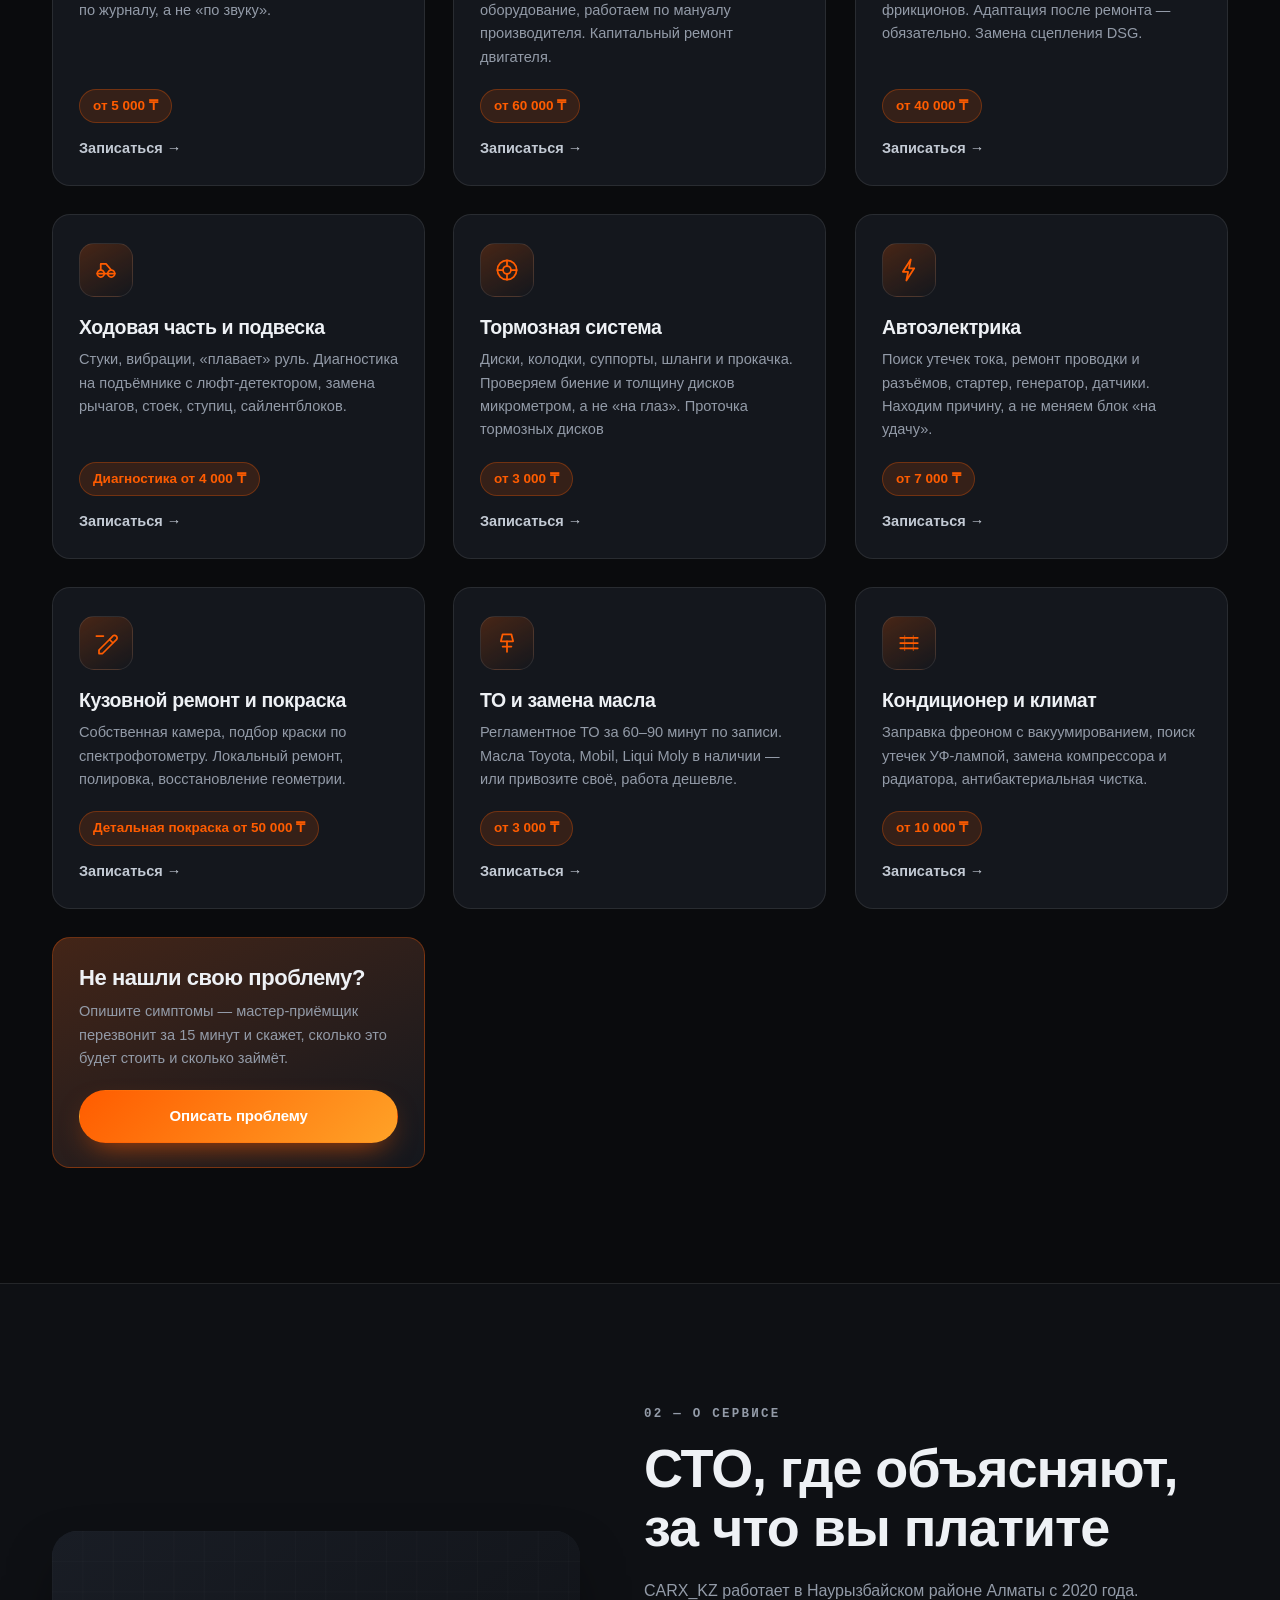
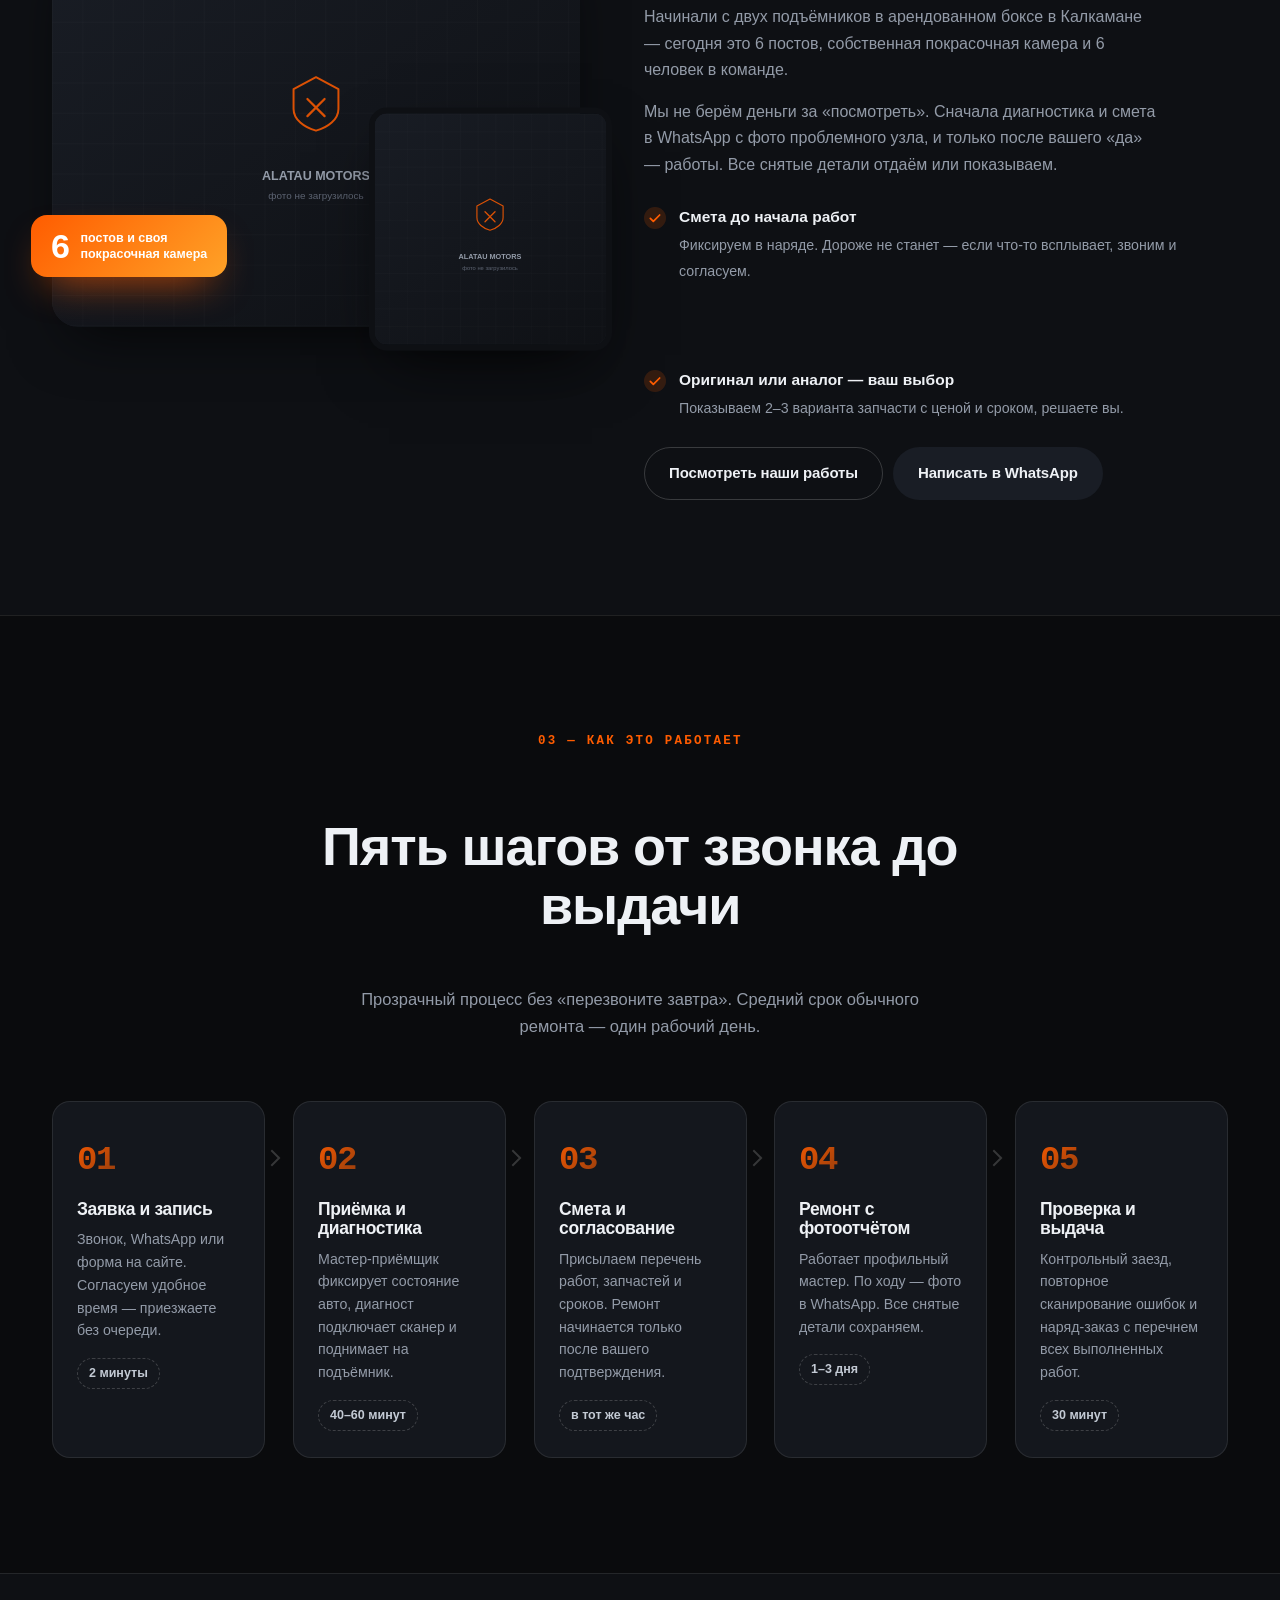
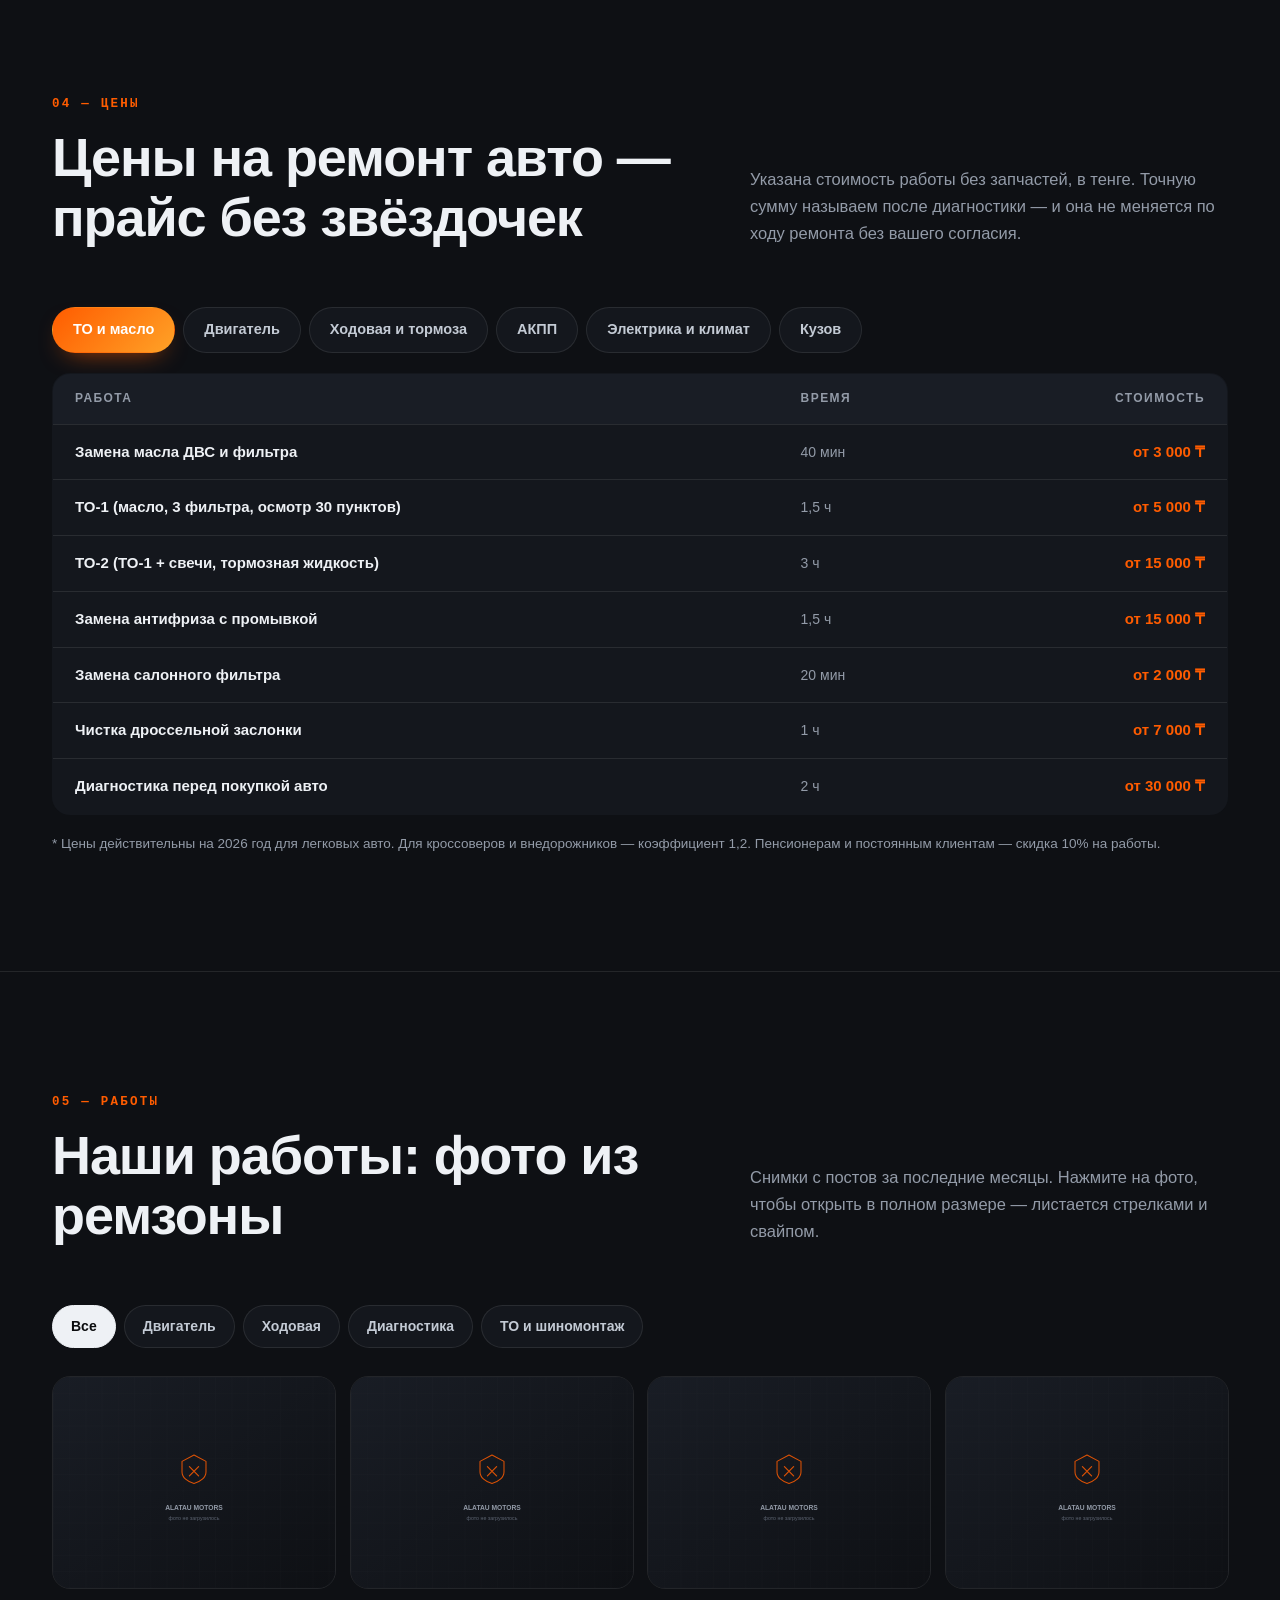
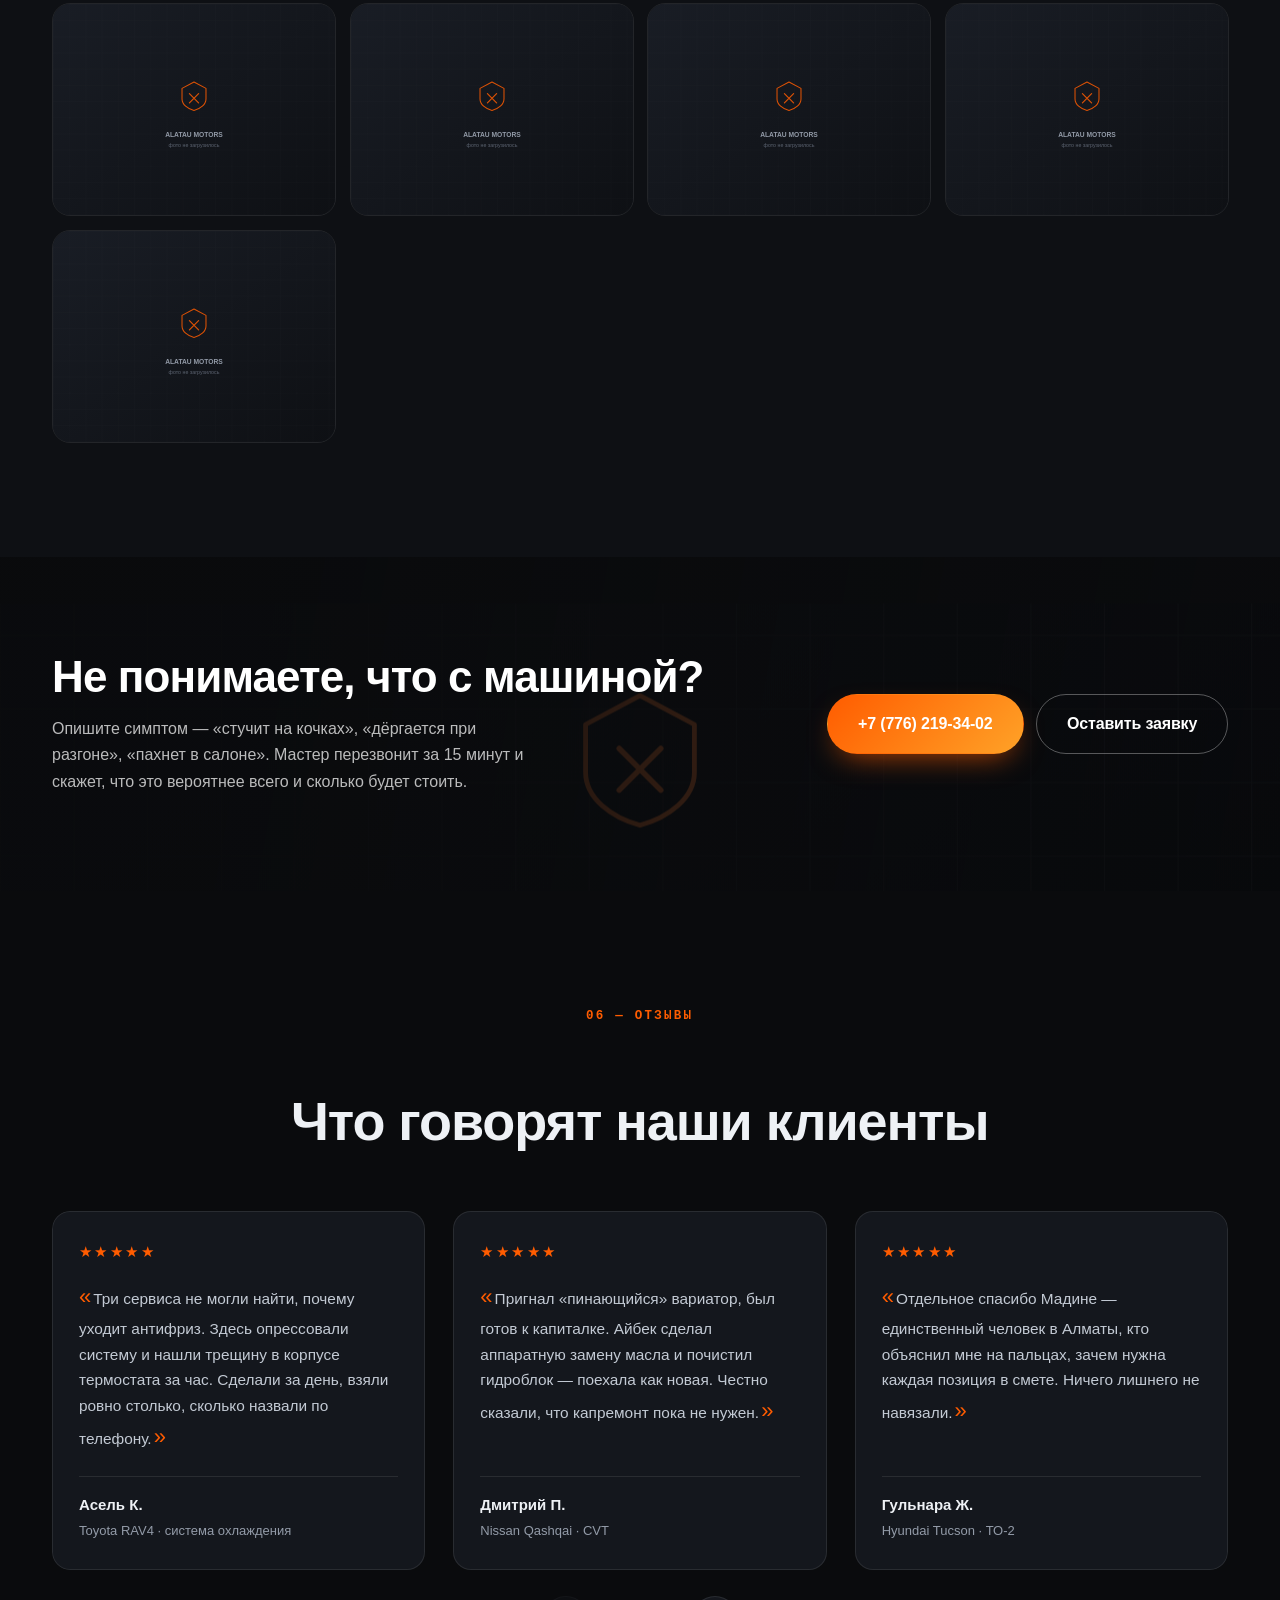
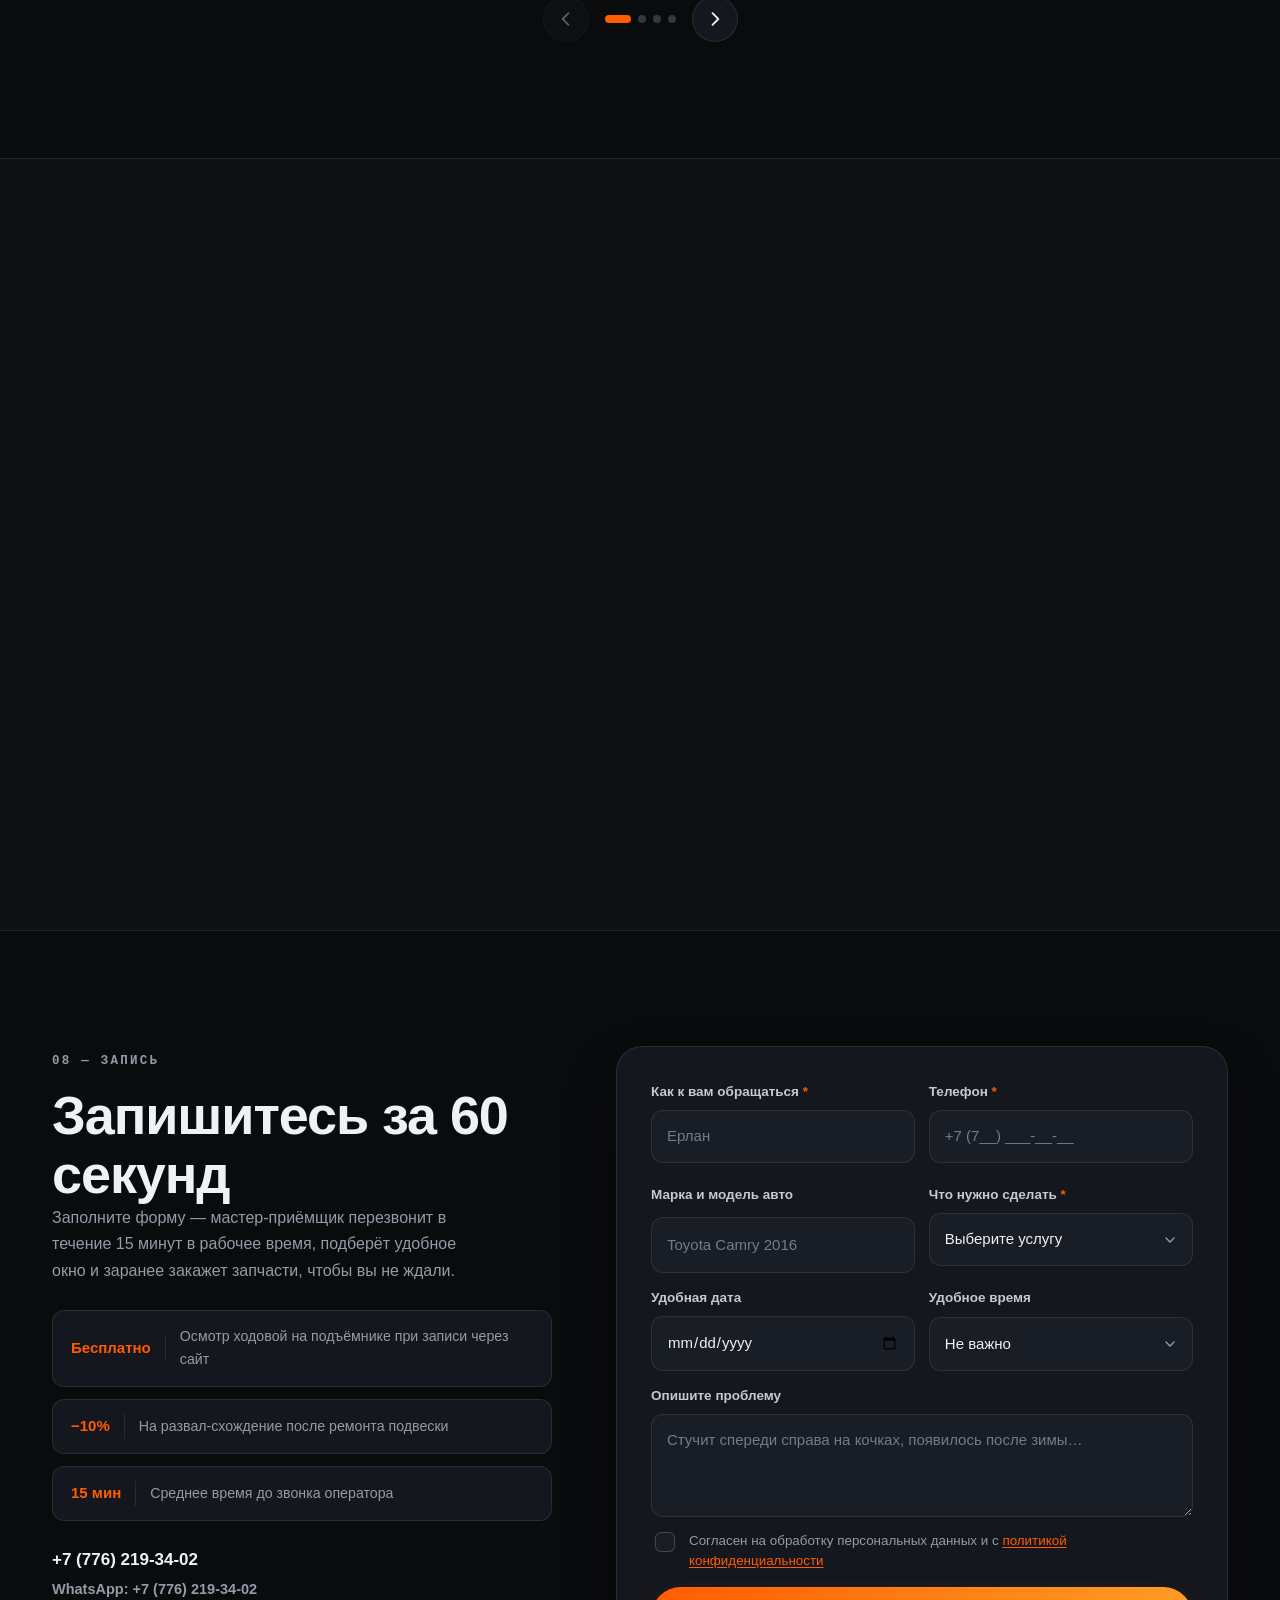
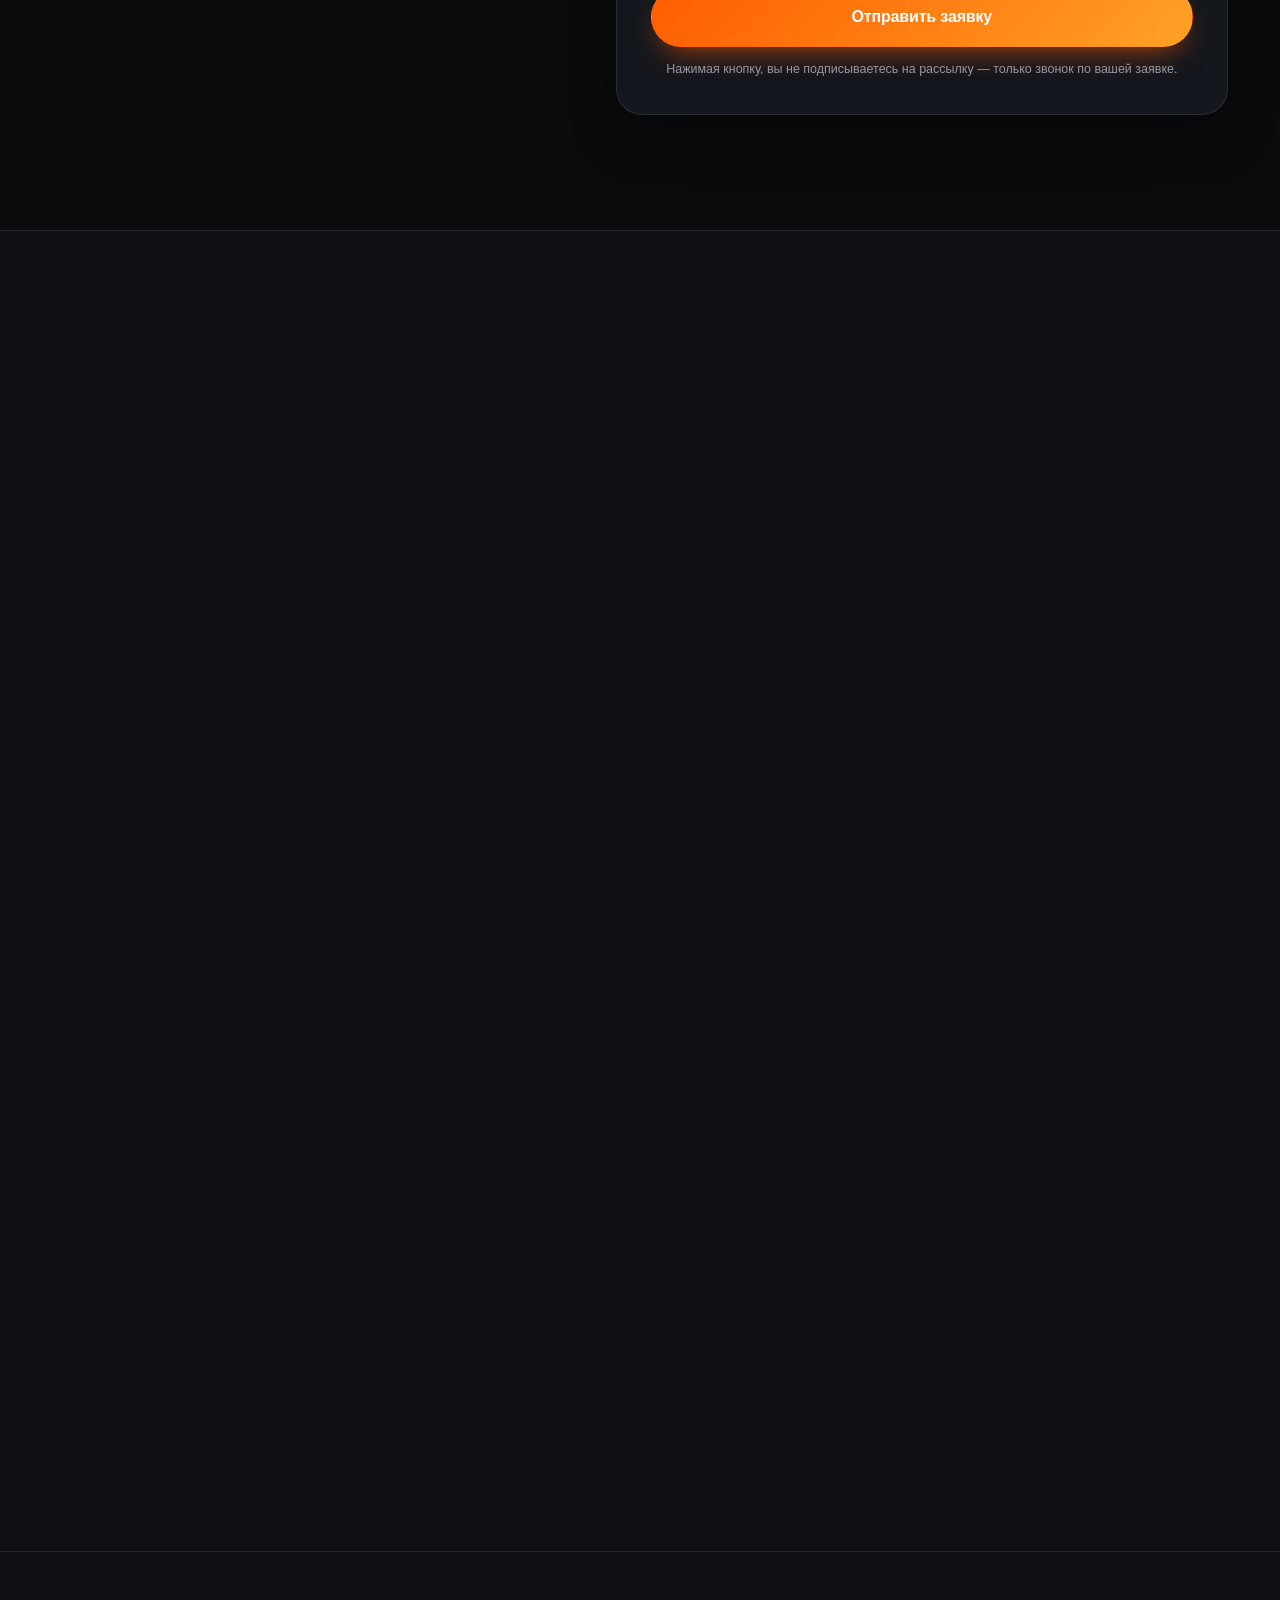
==== commit 5d499124: "first commit2" ====
--- a/index.html
+++ b/index.html
@@ -107,7 +107,7 @@
       "url": "https://carx-service.kz/",
       "logo": "https://carx-service.kz/assets/img/icon-512.png",
       "image": ["https://carx-service.kz/assets/img/og-cover.png"],
-      "telephone": "+77273550808",
+      "telephone": "+77762193402",
       "email": "service@carx-service.kz",
       "foundingDate": "2013",
       "priceRange": "₸₸",
@@ -121,7 +121,7 @@
         "addressCountry": "KZ"
       },
       "geo": { "@type": "GeoCoordinates", "latitude": 43.199883, "longitude": 76.834588 },
-      "hasMap": "https://go.2gis.com/yremx",
+      "hasMap": "https://go.2gis.com/BGotb",
       "areaServed": [
         { "@type": "City", "name": "Алматы" },
         { "@type": "AdministrativeArea", "name": "Наурызбайский район" },
@@ -137,7 +137,7 @@
           "dayOfWeek": "Sunday", "opens": "10:00", "closes": "17:00" }
       ],
       "sameAs": [
-        "https://go.2gis.com/yremx"
+        "https://go.2gis.com/BGotb"
       ],
       "hasOfferCatalog": {
         "@type": "OfferCatalog",
@@ -240,7 +240,7 @@
       <svg class="logo__mark" viewBox="0 0 40 40" width="38" height="38" aria-hidden="true">
         <path d="M20 3 L35 11 L35 24 C35 31 28 36 20 38 C12 36 5 31 5 24 L5 11 Z"
               fill="none" stroke="currentColor" stroke-width="2" stroke-linejoin="round"/>
-        <path d="M12 26 L20 12 L28 26 M15.5 21.5 H24.5" fill="none" stroke="currentColor"
+        <path d="M13.5 13.5 L26.5 26.5 M26.5 13.5 L13.5 26.5" fill="none" stroke="currentColor"
               stroke-width="2.4" stroke-linecap="round" stroke-linejoin="round"/>
       </svg>
       <span class="logo__text">carx-service<b>MOTORS</b><i>автотехцентр · Алматы</i></span>
@@ -265,7 +265,7 @@
 
       <a href="tel:+77762193402" class="header__phone">
         <svg viewBox="0 0 24 24" width="16" height="16" aria-hidden="true"><path d="M6.6 3h3l1.5 4-2.2 1.6a12 12 0 0 0 6.5 6.5L17 12.9l4 1.5v3a2.5 2.5 0 0 1-2.7 2.5A17 17 0 0 1 3.1 5.7 2.5 2.5 0 0 1 5.6 3z" fill="currentColor"/></svg>
-        <span>+7 (727) 355-08-08</span>
+        <span>+7 (776) 219-34-02</span>
       </a>
       <a href="#booking" class="btn btn--primary btn--sm magnetic" data-scroll>Записаться</a>
 
@@ -343,10 +343,10 @@
     </div>
 
     <ul class="hero__stats" data-reveal data-delay="300">
-      <li><b data-count="12">0</b><span>лет на рынке</span></li>
-      <li><b data-count="18400" data-suffix="+">0</b><span>обслуженных авто</span></li>
-      <li><b data-count="6">0</b><span>постов в ремзоне</span></li>
-      <li><b data-count="14">0</b><span>мастеров в команде</span></li>
+      <li><b data-count="7">0</b><span>лет на рынке</span></li>
+      <li><b data-count="5500" data-suffix="+">0</b><span>обслуженных авто</span></li>
+      <li><b data-count="4">0</b><span>постов в ремзоне</span></li>
+      <li><b data-count="6">0</b><span>мастеров в команде</span></li>
     </ul>
   </div>
 
@@ -523,10 +523,10 @@
       <p class="kicker" data-reveal>02 — О сервисе</p>
       <h2 class="section__title" data-split>СТО, где объясняют, за что вы платите</h2>
       <p data-reveal data-delay="100">
-        CARX_KZ работает в Наурызбайском районе Алматы с 2013 года. Начинали с двух
+        CARX_KZ работает в Наурызбайском районе Алматы с 2020 года. Начинали с двух
         подъёмников в арендованном боксе в Калкамане — сегодня это 6 постов, собственная
-        покрасочная камера и 14 человек в команде. Восемь мастеров из десяти работают
-        у нас больше пяти лет.
+        покрасочная камера и 6 человек в команде. 
+       
       </p>
       <p data-reveal data-delay="140">
         Мы не берём деньги за «посмотреть». Сначала диагностика и смета в WhatsApp с фото проблемного узла,
@@ -546,10 +546,10 @@
           <svg viewBox="0 0 24 24" aria-hidden="true"><path d="M5 12.5l4.5 4.5L19 7.5" fill="none" stroke="currentColor" stroke-width="2.6" stroke-linecap="round" stroke-linejoin="round"/></svg>
           <div><b>Оригинал или аналог — ваш выбор</b><span>Показываем 2–3 варианта запчасти с ценой и сроком, решаете вы.</span></div>
         </li>
-        <li data-reveal data-delay="300">
+        <!-- <li data-reveal data-delay="300">
           <svg viewBox="0 0 24 24" aria-hidden="true"><path d="M5 12.5l4.5 4.5L19 7.5" fill="none" stroke="currentColor" stroke-width="2.6" stroke-linecap="round" stroke-linejoin="round"/></svg>
           <div><b>Зона ожидания и Wi-Fi</b><span>Кофе, розетки и обзор на ремзону. Или подвезём до метро «Сайран».</span></div>
-        </li>
+        </li> -->
       </ul>
 
       <div class="about__cta" data-reveal data-delay="340">
@@ -1038,7 +1038,7 @@
       </details>
       <details class="acc" data-reveal data-delay="300">
         <summary><span>Работаете с корпоративными автопарками?</span><i></i></summary>
-        <div class="acc__body"><p>Да, обслуживаем 30+ компаний Алматы. Договор, отсрочка платежа, ежемесячный отчёт по каждому авто и приоритетная запись. Отдел по юрлицам: +7 (727) 355-08-09.</p></div>
+        <div class="acc__body"><p>Да, обслуживаем 30+ компаний Алматы. Договор, отсрочка платежа, ежемесячный отчёт по каждому авто и приоритетная запись. Отдел по юрлицам: +7 (705) 457-88-86.</p></div>
       </details>
     </div>
   </div>
@@ -1175,7 +1175,7 @@
         </li>
         <li data-reveal data-delay="180">
           <span class="contacts__label">Почта и реквизиты</span>
-          <b><a href="mailto:service@CARX_KZ.kz">service@CARX_KZ.kz</a></b>. тут доделать
+          <b><a href="mailto:service@carx-service.kz">service@carx-service.kz</a></b>
           <span>ТОО «CARX_KZ», БИН 950507300668</span>
         </li>
       </ul>
@@ -1237,16 +1237,16 @@
       <a href="#hero" class="logo logo--footer" data-scroll>
         <svg class="logo__mark" viewBox="0 0 40 40" width="34" height="34" aria-hidden="true">
           <path d="M20 3 L35 11 L35 24 C35 31 28 36 20 38 C12 36 5 31 5 24 L5 11 Z" fill="none" stroke="currentColor" stroke-width="2" stroke-linejoin="round"/>
-          <path d="M12 26 L20 12 L28 26 M15.5 21.5 H24.5" fill="none" stroke="currentColor" stroke-width="2.4" stroke-linecap="round" stroke-linejoin="round"/>
+          <path d="M13.5 13.5 L26.5 26.5 M26.5 13.5 L13.5 26.5" fill="none" stroke="currentColor" stroke-width="2.4" stroke-linecap="round" stroke-linejoin="round"/>
         </svg>
-        <span class="logo__text">CARX<b>MOTORS</b></span>
+        <span class="logo__text">CARX<b>SERVICE</b></span>
       </a>
-      <p>Автотехцентр полного цикла в Алматы. Работаем с 2013 года на шести постах, обслужили больше 18 000 автомобилей.</p>
+      <p>Автотехцентр полного цикла в Алматы. Работаем с 2020 года на шести постах, обслужили больше 5500 автомобилей.</p>
       <div class="footer__social">
         <a href="https://wa.me/77762193402" target="_blank" rel="noopener" aria-label="WhatsApp">WA</a>
-        <a href="#" onclick="return false" aria-label="Instagram">IG</a>
+        <a href="https://www.instagram.com/carx_kz/" onclick="return false" aria-label="Instagram">IG</a>
         <a href="https://go.2gis.com/BGotb" target="_blank" rel="noopener" aria-label="Мы на карте 2ГИС">2ГИС</a>
-        <a href="#" onclick="return false" aria-label="Telegram">TG</a>
+        <!-- <a href="#" onclick="return false" aria-label="Telegram">TG</a> -->
       </div>
     </div>
 
@@ -1274,20 +1274,19 @@
       <h4>Контакты</h4>
       <a href="tel:+77762193402">+7 (776) 219-34-02</a>
       <a href="mailto:service@carx-service.kz">service@carx-service.kz</a>
-      <p>г. Алматы, ул. Хрищатого, 2<br>мкр. Калкаман-2, Наурызбайский район<br>Пн–Сб 09:00–20:00, Вс 10:00–17:00</p>
+      <p>г. Алматы, ул. Хрищатого, 2<br>мкр. Калкаман-2, Наурызбайский район<br>Пн–Сб 09:00–20:00, Вс - выходной</p>
       <a href="#booking" class="btn btn--primary btn--sm" data-scroll>Записаться</a>
     </div>
   </div>
 
   <div class="container footer__bottom">
-    <p>© 2013–2026 ТОО «Алатау Моторс». Все права защищены.</p>
-    <p>Демонстрационный сайт. Контакты и реквизиты вымышленные.</p>
+    <p>© 2026 carx-service.kz. Все права защищены.</p>
   </div>
 </footer>
 
 <!-- ============ ПЛАВАЮЩАЯ КНОПКА WHATSAPP ============
      Открывает чат с уже набранным текстом — клиенту остаётся нажать «отправить».
-     Номер в ссылке пишется без «+», пробелов и скобок: 77013550808. -->
+     Номер в ссылке пишется без «+», пробелов и скобок: 77762193402. -->
 <a class="wa-fab"
    href="https://wa.me/77762193402?text=%D0%97%D0%B4%D1%80%D0%B0%D0%B2%D1%81%D1%82%D0%B2%D1%83%D0%B9%D1%82%D0%B5%21%20%D0%9F%D0%B8%D1%88%D1%83%20%D1%81%20%D1%81%D0%B0%D0%B9%D1%82%D0%B0%20carx-service%20MOTORS.%20%D0%9D%D1%83%D0%B6%D0%BD%D0%B0%20%D0%BA%D0%BE%D0%BD%D1%81%D1%83%D0%BB%D1%8C%D1%82%D0%B0%D1%86%D0%B8%D1%8F%20%D0%BF%D0%BE%20%D1%80%D0%B5%D0%BC%D0%BE%D0%BD%D1%82%D1%83%20%D0%B0%D0%B2%D1%82%D0%BE."
    target="_blank" rel="noopener" aria-label="Написать нам в WhatsApp">
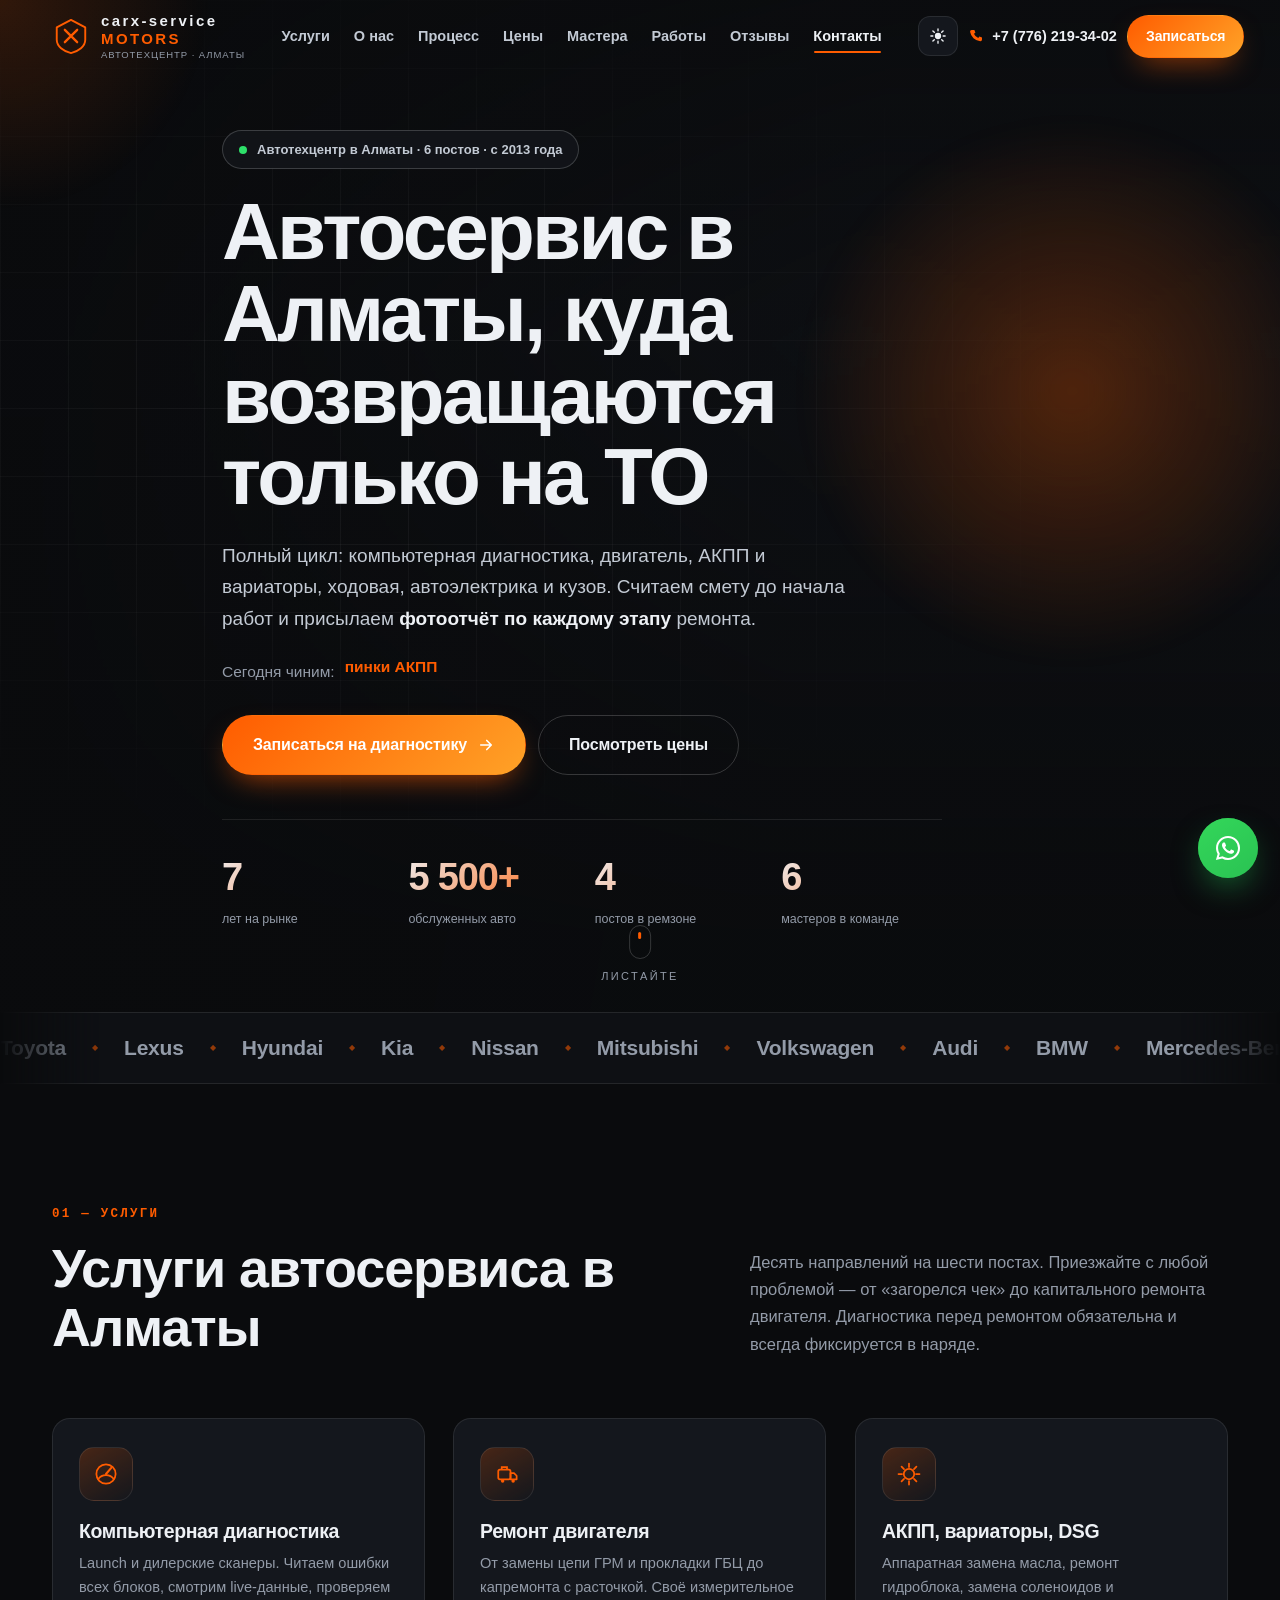
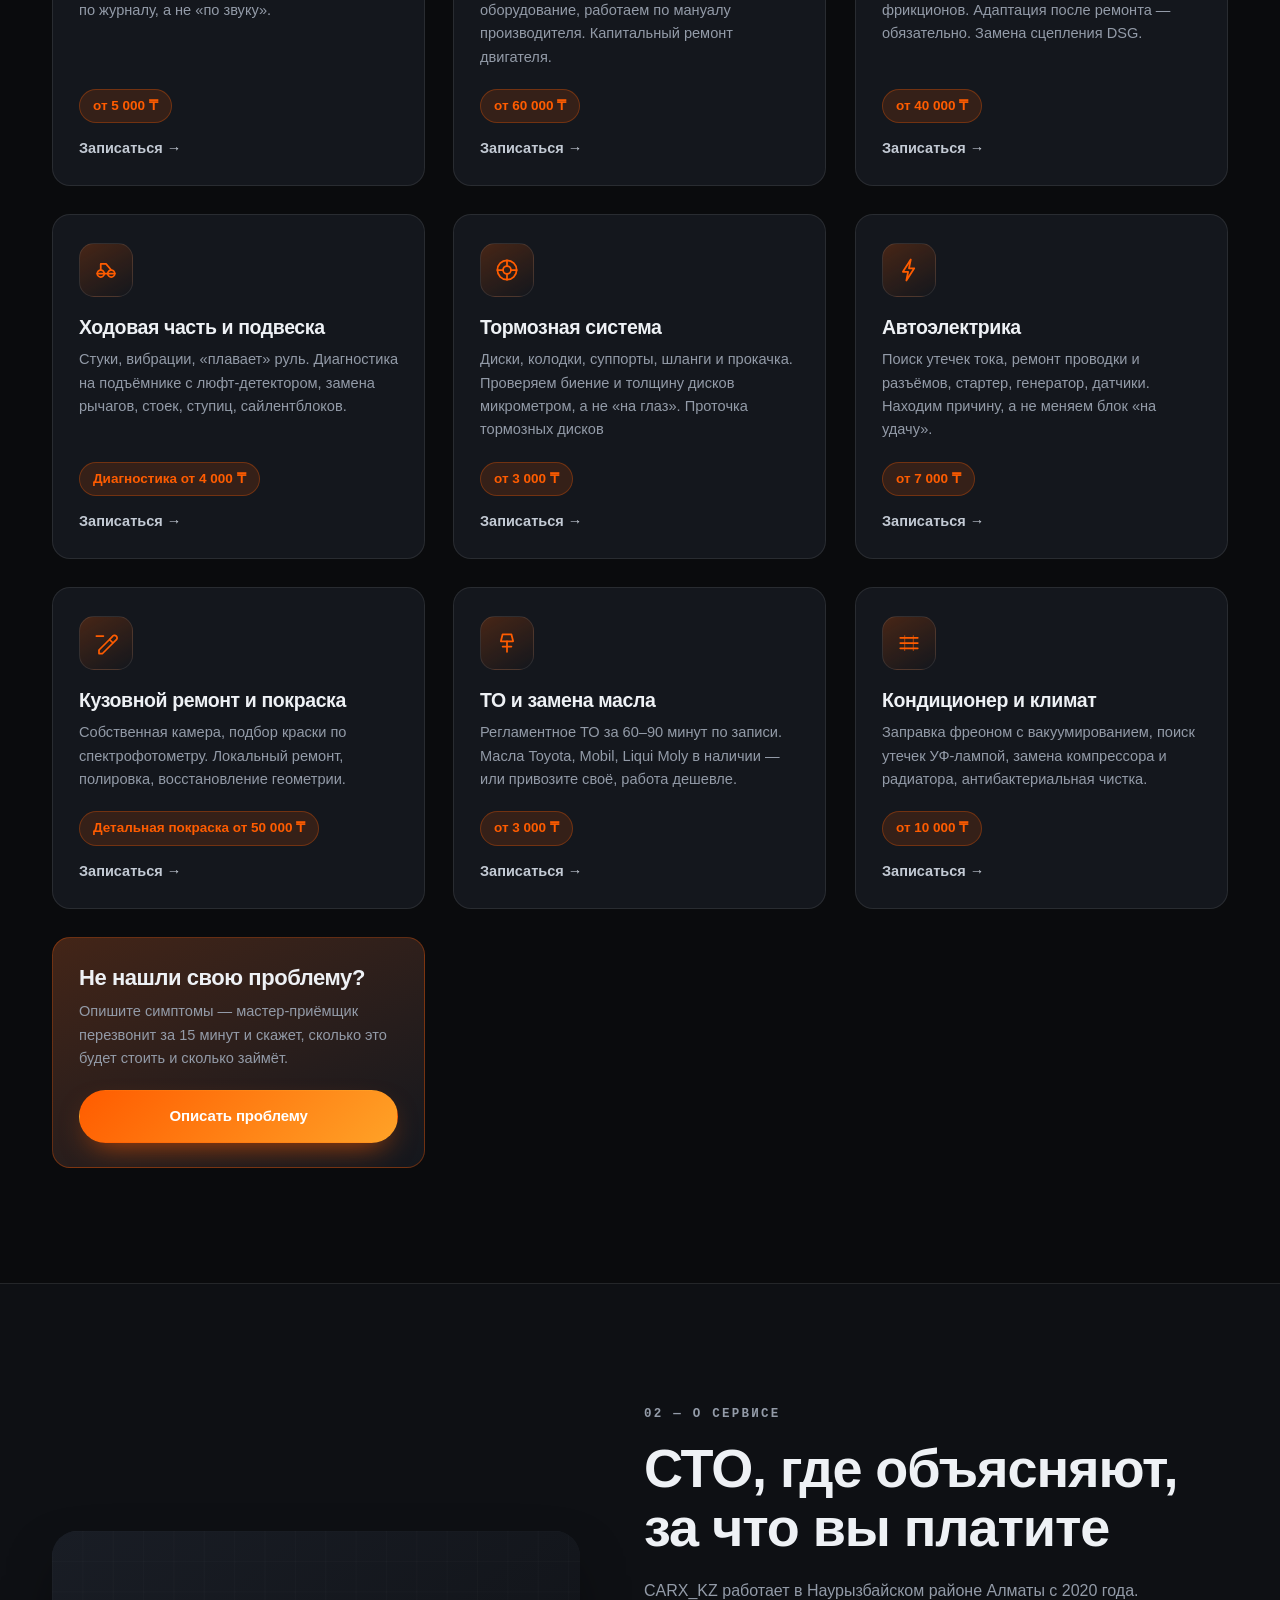
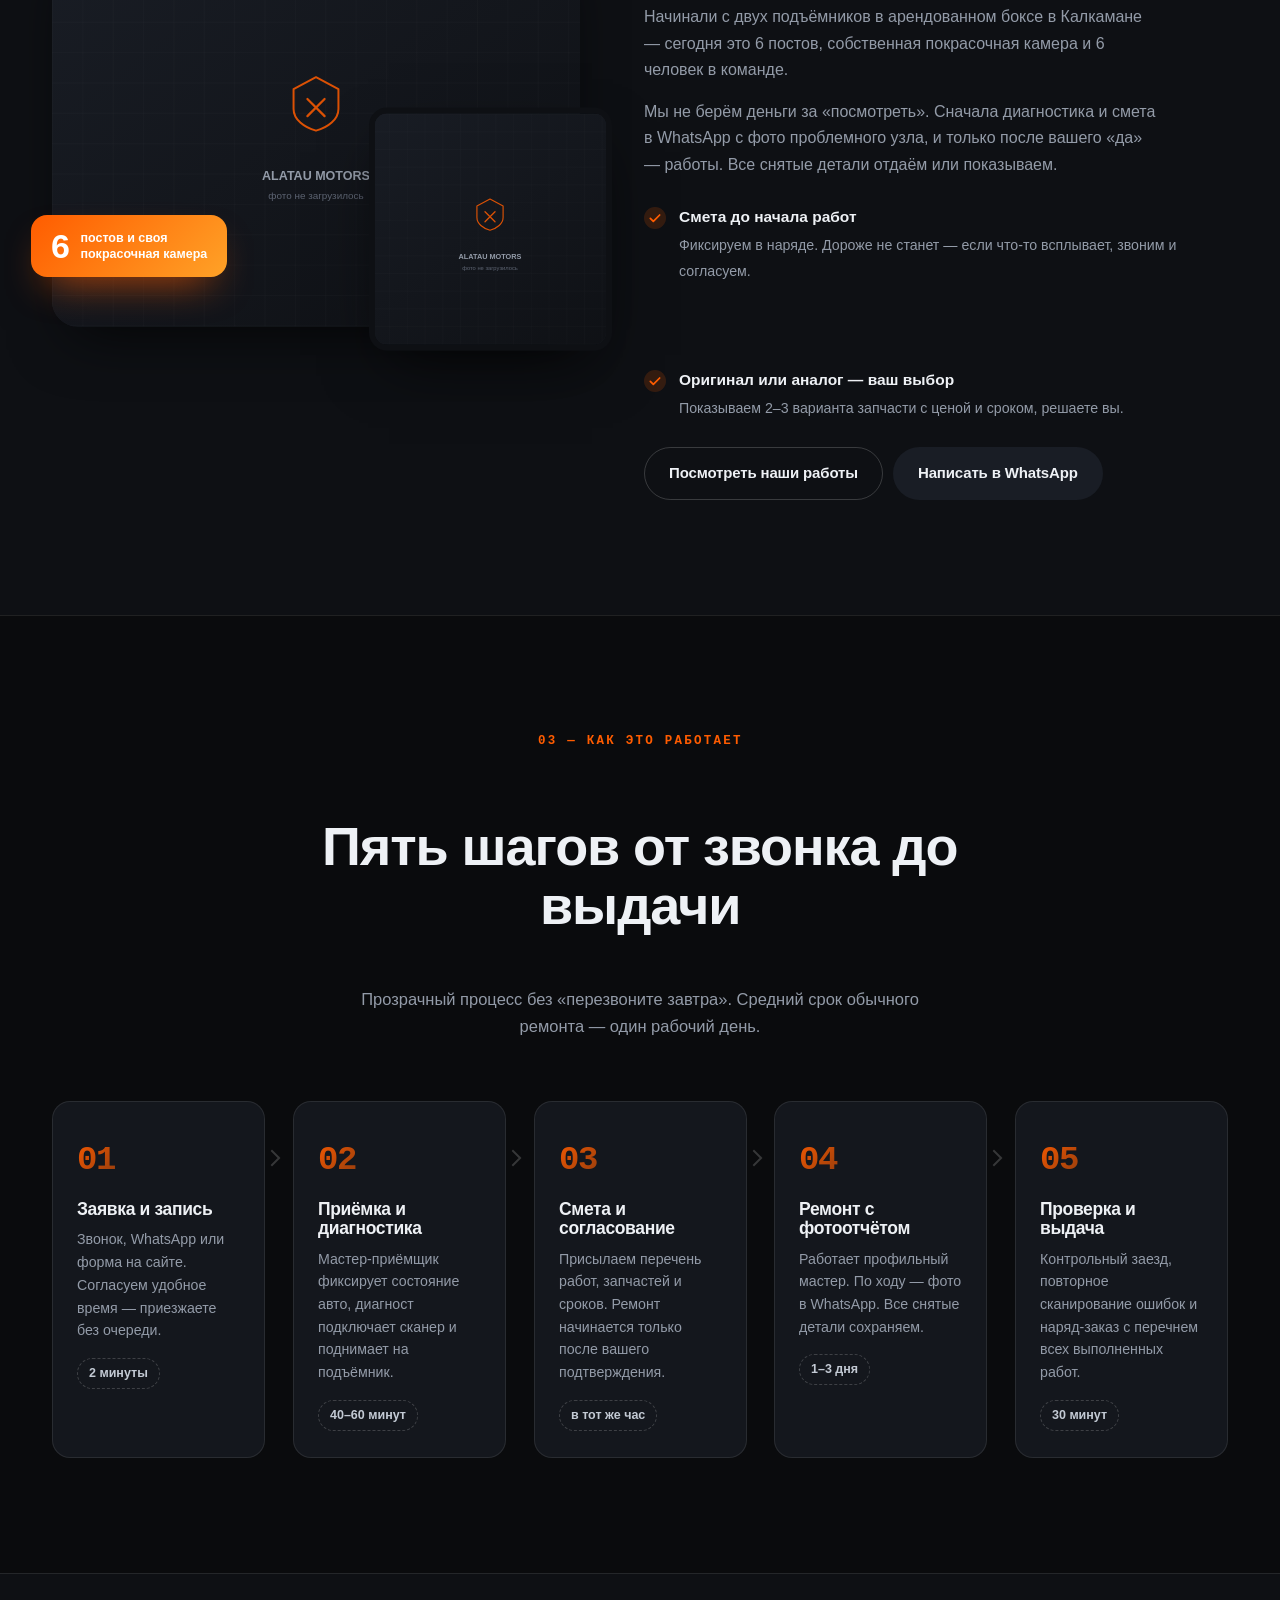
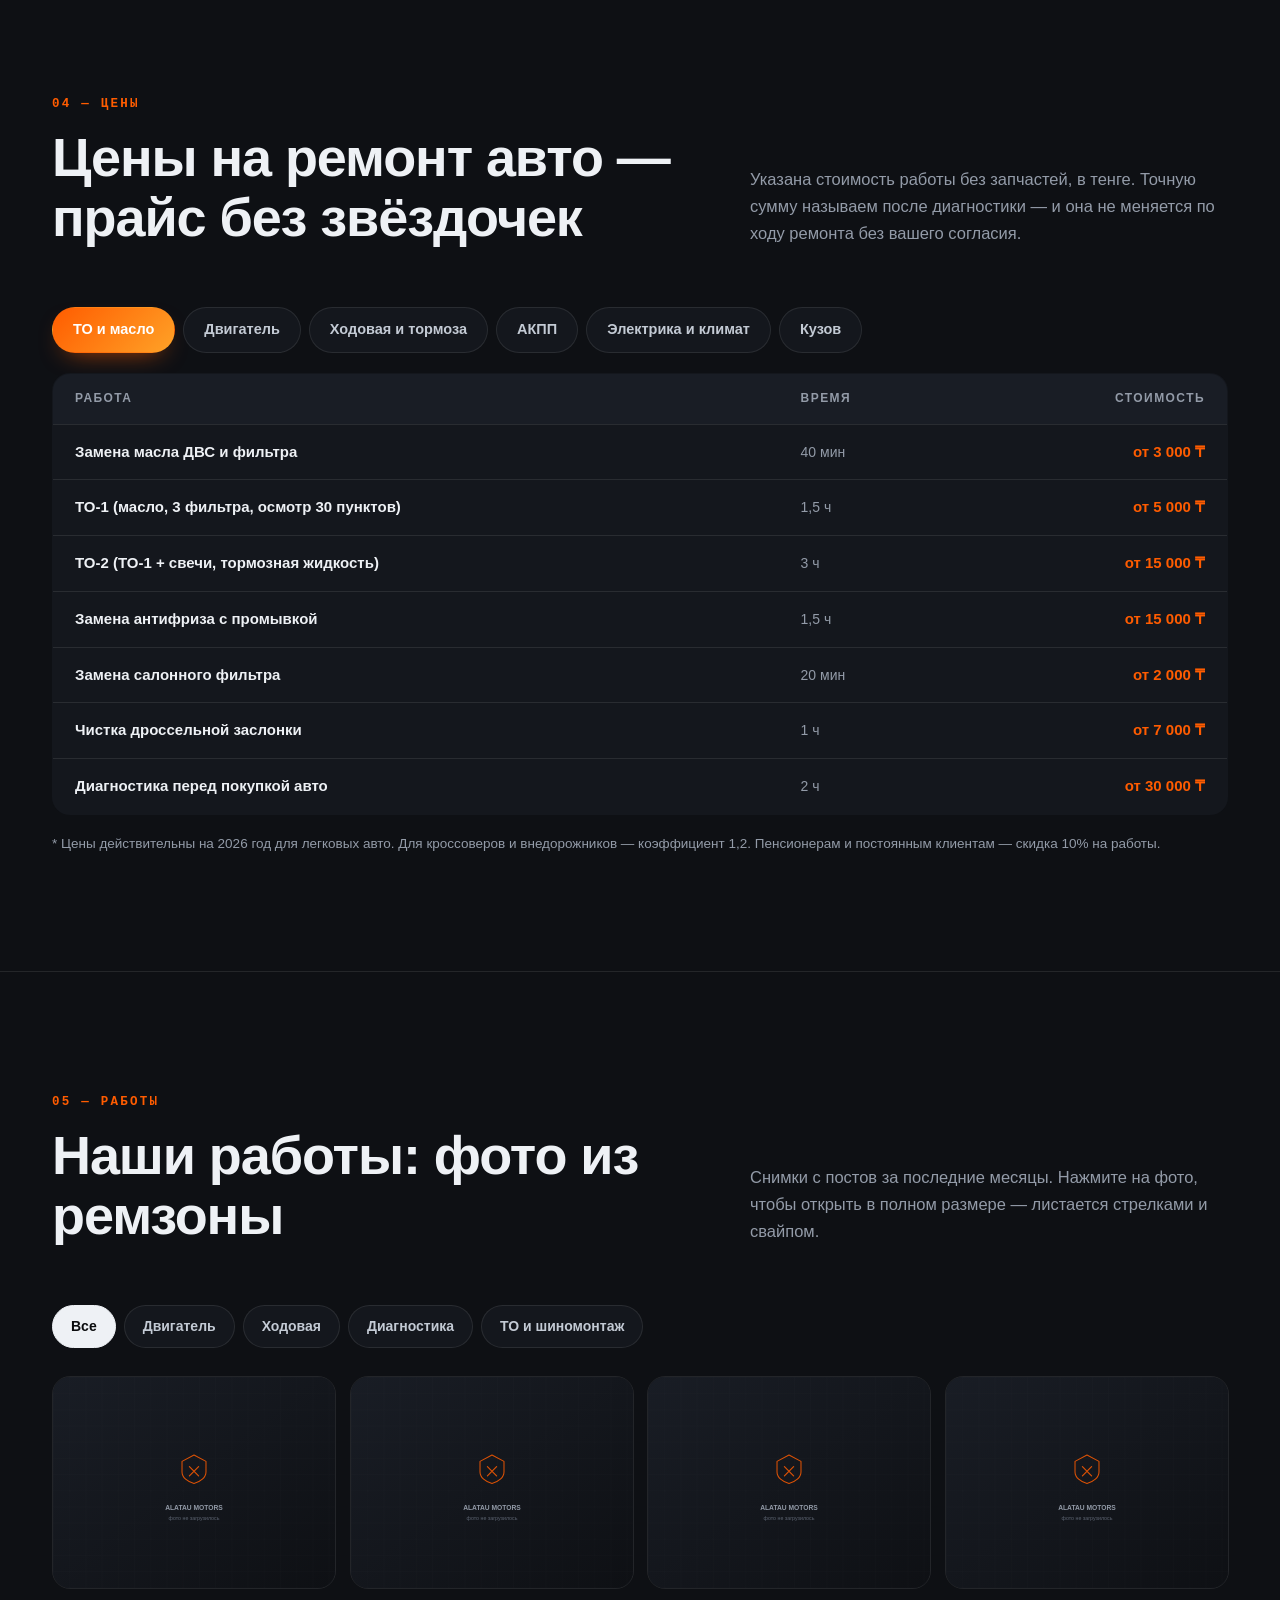
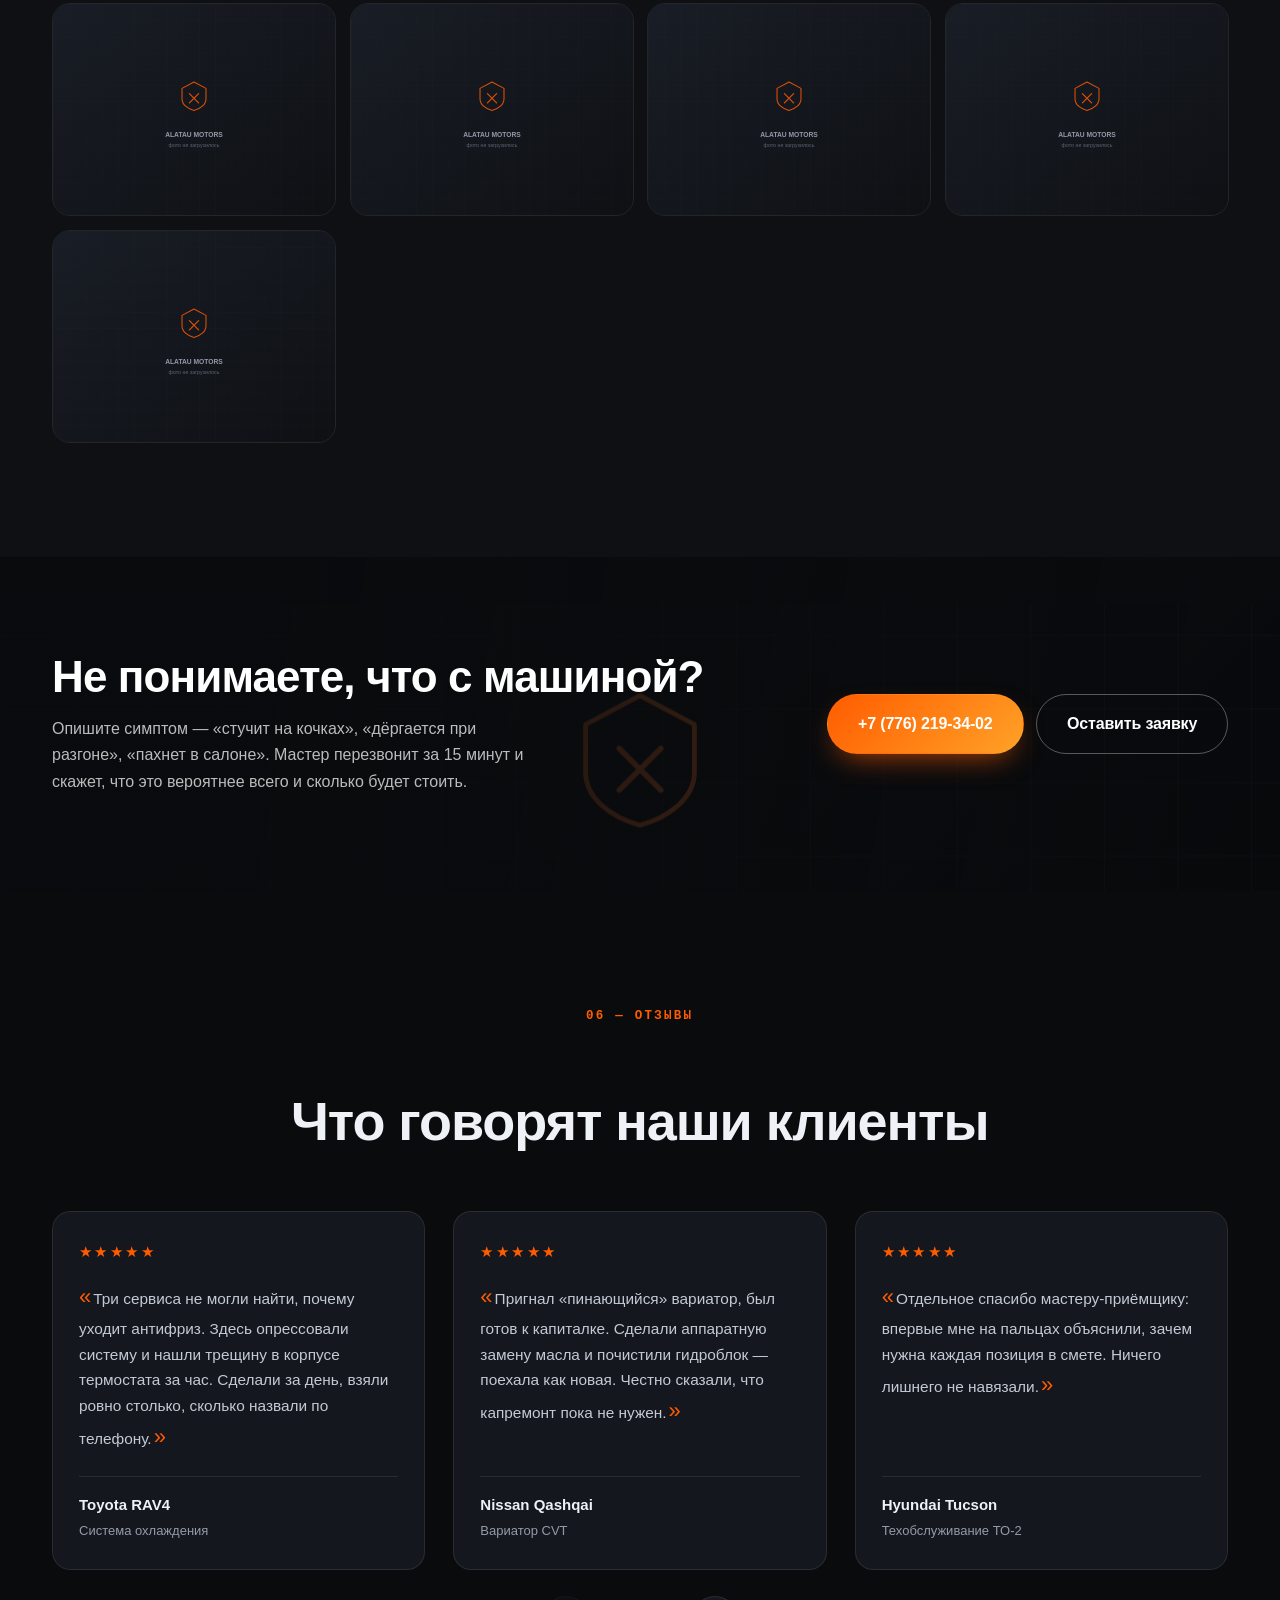
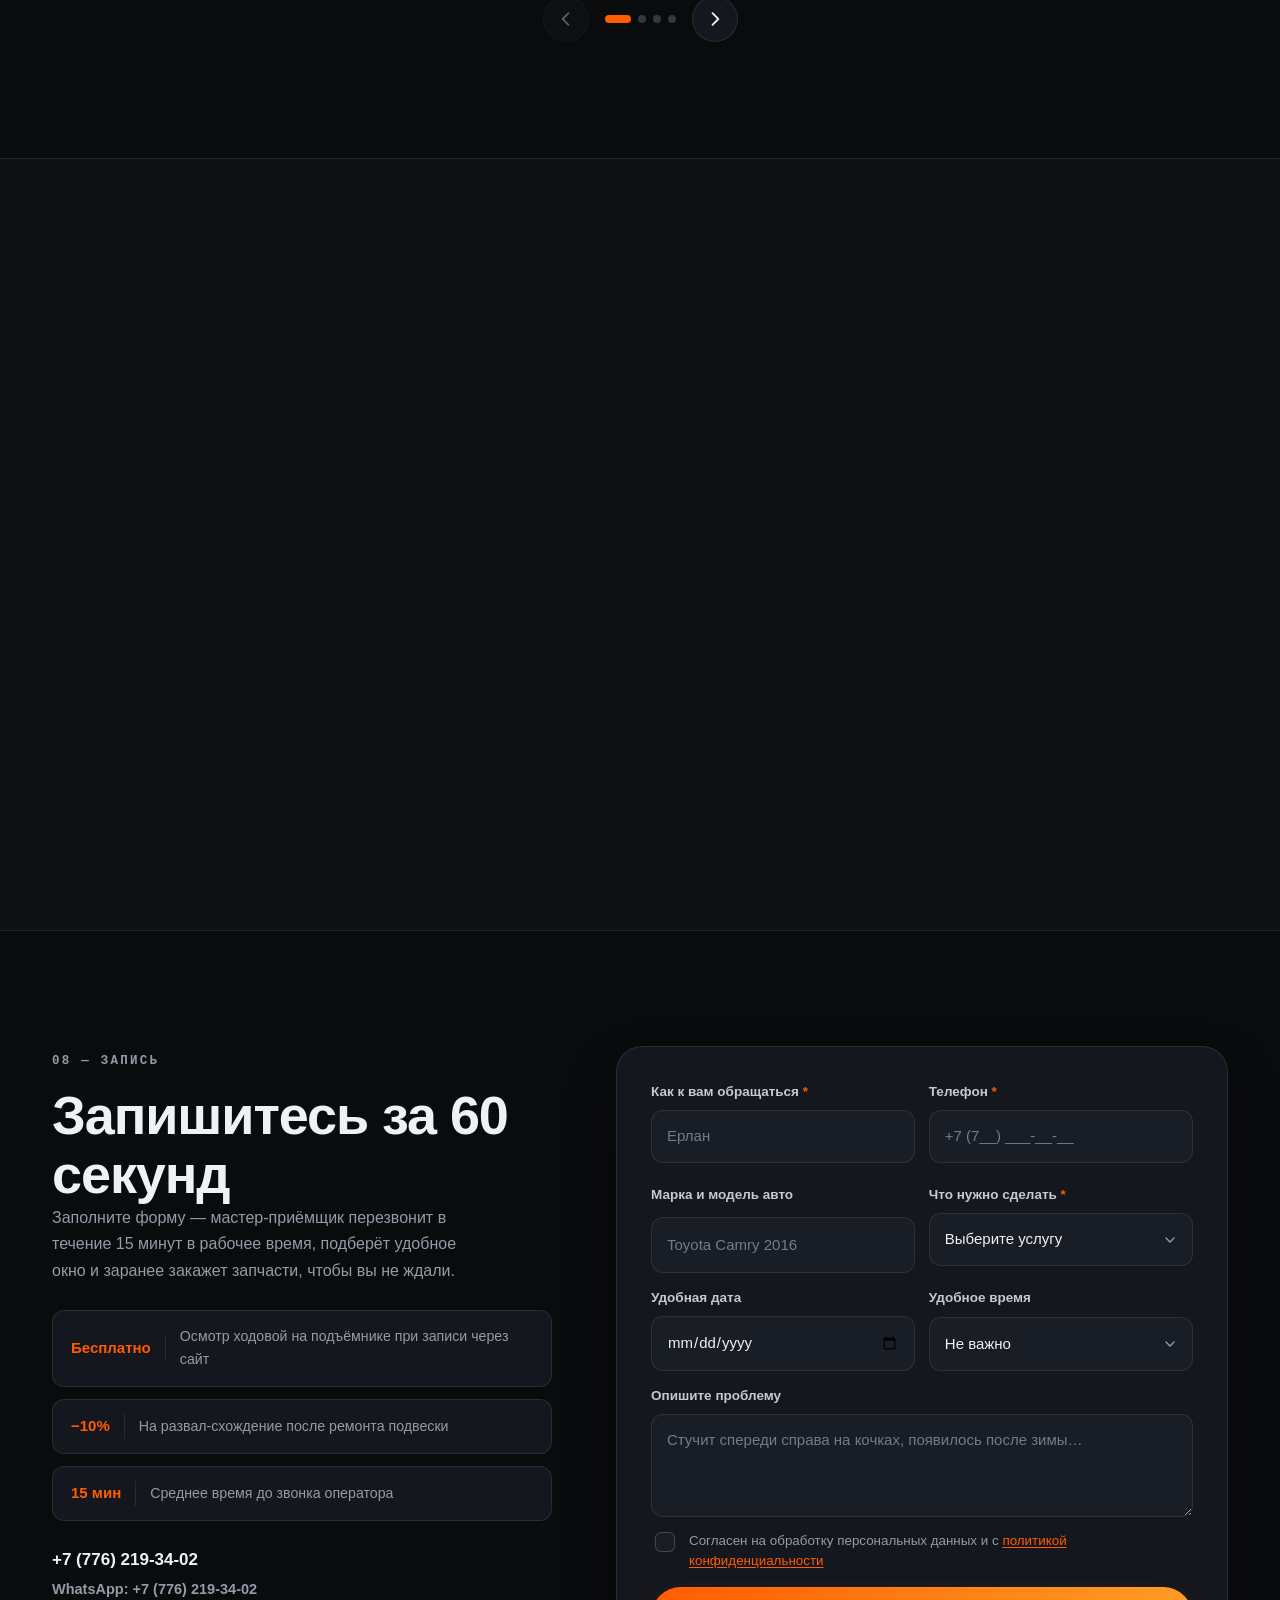
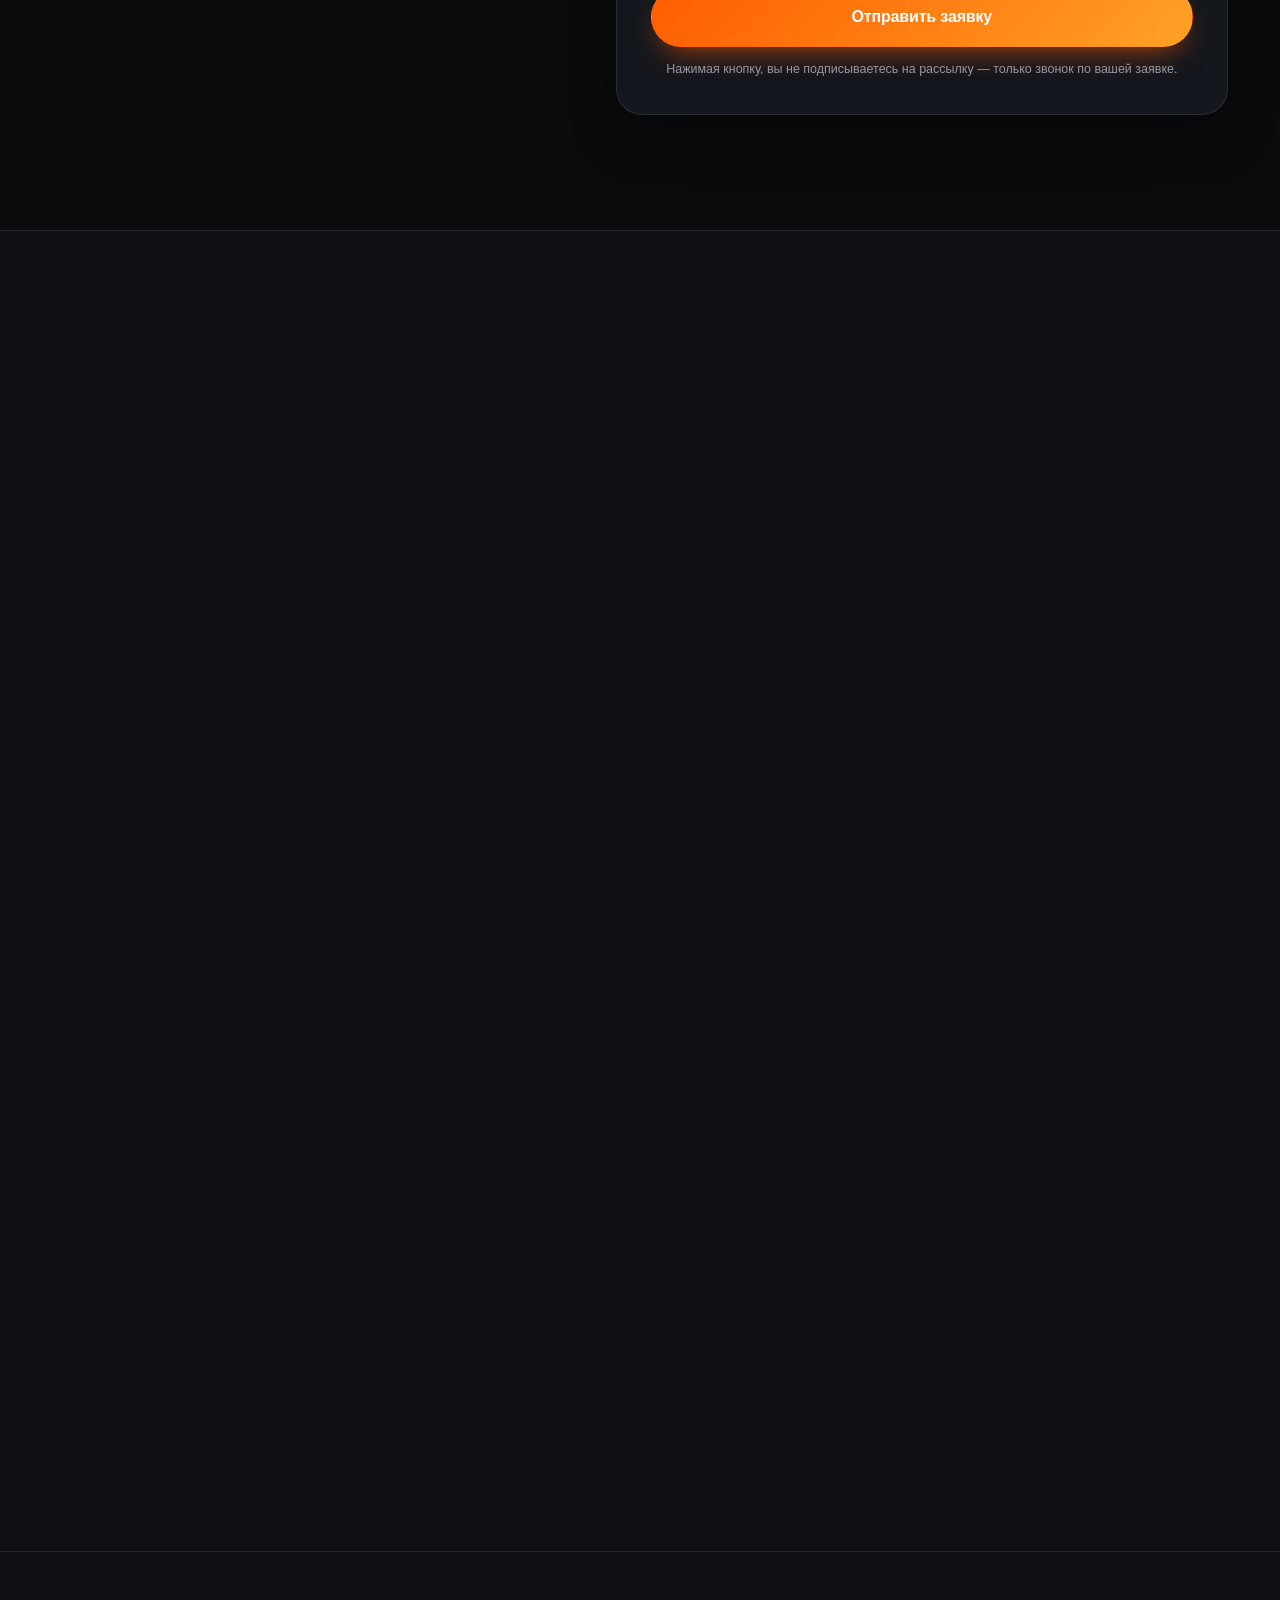
==== commit 09cbb88a: "first commit3" ====
--- a/index.html
+++ b/index.html
@@ -3,6 +3,20 @@
 <head>
 <meta charset="utf-8">
 <meta name="viewport" content="width=device-width, initial-scale=1, viewport-fit=cover">
+
+<!-- Google tag (gtag.js) — Google Ads AW-18353857986.
+     Стоит сразу после charset и viewport: кодировку браузер обязан увидеть
+     в первом килобайте документа, поэтому скрипт идёт следом, а не перед ней.
+     preconnect ниже открывает соединение с Google заранее — тег грузится быстрее. -->
+<link rel="preconnect" href="https://www.googletagmanager.com" crossorigin>
+<script async src="https://www.googletagmanager.com/gtag/js?id=AW-18353857986"></script>
+<script>
+  window.dataLayer = window.dataLayer || [];
+  function gtag(){dataLayer.push(arguments);}
+  gtag('js', new Date());
+
+  gtag('config', 'AW-18353857986');
+</script>
 <!-- ===================================================================
      SEO. ВЕЗДЕ, ГДЕ ВСТРЕЧАЕТСЯ carx-service.kz, ПОДСТАВЬТЕ СВОЙ ДОМЕН
      (этот файл, robots.txt, sitemap.xml). Подробности — в README.md.
@@ -72,7 +86,7 @@
       href="https://images.unsplash.com/photo-1632405862117-236585cfb757?auto=format&fit=crop&w=1600&q=65">
 <!-- ?v=1 — метка версии. Увеличивайте число при каждом обновлении стилей
      или скрипта, иначе у постоянных посетителей останется старая версия из кэша. -->
-<link rel="stylesheet" href="assets/css/style.css?v=2">
+<link rel="stylesheet" href="assets/css/style.css?v=3">
 
 <!-- Подстраховка для роботов и пользователей без JS: анимация появления
      основана на opacity, и без скрипта текст остался бы невидимым. -->
@@ -956,37 +970,37 @@
           <article class="review">
             <div class="review__stars" aria-label="Оценка 5 из 5">★★★★★</div>
             <blockquote>Три сервиса не могли найти, почему уходит антифриз. Здесь опрессовали систему и нашли трещину в корпусе термостата за час. Сделали за день, взяли ровно столько, сколько назвали по телефону.</blockquote>
-            <footer><b>Асель К.</b><span>Toyota RAV4 · система охлаждения</span></footer>
+            <footer><b>Toyota RAV4</b><span>Система охлаждения</span></footer>
           </article>
 
           <article class="review">
             <div class="review__stars" aria-label="Оценка 5 из 5">★★★★★</div>
-            <blockquote>Пригнал «пинающийся» вариатор, был готов к капиталке. Айбек сделал аппаратную замену масла и почистил гидроблок — поехала как новая. Честно сказали, что капремонт пока не нужен.</blockquote>
-            <footer><b>Дмитрий П.</b><span>Nissan Qashqai · CVT</span></footer>
+            <blockquote>Пригнал «пинающийся» вариатор, был готов к капиталке. Сделали аппаратную замену масла и почистили гидроблок — поехала как новая. Честно сказали, что капремонт пока не нужен.</blockquote>
+            <footer><b>Nissan Qashqai</b><span>Вариатор CVT</span></footer>
           </article>
 
           <article class="review">
             <div class="review__stars" aria-label="Оценка 5 из 5">★★★★★</div>
-            <blockquote>Отдельное спасибо Мадине — единственный человек в Алматы, кто объяснил мне на пальцах, зачем нужна каждая позиция в смете. Ничего лишнего не навязали.</blockquote>
-            <footer><b>Гульнара Ж.</b><span>Hyundai Tucson · ТО-2</span></footer>
+            <blockquote>Отдельное спасибо мастеру-приёмщику: впервые мне на пальцах объяснили, зачем нужна каждая позиция в смете. Ничего лишнего не навязали.</blockquote>
+            <footer><b>Hyundai Tucson</b><span>Техобслуживание ТО-2</span></footer>
           </article>
 
           <article class="review">
             <div class="review__stars" aria-label="Оценка 4 из 5">★★★★☆</div>
             <blockquote>Ремонт ГБЦ сделали качественно, машина едет ровно. Единственное — ждал запчасть четыре дня вместо обещанных двух, но предупредили заранее и не тянули с ответом.</blockquote>
-            <footer><b>Ерлан Т.</b><span>Volkswagen Passat · двигатель</span></footer>
+            <footer><b>Volkswagen Passat</b><span>Ремонт двигателя</span></footer>
           </article>
 
           <article class="review">
             <div class="review__stars" aria-label="Оценка 5 из 5">★★★★★</div>
-            <blockquote>Приехал с «чеком» и трясущимся холостым. Нұрлан за 40 минут показал осциллограмму — оказалась катушка. Поменяли одну, а не комплект, как советовали в другом месте.</blockquote>
-            <footer><b>Марат С.</b><span>Chevrolet Cruze · электрика</span></footer>
+            <blockquote>Приехал с «чеком» и трясущимся холостым. Диагност за 40 минут показал осциллограмму — оказалась катушка. Поменяли одну, а не комплект, как советовали в другом месте.</blockquote>
+            <footer><b>Chevrolet Cruze</b><span>Автоэлектрика</span></footer>
           </article>
 
           <article class="review">
             <div class="review__stars" aria-label="Оценка 5 из 5">★★★★★</div>
             <blockquote>Делали кузов после парковочного контакта. Покрасили бампер и крыло — переход не видно даже на солнце. Плюс бесплатно отполировали соседнюю дверь.</blockquote>
-            <footer><b>Алия Н.</b><span>Kia K5 · кузов и покраска</span></footer>
+            <footer><b>Kia K5</b><span>Кузовной ремонт и покраска</span></footer>
           </article>
 
         </div>
@@ -1038,7 +1052,7 @@
       </details>
       <details class="acc" data-reveal data-delay="300">
         <summary><span>Работаете с корпоративными автопарками?</span><i></i></summary>
-        <div class="acc__body"><p>Да, обслуживаем 30+ компаний Алматы. Договор, отсрочка платежа, ежемесячный отчёт по каждому авто и приоритетная запись. Отдел по юрлицам: +7 (705) 457-88-86.</p></div>
+        <div class="acc__body"><p>Да, обслуживаем 30+ компаний Алматы. Договор, отсрочка платежа, ежемесячный отчёт по каждому авто и приоритетная запись. </p></div>
       </details>
     </div>
   </div>
@@ -1315,6 +1329,6 @@
 
 <div class="toast" id="toast" role="status" aria-live="polite" hidden></div>
 
-<script src="assets/js/main.js?v=2" defer></script>
+<script src="assets/js/main.js?v=3" defer></script>
 </body>
 </html>
--- a/assets/css/style.css
+++ b/assets/css/style.css
@@ -354,14 +354,25 @@
 
 .mobile-menu {
   position: fixed; inset: 0; z-index: 790;
-  display: flex; flex-direction: column; justify-content: center; gap: 28px;
-  padding: calc(var(--header-h) + 20px) clamp(20px, 7vw, 48px) 40px;
+  display: flex; flex-direction: column; gap: 28px;
+  /* Не center: при переполнении flex выталкивает содержимое ВВЕРХ,
+     и первый пункт уезжает под шапку. Центрируем авто-отступами ниже —
+     они схлопываются в 0, когда места не хватает. */
+  justify-content: flex-start;
+  /* env(safe-area-inset-*) — вырез и «домашняя полоска» на iPhone.
+     Без inset меню начинается прямо под логотипом. */
+  padding:
+    calc(var(--header-h) + env(safe-area-inset-top, 0px) + 28px)
+    clamp(20px, 7vw, 48px)
+    calc(36px + env(safe-area-inset-bottom, 0px));
   background: var(--bg);
   opacity: 0; transition: opacity .35s var(--ease);
   overflow-y: auto;
+  overscroll-behavior: contain;
 }
 .mobile-menu.is-open { opacity: 1; }
-.mobile-menu__nav { display: grid; gap: 4px; }
+.mobile-menu__nav { display: grid; gap: 4px; margin-top: auto; }
+.mobile-menu__foot { margin-bottom: auto; }
 .mobile-menu__nav a {
   font-size: clamp(24px, 7vw, 38px); font-weight: 800; letter-spacing: -.03em;
   padding: 6px 0; border-bottom: 1px solid var(--line);
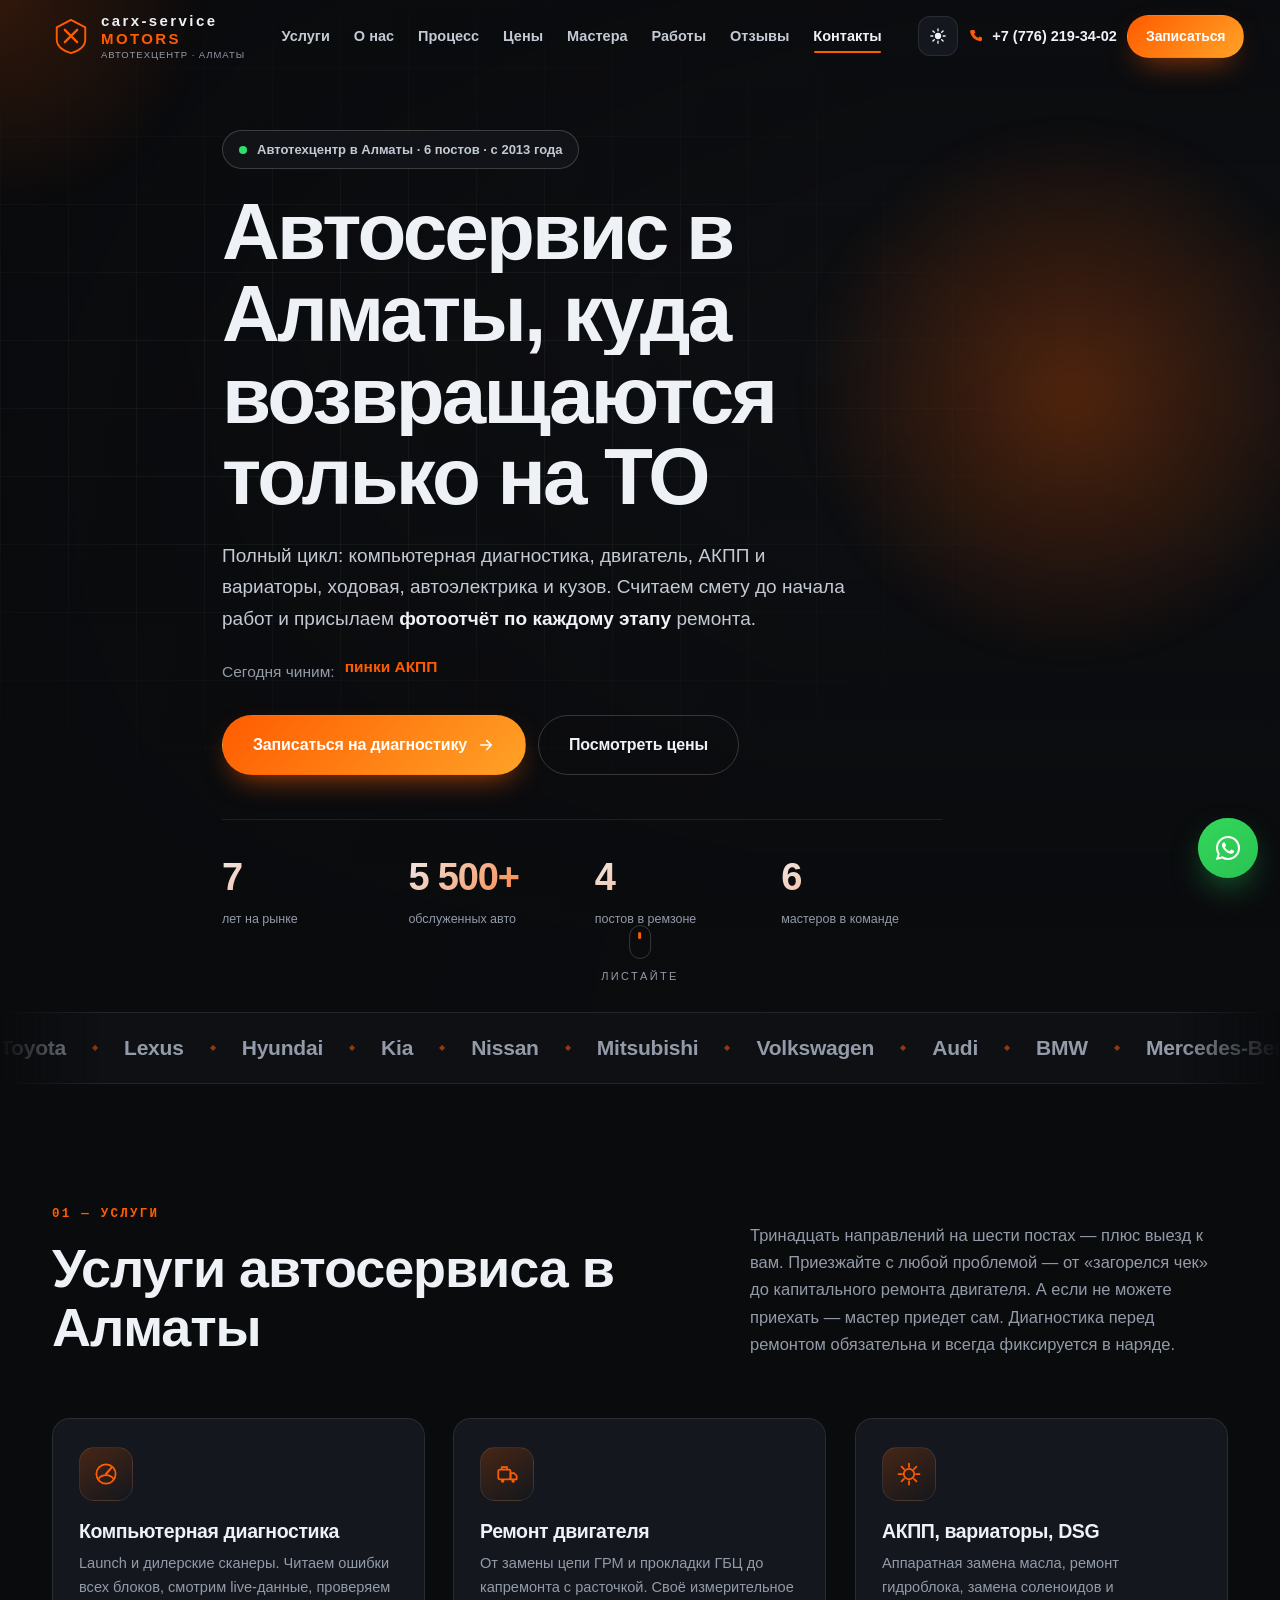
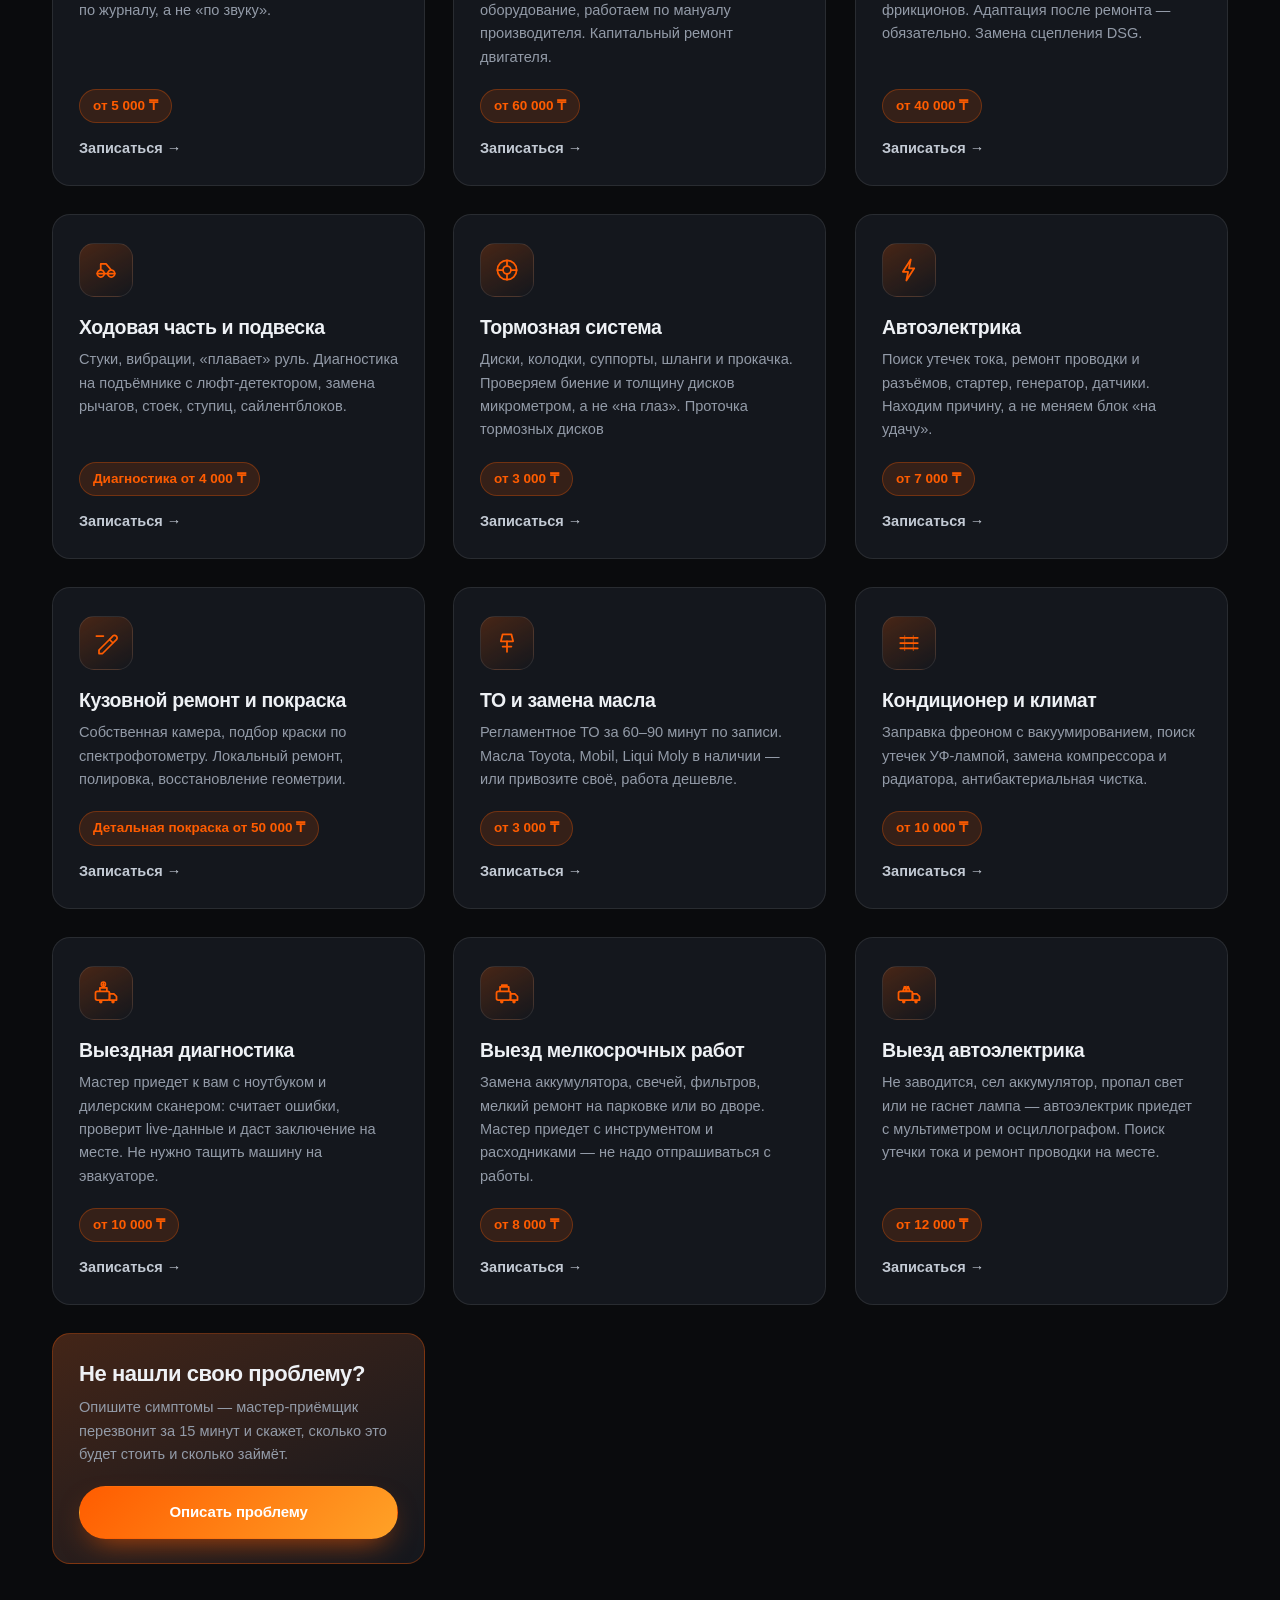
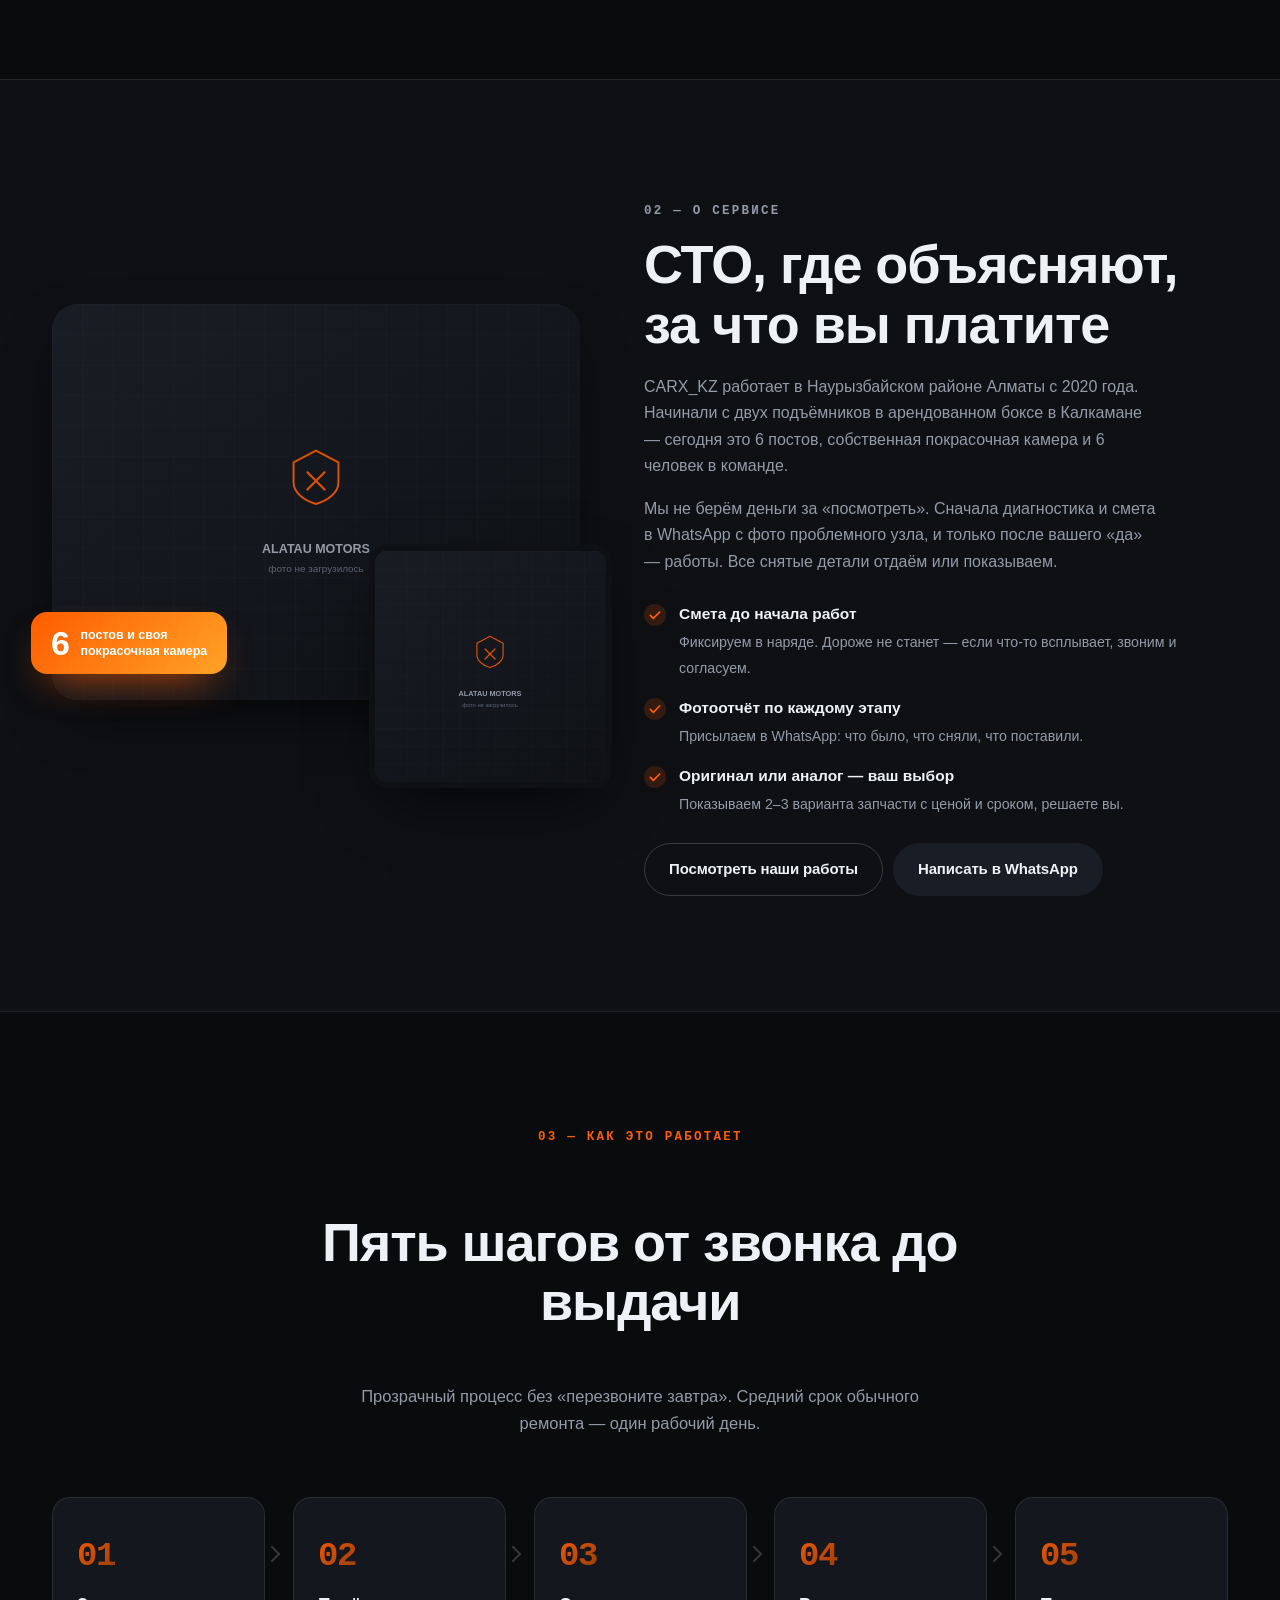
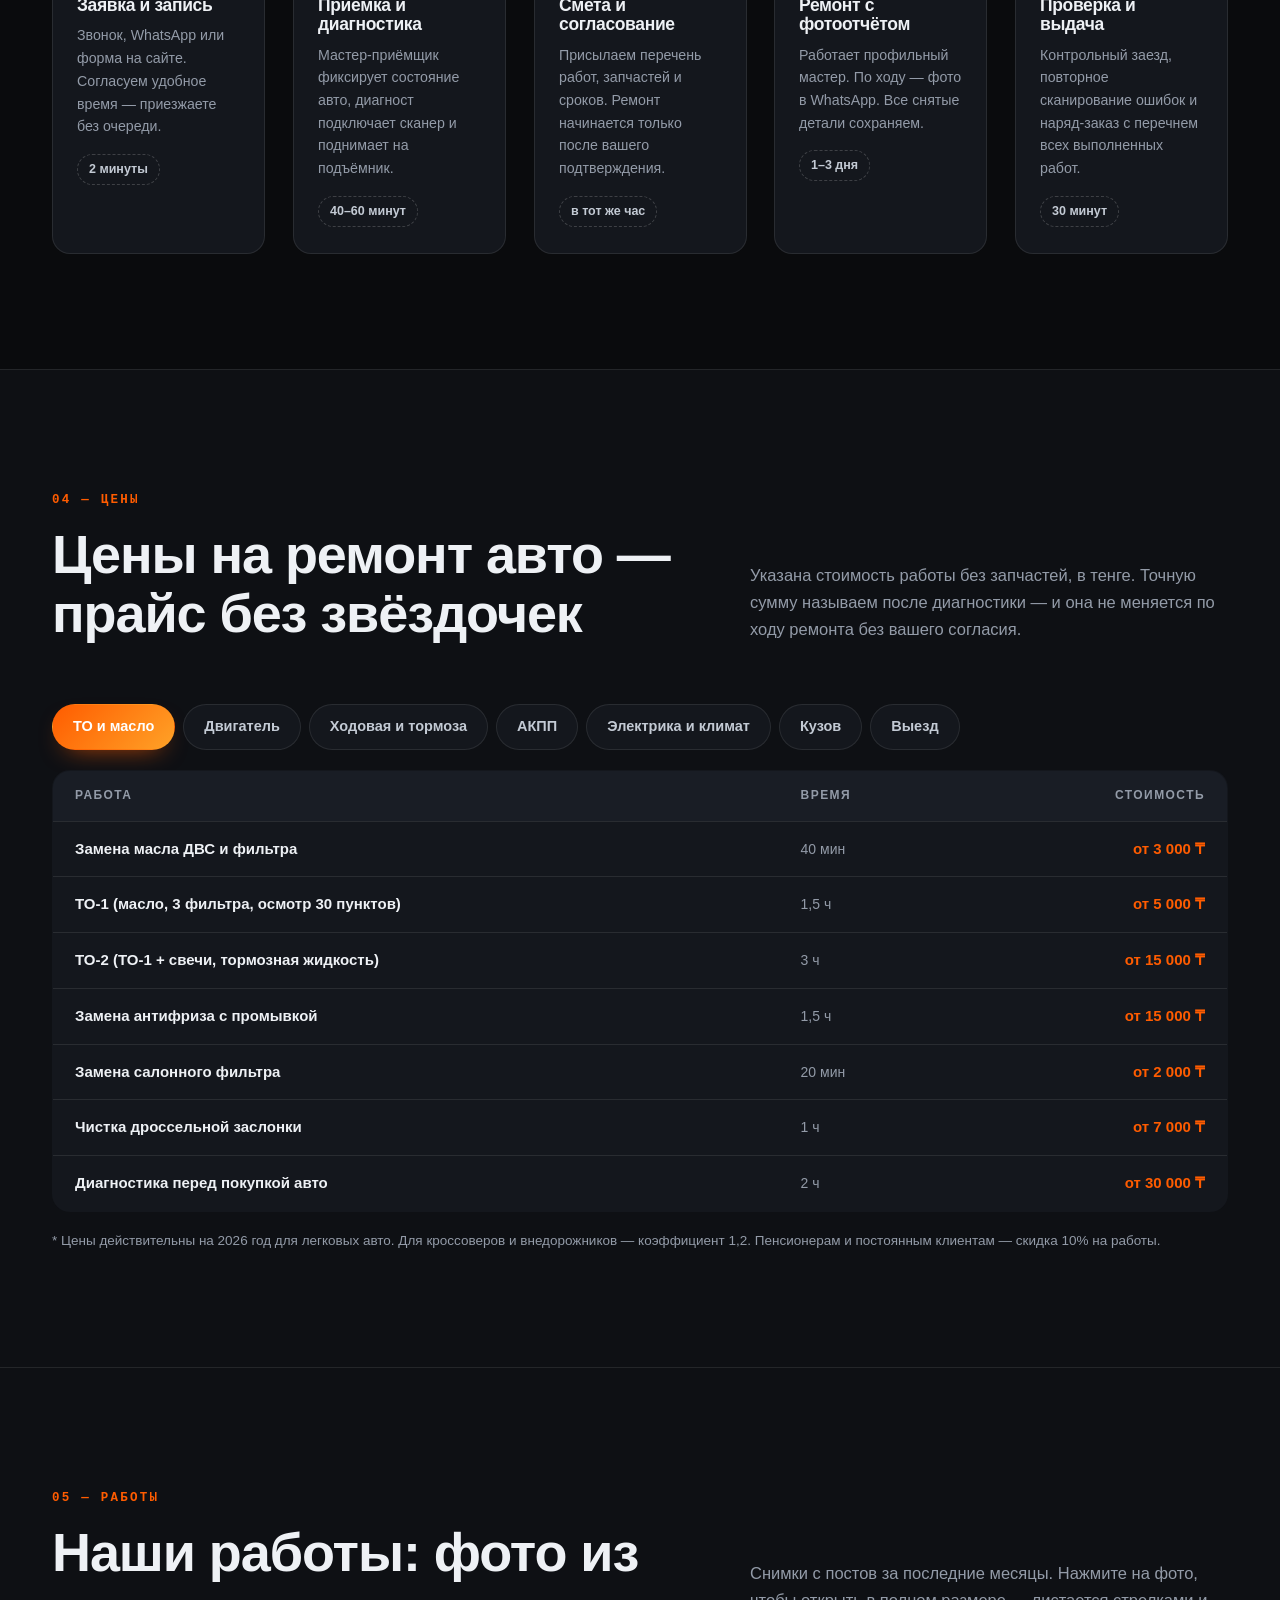
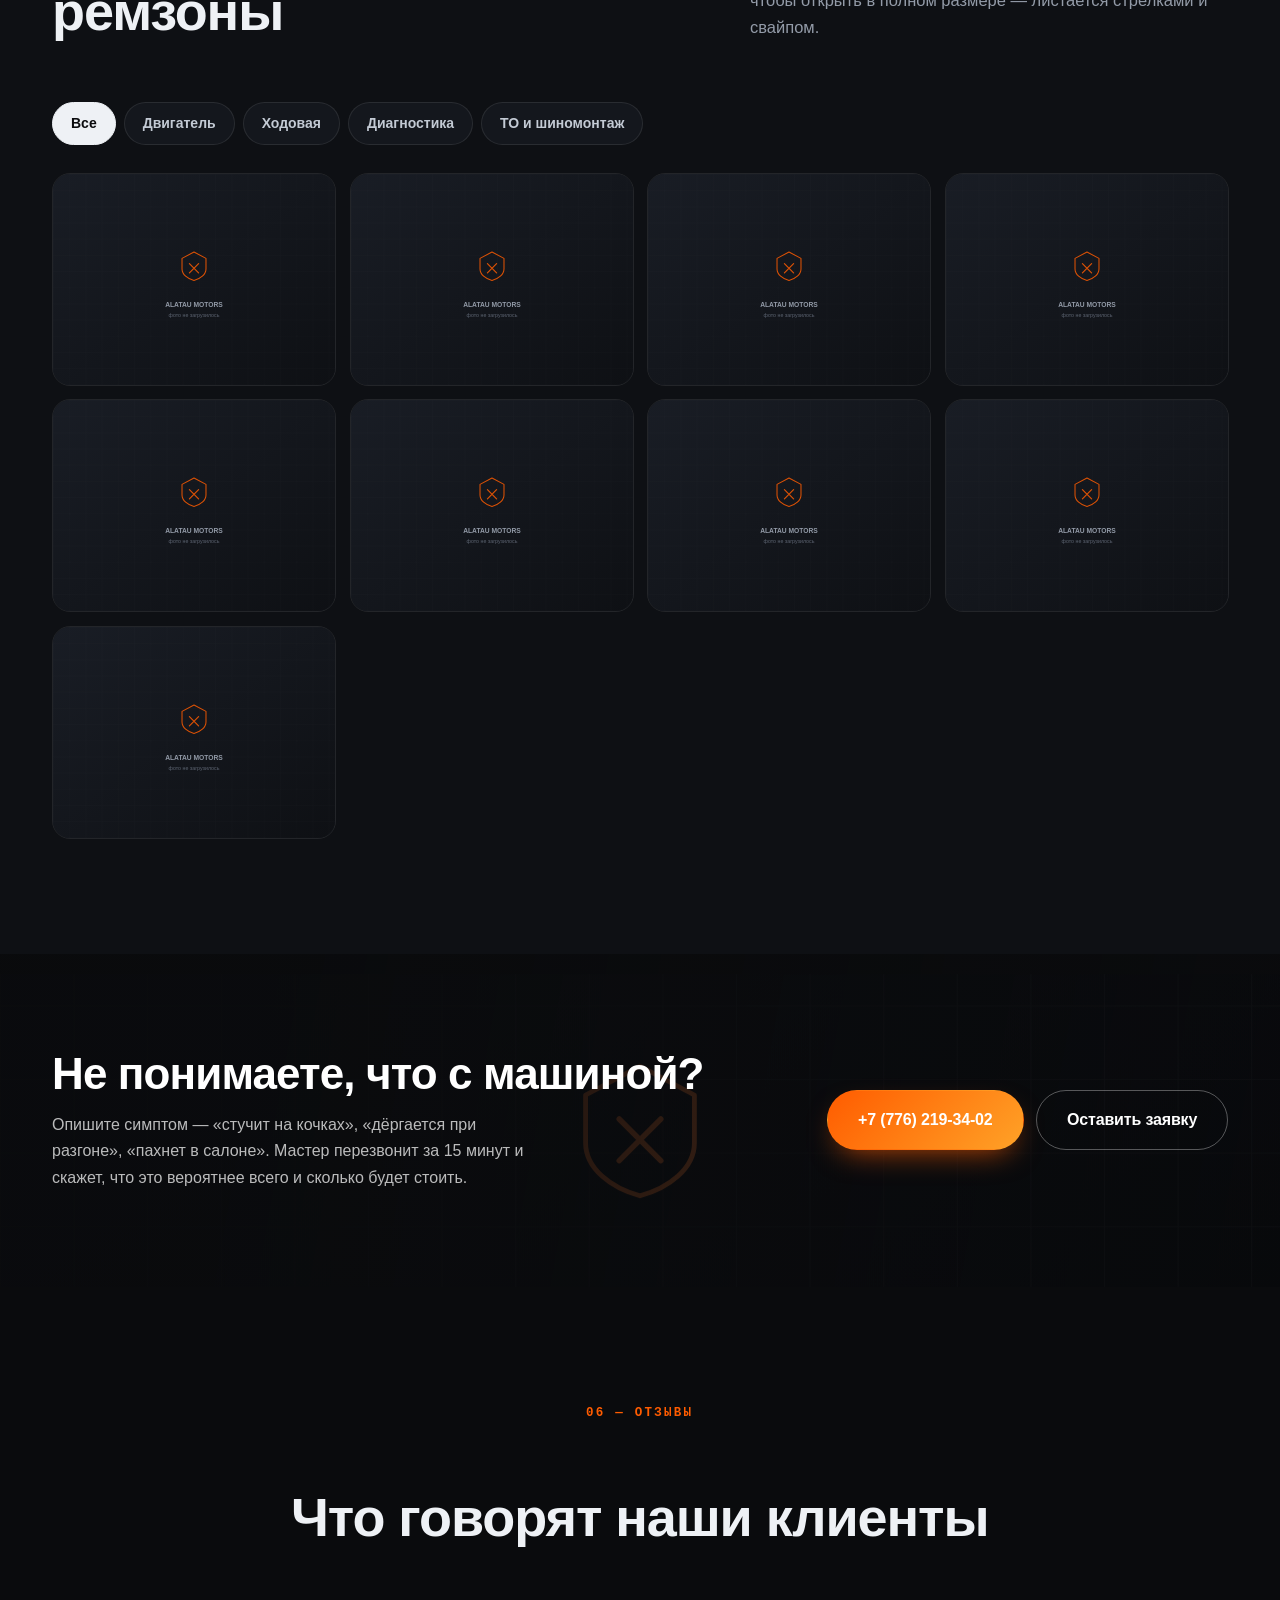
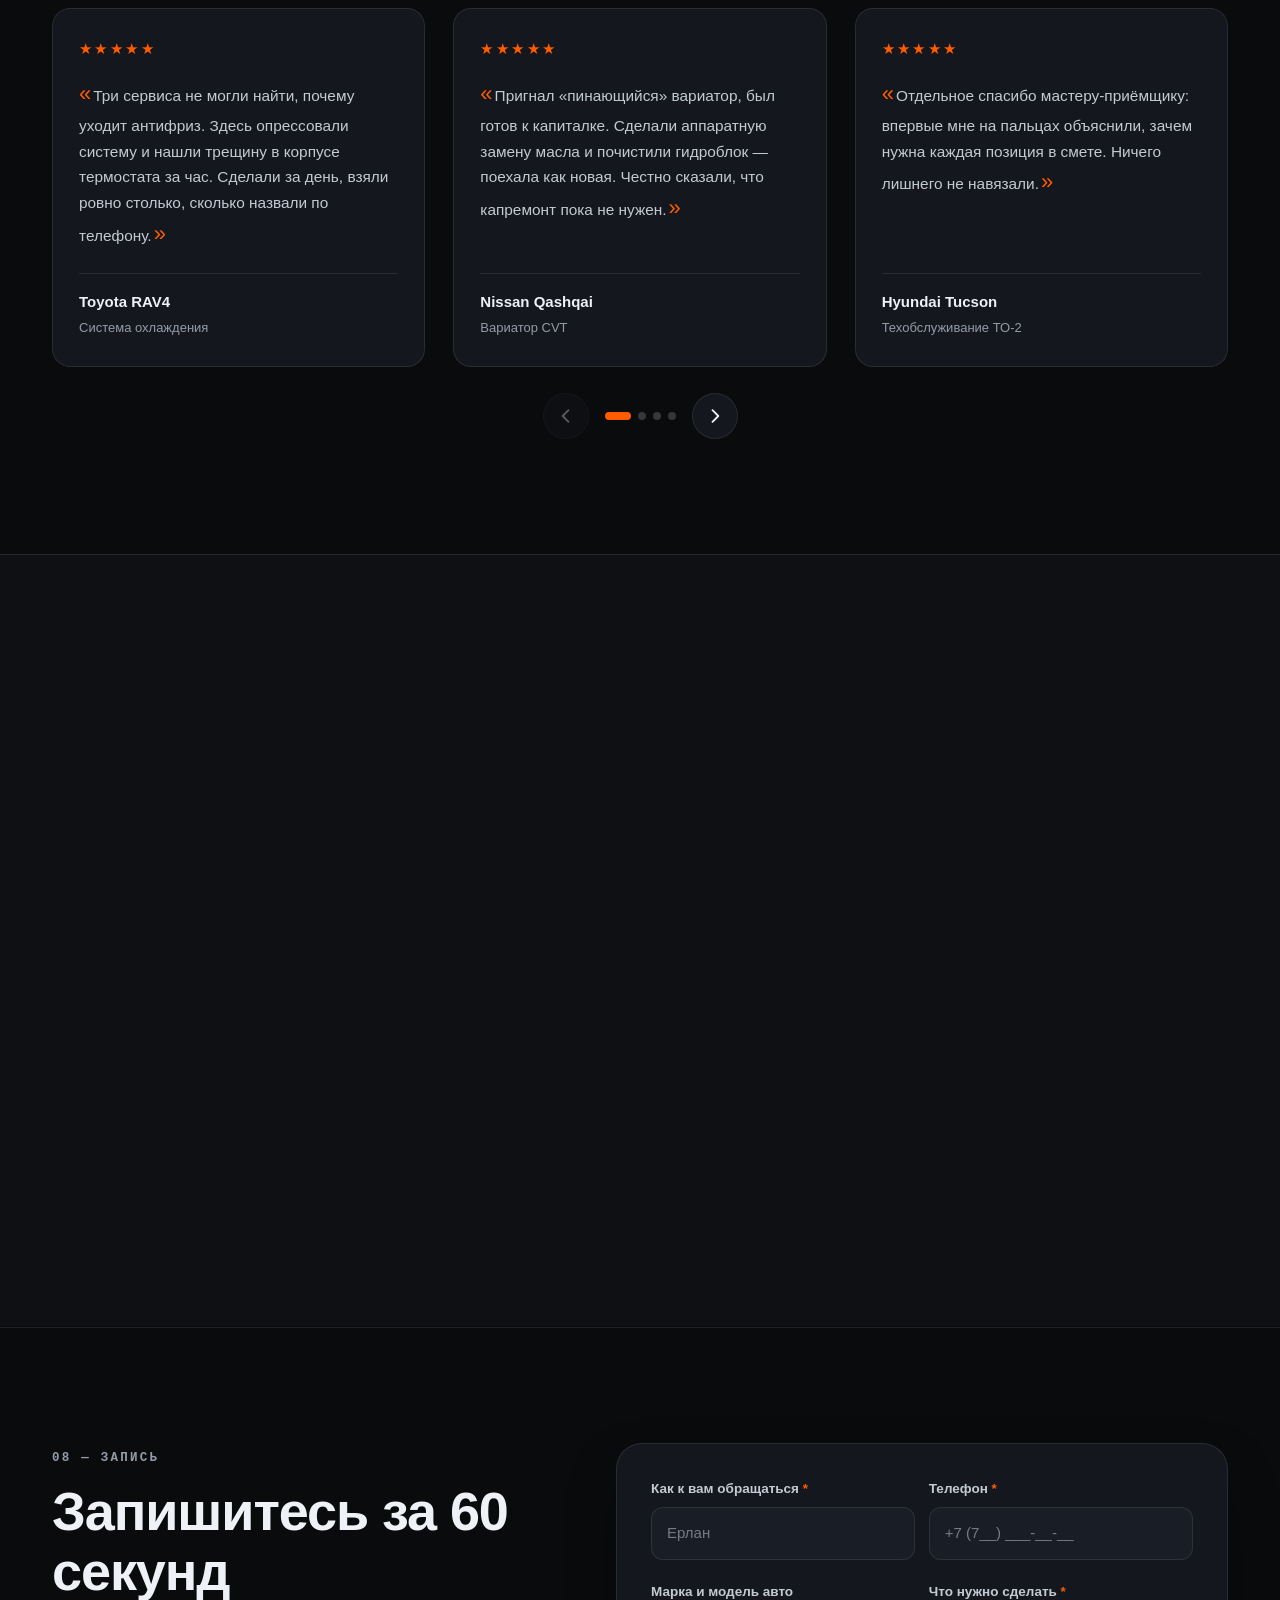
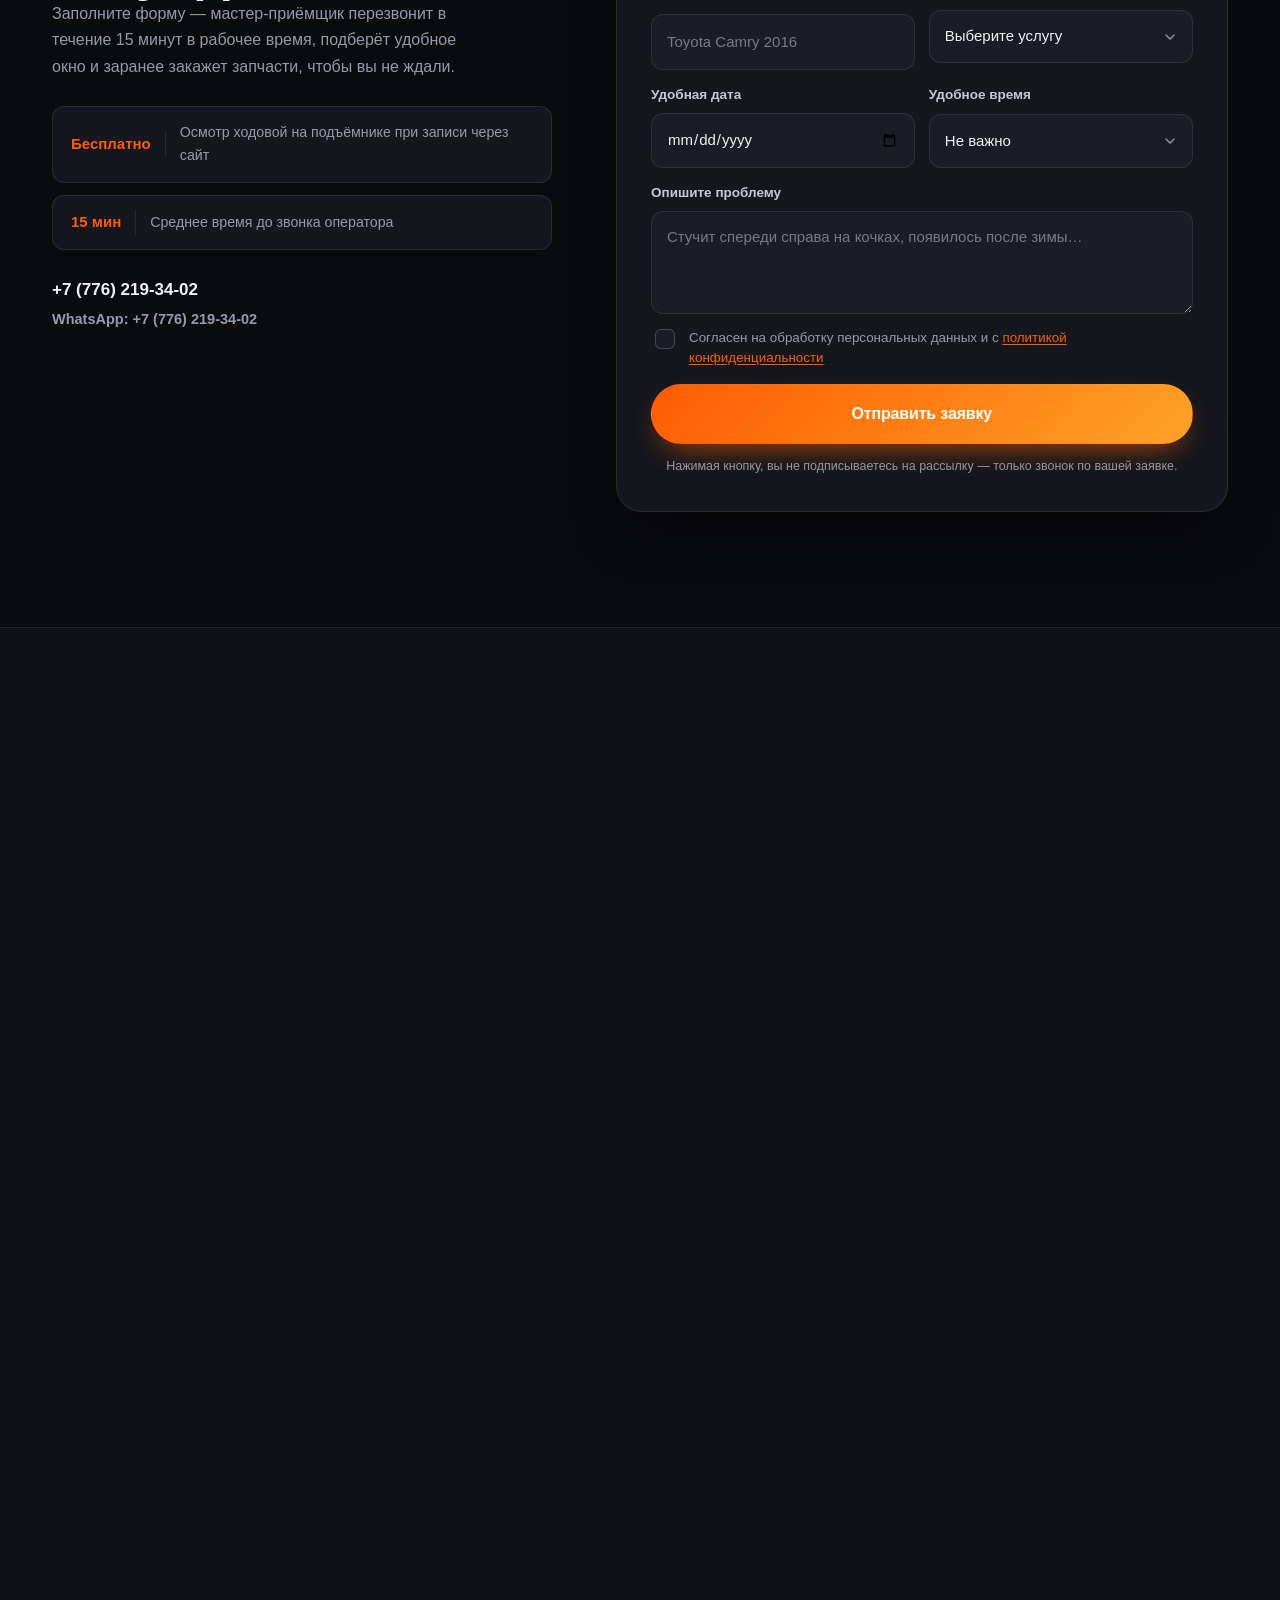
==== commit 40d11602: "3 sept" ====
--- a/index.html
+++ b/index.html
@@ -46,14 +46,14 @@
 <meta name="yandex-verification" content="КОД_ИЗ_ЯНДЕКС_ВЕБМАСТЕРА">
 -->
 
-<meta name="author" content="carx-service">
+<meta name="author" content="CARX SERVICE">
 <meta name="format-detection" content="telephone=yes">
 <meta name="theme-color" content="#0a0b0d">
 <meta name="color-scheme" content="dark light">
 
 <!-- Open Graph: превью в Telegram, WhatsApp, соцсетях и части поисковых сервисов -->
 <meta property="og:type" content="business.business">
-<meta property="og:site_name" content="carx-service">
+<meta property="og:site_name" content="CARX SERVICE">
 <meta property="og:title" content="Автосервис в Алматы — carx-service">
 <meta property="og:description" content="СТО полного цикла: диагностика, двигатель, АКПП, ходовая, электрика, кузов. Смета до начала работ и фотоотчёт. Хрищатого 2, мкр. Калкаман-2.">
 <meta property="og:url" content="https://carx-service.kz/">
@@ -86,7 +86,7 @@
       href="https://images.unsplash.com/photo-1632405862117-236585cfb757?auto=format&fit=crop&w=1600&q=65">
 <!-- ?v=1 — метка версии. Увеличивайте число при каждом обновлении стилей
      или скрипта, иначе у постоянных посетителей останется старая версия из кэша. -->
-<link rel="stylesheet" href="assets/css/style.css?v=3">
+<link rel="stylesheet" href="assets/css/style.css?v=5">
 
 <!-- Подстраховка для роботов и пользователей без JS: анимация появления
      основана на opacity, и без скрипта текст остался бы невидимым. -->
@@ -114,15 +114,15 @@
     {
       "@type": ["AutoRepair", "LocalBusiness"],
       "@id": "https://carx-service.kz/#business",
-      "name": "carx-service",
-      "alternateName": "Алатау Моторс",
-      "legalName": "ТОО «Алатау Моторс»",
+      "name": "CARX SERVICE",
+      "alternateName": "CARX_KZ",
+      "legalName": "ТОО «CARX_KZ»",
       "description": "Автотехцентр полного цикла в Алматы: компьютерная диагностика, ремонт двигателя, АКПП и вариаторов, ходовая часть, тормоза, автоэлектрика, кузовной ремонт и покраска. 6 постов, смета до начала работ, фотоотчёт по каждому этапу.",
       "url": "https://carx-service.kz/",
       "logo": "https://carx-service.kz/assets/img/icon-512.png",
       "image": ["https://carx-service.kz/assets/img/og-cover.png"],
       "telephone": "+77762193402",
-      "email": "service@carx-service.kz",
+      "email": "info@carx-service.kz",
       "foundingDate": "2013",
       "priceRange": "₸₸",
       "currenciesAccepted": "KZT",
@@ -135,7 +135,7 @@
         "addressCountry": "KZ"
       },
       "geo": { "@type": "GeoCoordinates", "latitude": 43.199883, "longitude": 76.834588 },
-      "hasMap": "https://go.2gis.com/BGotb",
+      "hasMap": "https://go.2gis.com/qRdEK",
       "areaServed": [
         { "@type": "City", "name": "Алматы" },
         { "@type": "AdministrativeArea", "name": "Наурызбайский район" },
@@ -151,7 +151,7 @@
           "dayOfWeek": "Sunday", "opens": "10:00", "closes": "17:00" }
       ],
       "sameAs": [
-        "https://go.2gis.com/BGotb"
+        "https://go.2gis.com/qRdEK"
       ],
       "hasOfferCatalog": {
         "@type": "OfferCatalog",
@@ -176,7 +176,13 @@
           { "@type": "Offer", "priceCurrency": "KZT", "price": "11000",
             "itemOffered": { "@type": "Service", "name": "Техобслуживание и замена масла" } },
           { "@type": "Offer", "priceCurrency": "KZT", "price": "10000",
-            "itemOffered": { "@type": "Service", "name": "Заправка и ремонт автокондиционера" } }
+            "itemOffered": { "@type": "Service", "name": "Заправка и ремонт автокондиционера" } },
+          { "@type": "Offer", "priceCurrency": "KZT", "price": "10000",
+            "itemOffered": { "@type": "Service", "name": "Выездная диагностика автомобиля" } },
+          { "@type": "Offer", "priceCurrency": "KZT", "price": "8000",
+            "itemOffered": { "@type": "Service", "name": "Выезд мелкосрочных работ" } },
+          { "@type": "Offer", "priceCurrency": "KZT", "price": "12000",
+            "itemOffered": { "@type": "Service", "name": "Выезд автоэлектрика" } }
         ]
       }
     },
@@ -184,7 +190,7 @@
       "@type": "WebSite",
       "@id": "https://carx-service.kz/#website",
       "url": "https://carx-service.kz/",
-      "name": "carx-service — автосервис в Алматы",
+      "name": "CARX SERVICE — автосервис в Алматы",
       "inLanguage": "ru-KZ",
       "publisher": { "@id": "https://carx-service.kz/#business" }
     },
@@ -192,7 +198,7 @@
       "@type": "WebPage",
       "@id": "https://carx-service.kz/#webpage",
       "url": "https://carx-service.kz/",
-      "name": "Автосервис в Алматы — carx-service | СТО полного цикла",
+      "name": "Автосервис в Алматы — CARX-service | СТО полного цикла",
       "description": "Автосервис в Алматы: диагностика, ремонт двигателя, АКПП, ходовой, электрики и кузова. Смета до начала работ, фотоотчёт по каждому этапу.",
       "isPartOf": { "@id": "https://carx-service.kz/#website" },
       "about": { "@id": "https://carx-service.kz/#business" },
@@ -399,8 +405,8 @@
         <h2 class="section__title" data-split>Услуги автосервиса в Алматы</h2>
       </div>
       <p class="section__desc" data-reveal data-delay="100">
-        Десять направлений на шести постах. Приезжайте с любой проблемой — от «загорелся чек»
-        до капитального ремонта двигателя. Диагностика перед ремонтом обязательна и всегда фиксируется в наряде.
+        Тринадцать направлений на шести постах — плюс выезд к вам. Приезжайте с любой проблемой — от «загорелся чек»
+        до капитального ремонта двигателя. А если не можете приехать — мастер приедет сам. Диагностика перед ремонтом обязательна и всегда фиксируется в наряде.
       </p>
     </header>
 
@@ -503,6 +509,36 @@
         <p>Заправка фреоном с вакуумированием, поиск утечек УФ-лампой, замена компрессора и радиатора, антибактериальная чистка.</p>
         <span class="svc__price">от 10 000 ₸</span>
         <a href="#booking" class="svc__link" data-scroll aria-label="Записаться на обслуживание кондиционера">Записаться →</a>
+      </article>
+
+      <article class="svc tilt" data-reveal>
+        <div class="svc__icon">
+          <svg viewBox="0 0 32 32" aria-hidden="true"><rect x="4" y="14" width="16" height="10" rx="2" fill="none" stroke="currentColor" stroke-width="2"/><path d="M20 17h5l3 3v4h-8z" fill="none" stroke="currentColor" stroke-width="2" stroke-linejoin="round"/><circle cx="10" cy="26" r="2" fill="currentColor"/><circle cx="24" cy="26" r="2" fill="currentColor"/><path d="M9 14v-4h8v4" fill="none" stroke="currentColor" stroke-width="2" stroke-linejoin="round"/><circle cx="13" cy="6" r="2.5" fill="none" stroke="currentColor" stroke-width="1.6"/><path d="M11 6h4M13 4v4" stroke="currentColor" stroke-width="1.4" stroke-linecap="round"/></svg>
+        </div>
+        <h3>Выездная диагностика</h3>
+        <p>Мастер приедет к вам с ноутбуком и дилерским сканером: считает ошибки, проверит live-данные и даст заключение на месте. Не нужно тащить машину на эвакуаторе.</p>
+        <span class="svc__price">от 10 000 ₸</span>
+        <a href="#booking" class="svc__link" data-scroll aria-label="Записаться на выездную диагностику">Записаться →</a>
+      </article>
+
+      <article class="svc tilt" data-reveal data-delay="60">
+        <div class="svc__icon">
+          <svg viewBox="0 0 32 32" aria-hidden="true"><rect x="4" y="14" width="16" height="10" rx="2" fill="none" stroke="currentColor" stroke-width="2"/><path d="M20 17h5l3 3v4h-8z" fill="none" stroke="currentColor" stroke-width="2" stroke-linejoin="round"/><circle cx="10" cy="26" r="2" fill="currentColor"/><circle cx="24" cy="26" r="2" fill="currentColor"/><path d="M8 14v-5h10v5" fill="none" stroke="currentColor" stroke-width="2" stroke-linejoin="round"/><path d="M10 7h6" stroke="currentColor" stroke-width="2" stroke-linecap="round"/></svg>
+        </div>
+        <h3>Выезд мелкосрочных работ</h3>
+        <p>Замена аккумулятора, свечей, фильтров, мелкий ремонт на парковке или во дворе. Мастер приедет с инструментом и расходниками — не надо отпрашиваться с работы.</p>
+        <span class="svc__price">от 8 000 ₸</span>
+        <a href="#booking" class="svc__link" data-scroll aria-label="Записаться на выезд мелкосрочных работ">Записаться →</a>
+      </article>
+
+      <article class="svc tilt" data-reveal data-delay="120">
+        <div class="svc__icon">
+          <svg viewBox="0 0 32 32" aria-hidden="true"><rect x="4" y="14" width="16" height="10" rx="2" fill="none" stroke="currentColor" stroke-width="2"/><path d="M20 17h5l3 3v4h-8z" fill="none" stroke="currentColor" stroke-width="2" stroke-linejoin="round"/><circle cx="10" cy="26" r="2" fill="currentColor"/><circle cx="24" cy="26" r="2" fill="currentColor"/><path d="M11 8 L9 14h4l-1 -6" fill="none" stroke="currentColor" stroke-width="1.8" stroke-linejoin="round"/><path d="M15 8 L17 14h-4l1 -6" fill="none" stroke="currentColor" stroke-width="1.8" stroke-linejoin="round"/><path d="M10 11h6" stroke="currentColor" stroke-width="1.4" stroke-linecap="round"/></svg>
+        </div>
+        <h3>Выезд автоэлектрика</h3>
+        <p>Не заводится, сел аккумулятор, пропал свет или не гаснет лампа — автоэлектрик приедет с мультиметром и осциллографом. Поиск утечки тока и ремонт проводки на месте.</p>
+        <span class="svc__price">от 12 000 ₸</span>
+        <a href="#booking" class="svc__link" data-scroll aria-label="Записаться на выезд автоэлектрика">Записаться →</a>
       </article>
 
       <article class="svc svc--cta" data-reveal data-delay="240">
@@ -642,6 +678,7 @@
         <button class="tabs__btn" role="tab" aria-selected="false" aria-controls="tab-akpp" id="btn-akpp">АКПП</button>
         <button class="tabs__btn" role="tab" aria-selected="false" aria-controls="tab-el"   id="btn-el">Электрика и климат</button>
         <button class="tabs__btn" role="tab" aria-selected="false" aria-controls="tab-body" id="btn-body">Кузов</button>
+        <button class="tabs__btn" role="tab" aria-selected="false" aria-controls="tab-vyezd" id="btn-vyezd">Выезд</button>
       </div>
 
       <div class="tabs__panel is-active" role="tabpanel" id="tab-to" aria-labelledby="btn-to">
@@ -741,6 +778,20 @@
             <tr><td>Замена и покраска бампера</td><td>2 дня</td><td>от 55 000 ₸</td></tr>
             <tr><td>Восстановление геометрии кузова</td><td>3–7 дней</td><td>от 180 000 ₸</td></tr>
             <tr><td>Полировка фар с бронированием</td><td>2 ч</td><td>18 000 ₸</td></tr>
+          </tbody>
+        </table>
+      </div>
+
+      <div class="tabs__panel" role="tabpanel" id="tab-vyezd" aria-labelledby="btn-vyezd" hidden>
+        <table class="price">
+          <caption class="visually-hidden">Цены на выездные услуги</caption>
+          <thead><tr><th scope="col">Работа</th><th scope="col">Время</th><th scope="col">Стоимость</th></tr></thead>
+          <tbody>
+            <tr><td>Выездная диагностика (сканер + осмотр)</td><td>1–1,5 ч</td><td>от 10 000 ₸</td></tr>
+            <tr><td>Выезд мелкосрочных работ (замена АКБ, фильтров, свечей)</td><td>1–2 ч</td><td>от 8 000 ₸</td></tr>
+            <tr><td>Выезд автоэлектрика (утечка тока, проводка, стартер)</td><td>1–3 ч</td><td>от 12 000 ₸</td></tr>
+            <tr><td>Подкурить / прикурить аккумулятор на выезде</td><td>30 мин</td><td>от 5 000 ₸</td></tr>
+            <tr><td>Доп. км за пределами города (за 1 км)</td><td>—</td><td>200 ₸/км</td></tr>
           </tbody>
         </table>
       </div>
@@ -1040,7 +1091,7 @@
       </details>
       <details class="acc" data-reveal data-delay="120">
         <summary><span>Где вы находитесь и как проехать?</span><i></i></summary>
-        <div class="acc__body"><p>Алматы, улица Хрищатого, 2 — микрорайон Калкаман-2, Наурызбайский район. Заезд со стороны улицы Хрищатого, во дворе ворота с логотипом, парковка на 8 машин. <a href="https://go.2gis.com/BGotb" target="_blank" rel="noopener">Открыть маршрут в 2ГИС</a>.</p></div>
+        <div class="acc__body"><p>Алматы, улица Хрищатого, 2 — микрорайон Калкаман-2, Наурызбайский район. Заезд со стороны улицы Хрищатого, во дворе ворота с логотипом, парковка на 8 машин. <a href="https://go.2gis.com/qRdEK" target="_blank" rel="noopener">Открыть маршрут в 2ГИС</a>.</p></div>
       </details>
       <details class="acc" data-reveal data-delay="180">
         <summary><span>Нужно ли записываться заранее?</span><i></i></summary>
@@ -1071,7 +1122,7 @@
 
       <ul class="booking__perks">
         <li data-reveal data-delay="140"><b>Бесплатно</b>Осмотр ходовой на подъёмнике при записи через сайт</li>
-        <li data-reveal data-delay="180"><b>−10%</b>На развал-схождение после ремонта подвески</li>
+        
         <li data-reveal data-delay="220"><b>15 мин</b>Среднее время до звонка оператора</li>
       </ul>
 
@@ -1113,6 +1164,9 @@
             <option>Кондиционер</option>
             <option>Кузовной ремонт</option>
             <option>Развал-схождение</option>
+            <option>Выездная диагностика</option>
+            <option>Выезд мелкосрочных работ</option>
+            <option>Выезд автоэлектрика</option>
             <option>Пока не знаю — нужна консультация</option>
           </select>
           <small class="field__err" data-err></small>
@@ -1143,7 +1197,7 @@
 
       <label class="checkbox">
         <input type="checkbox" id="f-agree" name="agree" required>
-        <span>Согласен на обработку персональных данных и с <a href="#" onclick="return false">политикой конфиденциальности</a></span>
+        <span>Согласен на обработку персональных данных и с <a href="privacy.html" target="_blank" rel="noopener">политикой конфиденциальности</a></span>
       </label>
       <small class="field__err" data-err-agree></small>
 
@@ -1175,7 +1229,7 @@
           <span class="contacts__label">Адрес</span>
           <b>г. Алматы, ул. Хрищатого, 2</b>
           <span>мкр. Калкаман-2, Наурызбайский район —
-            <a href="https://go.2gis.com/BGotb" target="_blank" rel="noopener">маршрут в 2ГИС</a></span>
+            <a href="https://go.2gis.com/qRdEK" target="_blank" rel="noopener">маршрут в 2ГИС</a></span>
         </li>
         <li data-reveal data-delay="60">
           <span class="contacts__label">Телефоны</span>
@@ -1189,7 +1243,7 @@
         </li>
         <li data-reveal data-delay="180">
           <span class="contacts__label">Почта и реквизиты</span>
-          <b><a href="mailto:service@carx-service.kz">service@carx-service.kz</a></b>
+          <b><a href="mailto:info@carx-service.kz">info@carx-service.kz</a></b>
           <span>ТОО «CARX_KZ», БИН 950507300668</span>
         </li>
       </ul>
@@ -1259,7 +1313,7 @@
       <div class="footer__social">
         <a href="https://wa.me/77762193402" target="_blank" rel="noopener" aria-label="WhatsApp">WA</a>
         <a href="https://www.instagram.com/carx_kz/" onclick="return false" aria-label="Instagram">IG</a>
-        <a href="https://go.2gis.com/BGotb" target="_blank" rel="noopener" aria-label="Мы на карте 2ГИС">2ГИС</a>
+        <a href="https://go.2gis.com/qRdEK" target="_blank" rel="noopener" aria-label="Мы на карте 2ГИС">2ГИС</a>
         <!-- <a href="#" onclick="return false" aria-label="Telegram">TG</a> -->
       </div>
     </div>
@@ -1287,7 +1341,7 @@
     <div class="footer__col">
       <h4>Контакты</h4>
       <a href="tel:+77762193402">+7 (776) 219-34-02</a>
-      <a href="mailto:service@carx-service.kz">service@carx-service.kz</a>
+      <a href="mailto:info@carx-service.kz">info@carx-service.kz</a>
       <p>г. Алматы, ул. Хрищатого, 2<br>мкр. Калкаман-2, Наурызбайский район<br>Пн–Сб 09:00–20:00, Вс - выходной</p>
       <a href="#booking" class="btn btn--primary btn--sm" data-scroll>Записаться</a>
     </div>
@@ -1295,6 +1349,7 @@
 
   <div class="container footer__bottom">
     <p>© 2026 carx-service.kz. Все права защищены.</p>
+    <p><a href="privacy.html">Политика конфиденциальности</a></p>
   </div>
 </footer>
 
@@ -1329,6 +1384,6 @@
 
 <div class="toast" id="toast" role="status" aria-live="polite" hidden></div>
 
-<script src="assets/js/main.js?v=3" defer></script>
+<script src="assets/js/main.js?v=5" defer></script>
 </body>
 </html>
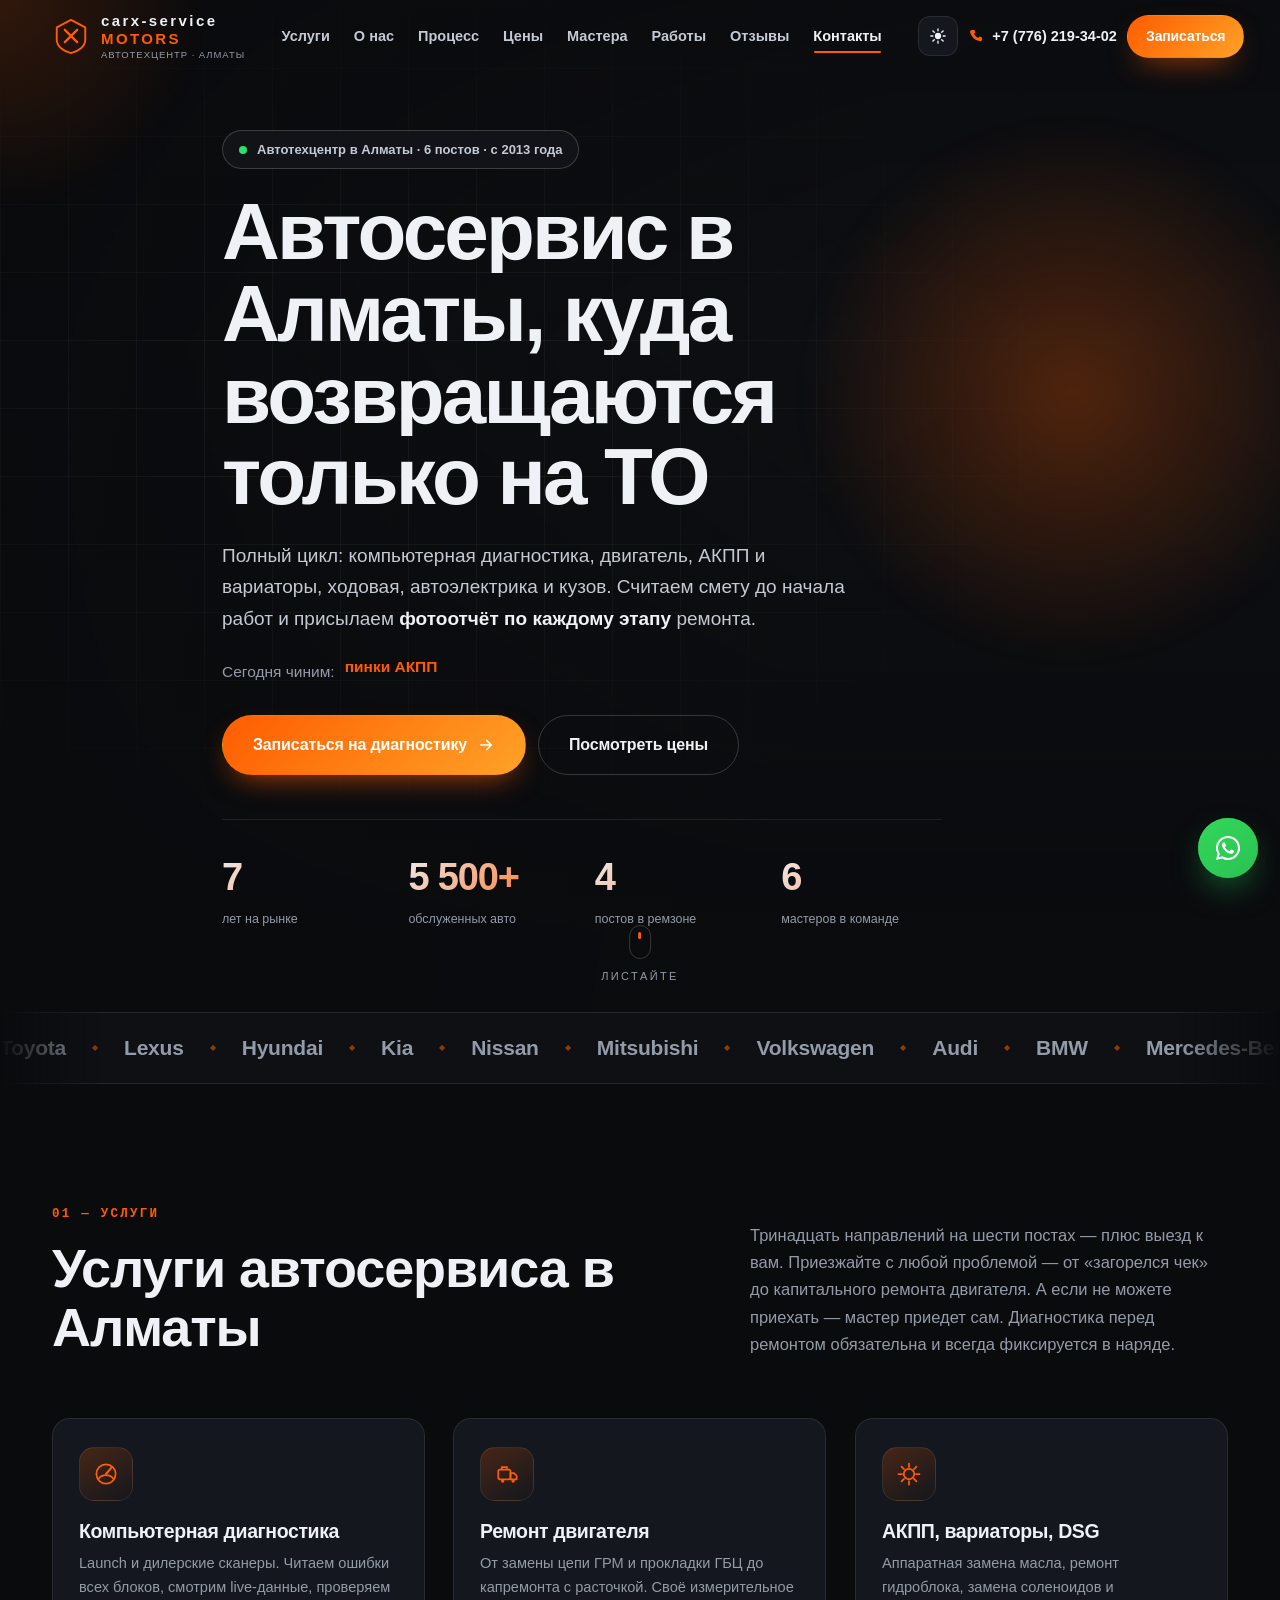
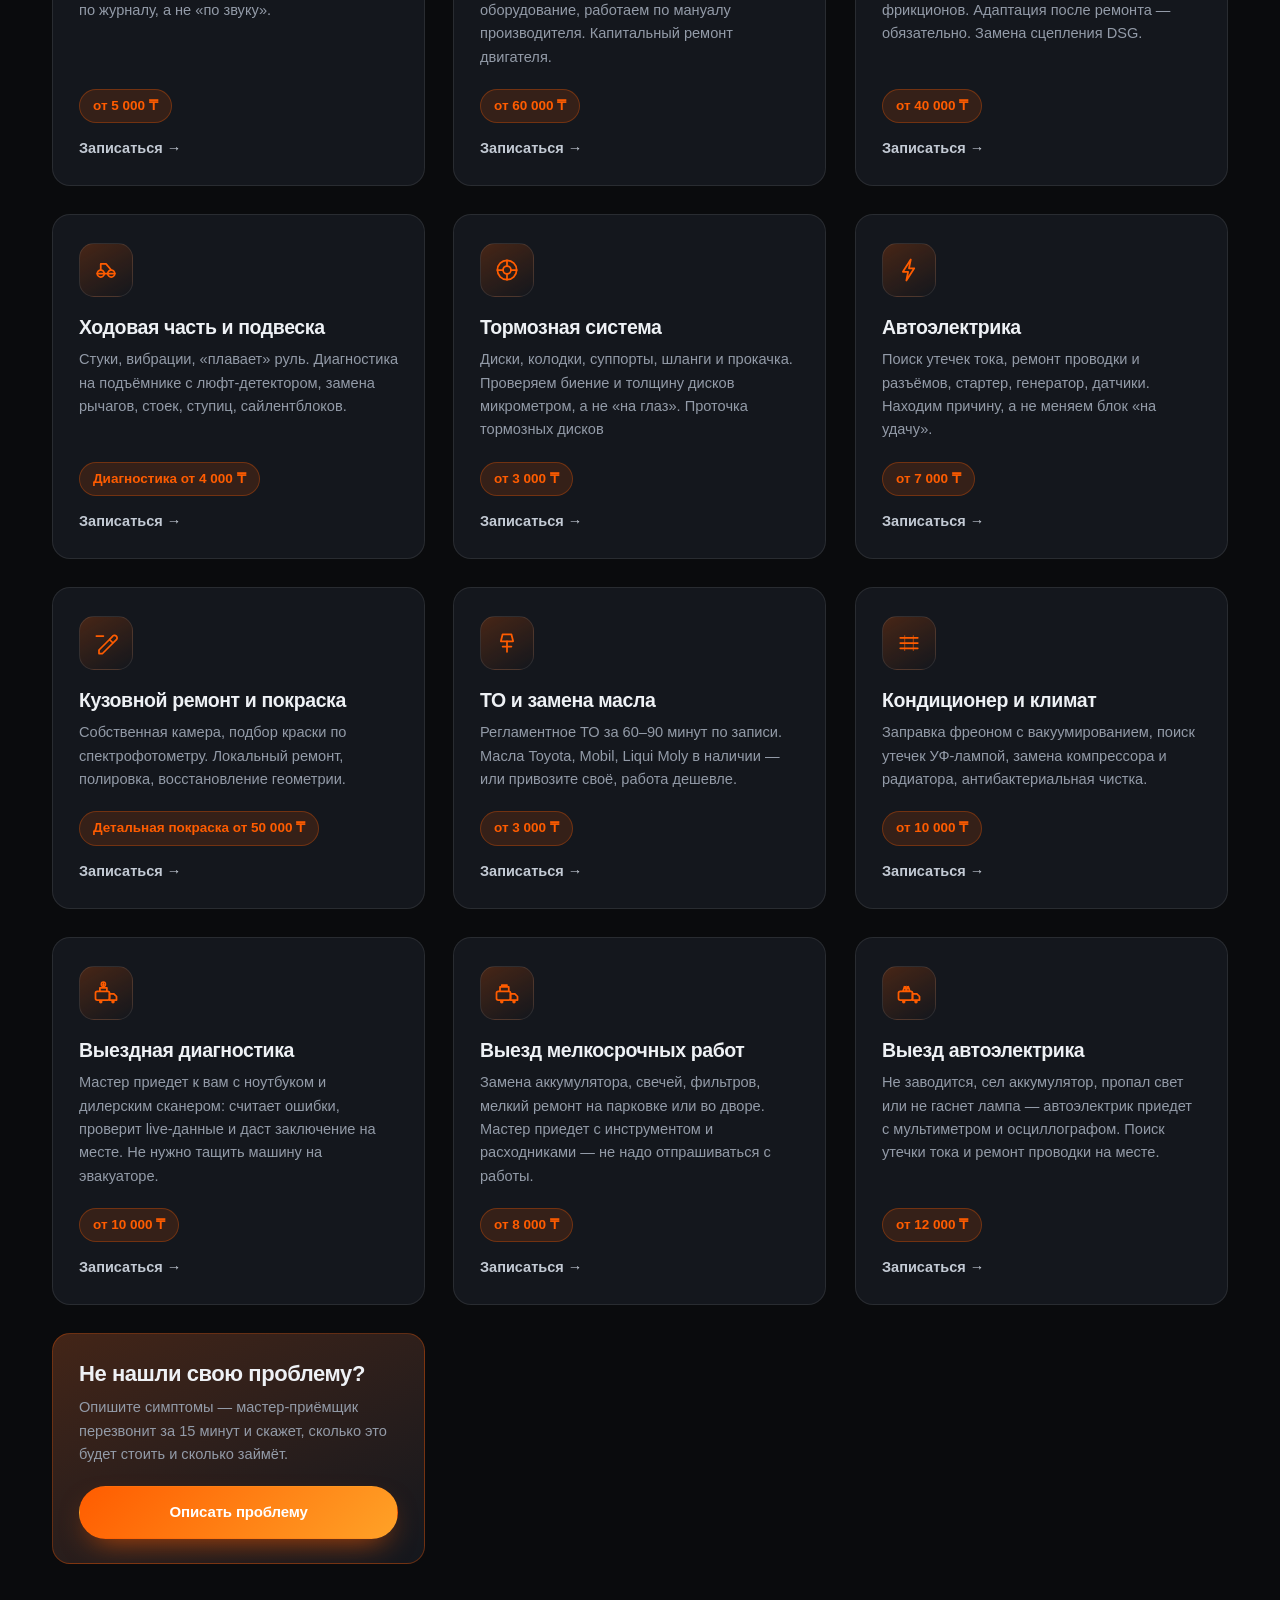
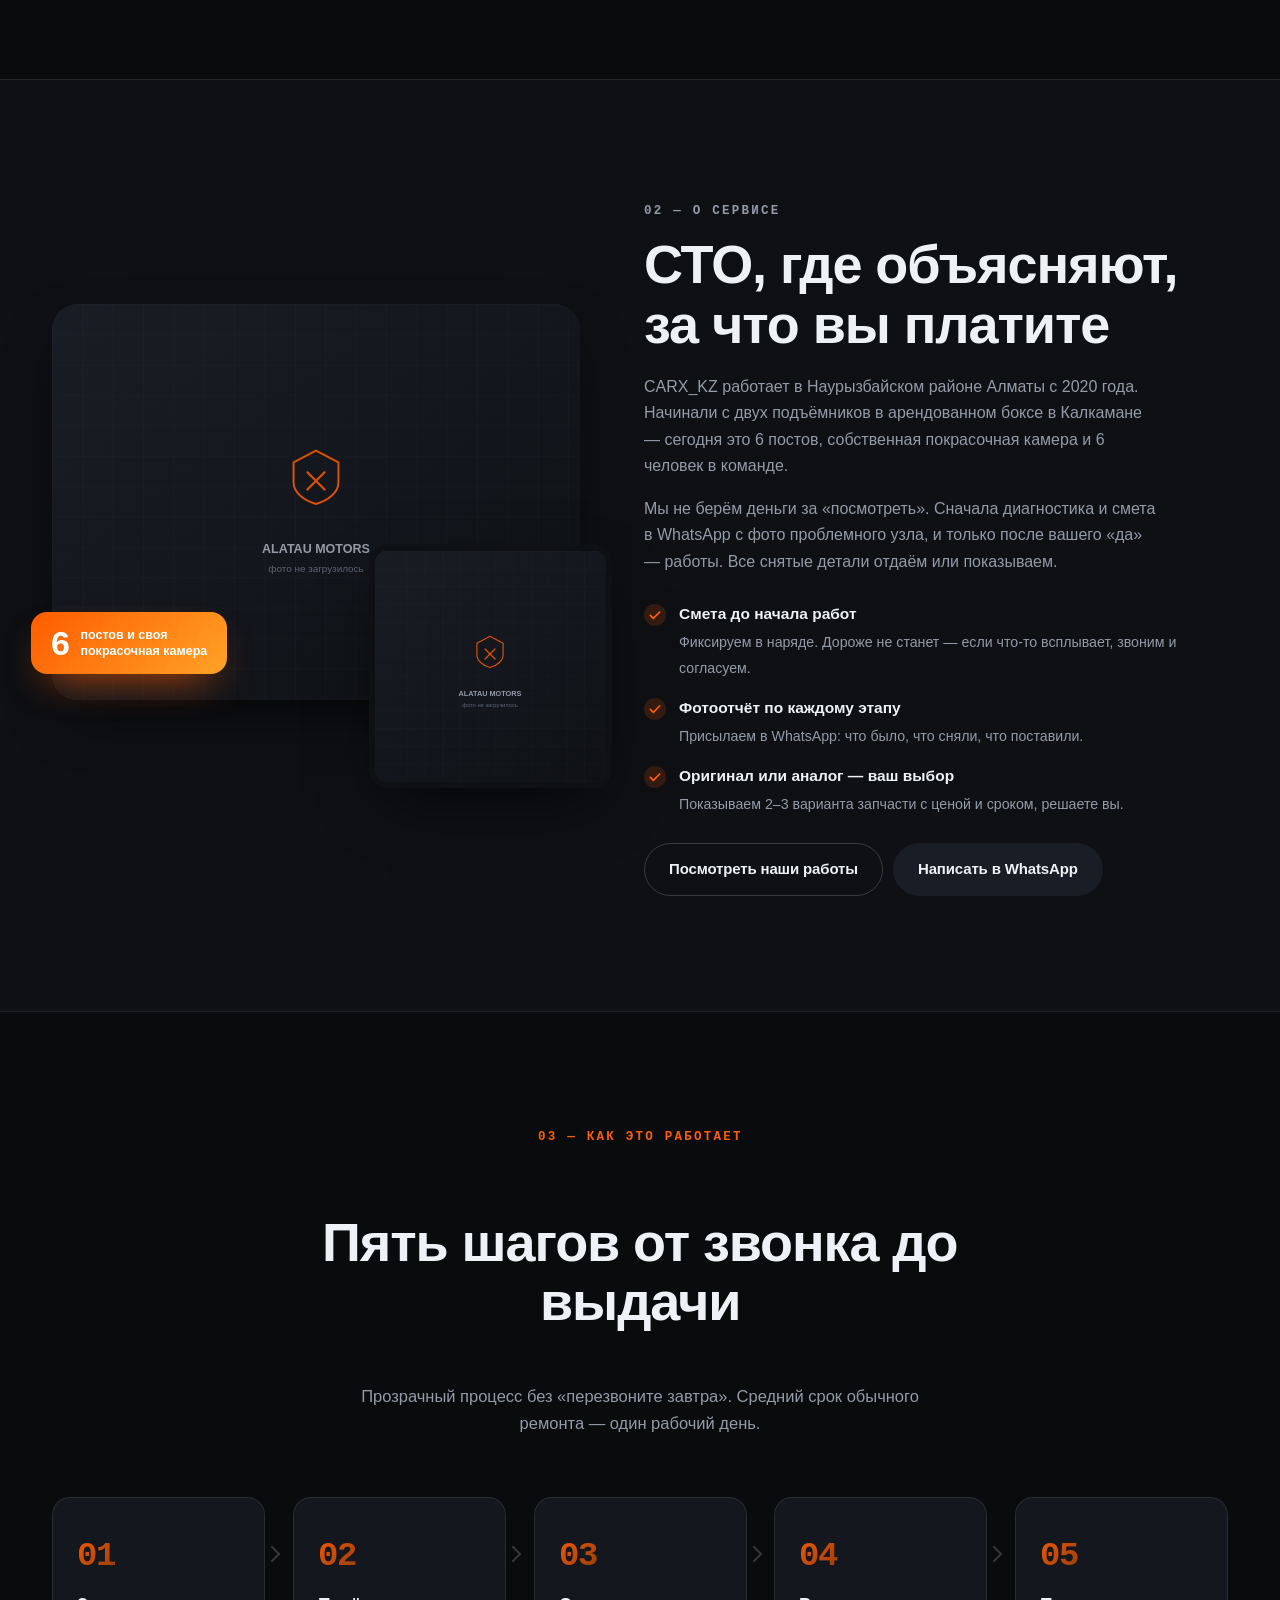
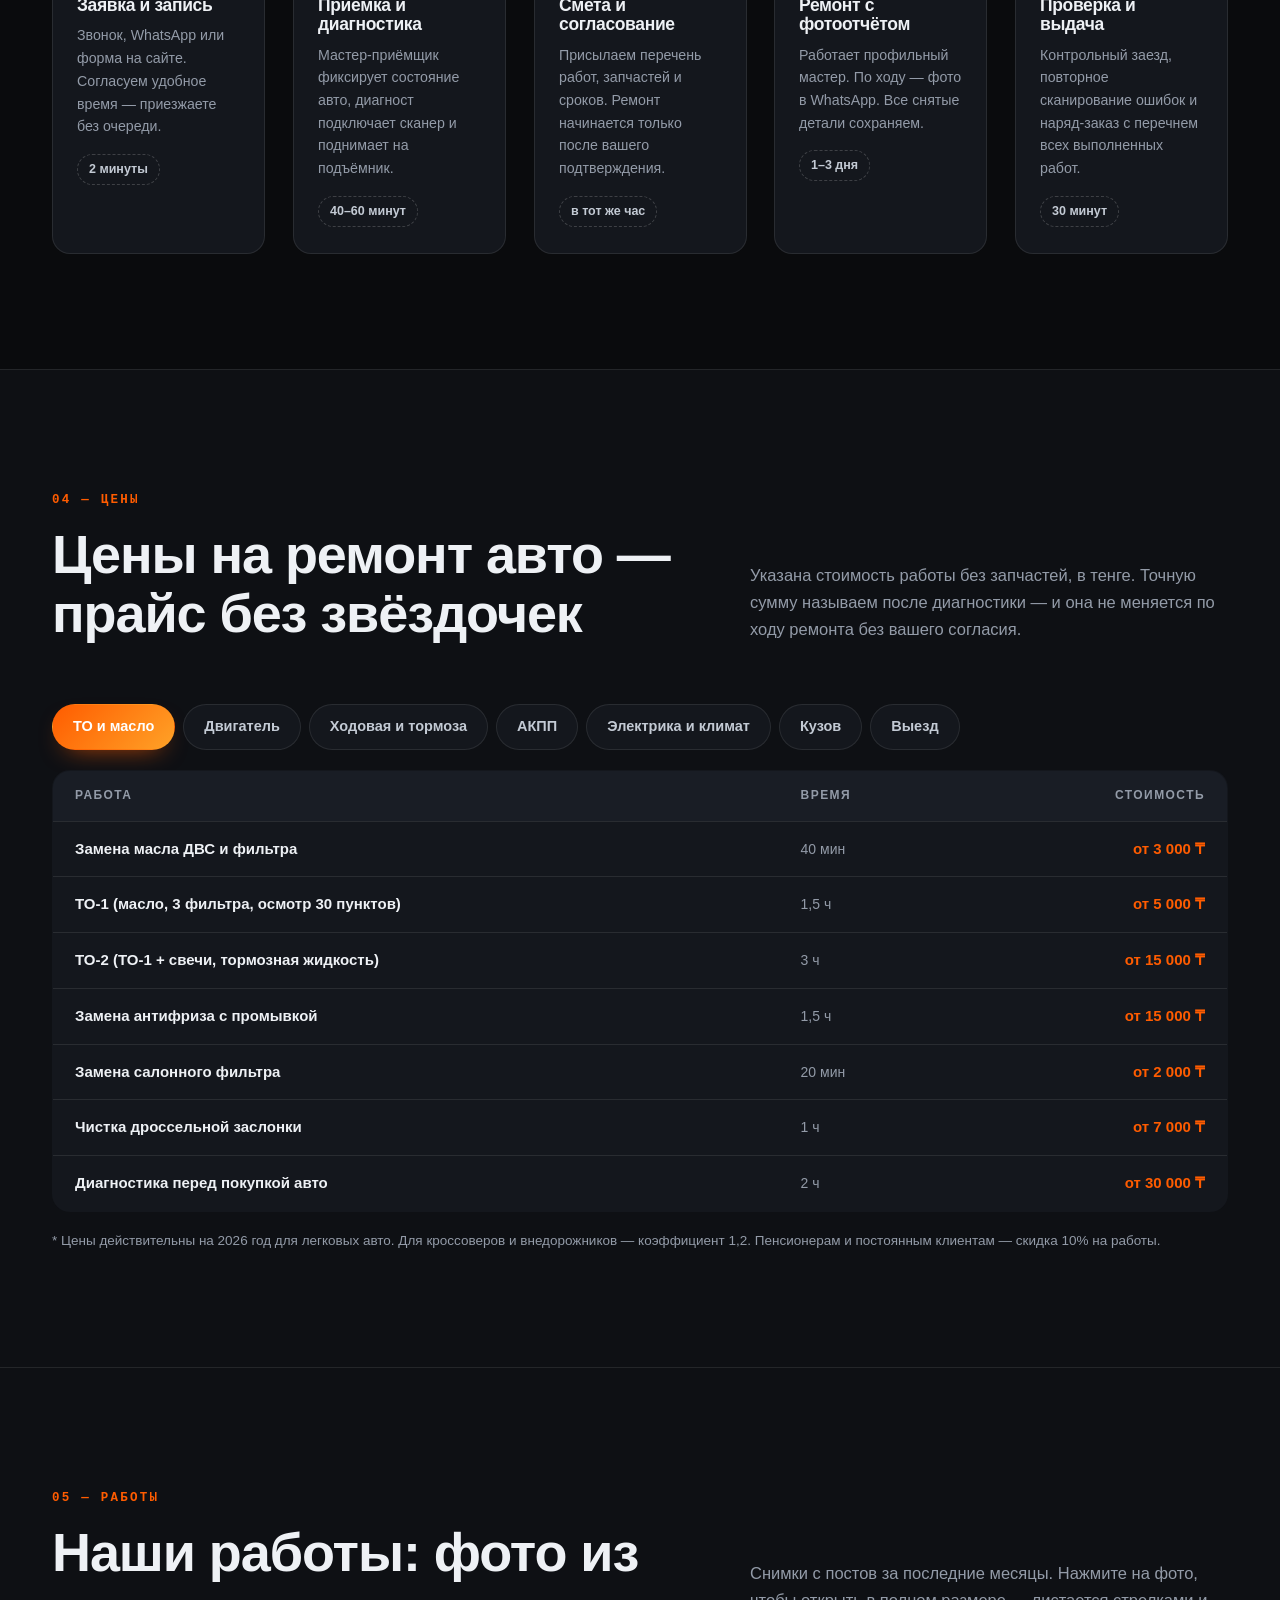
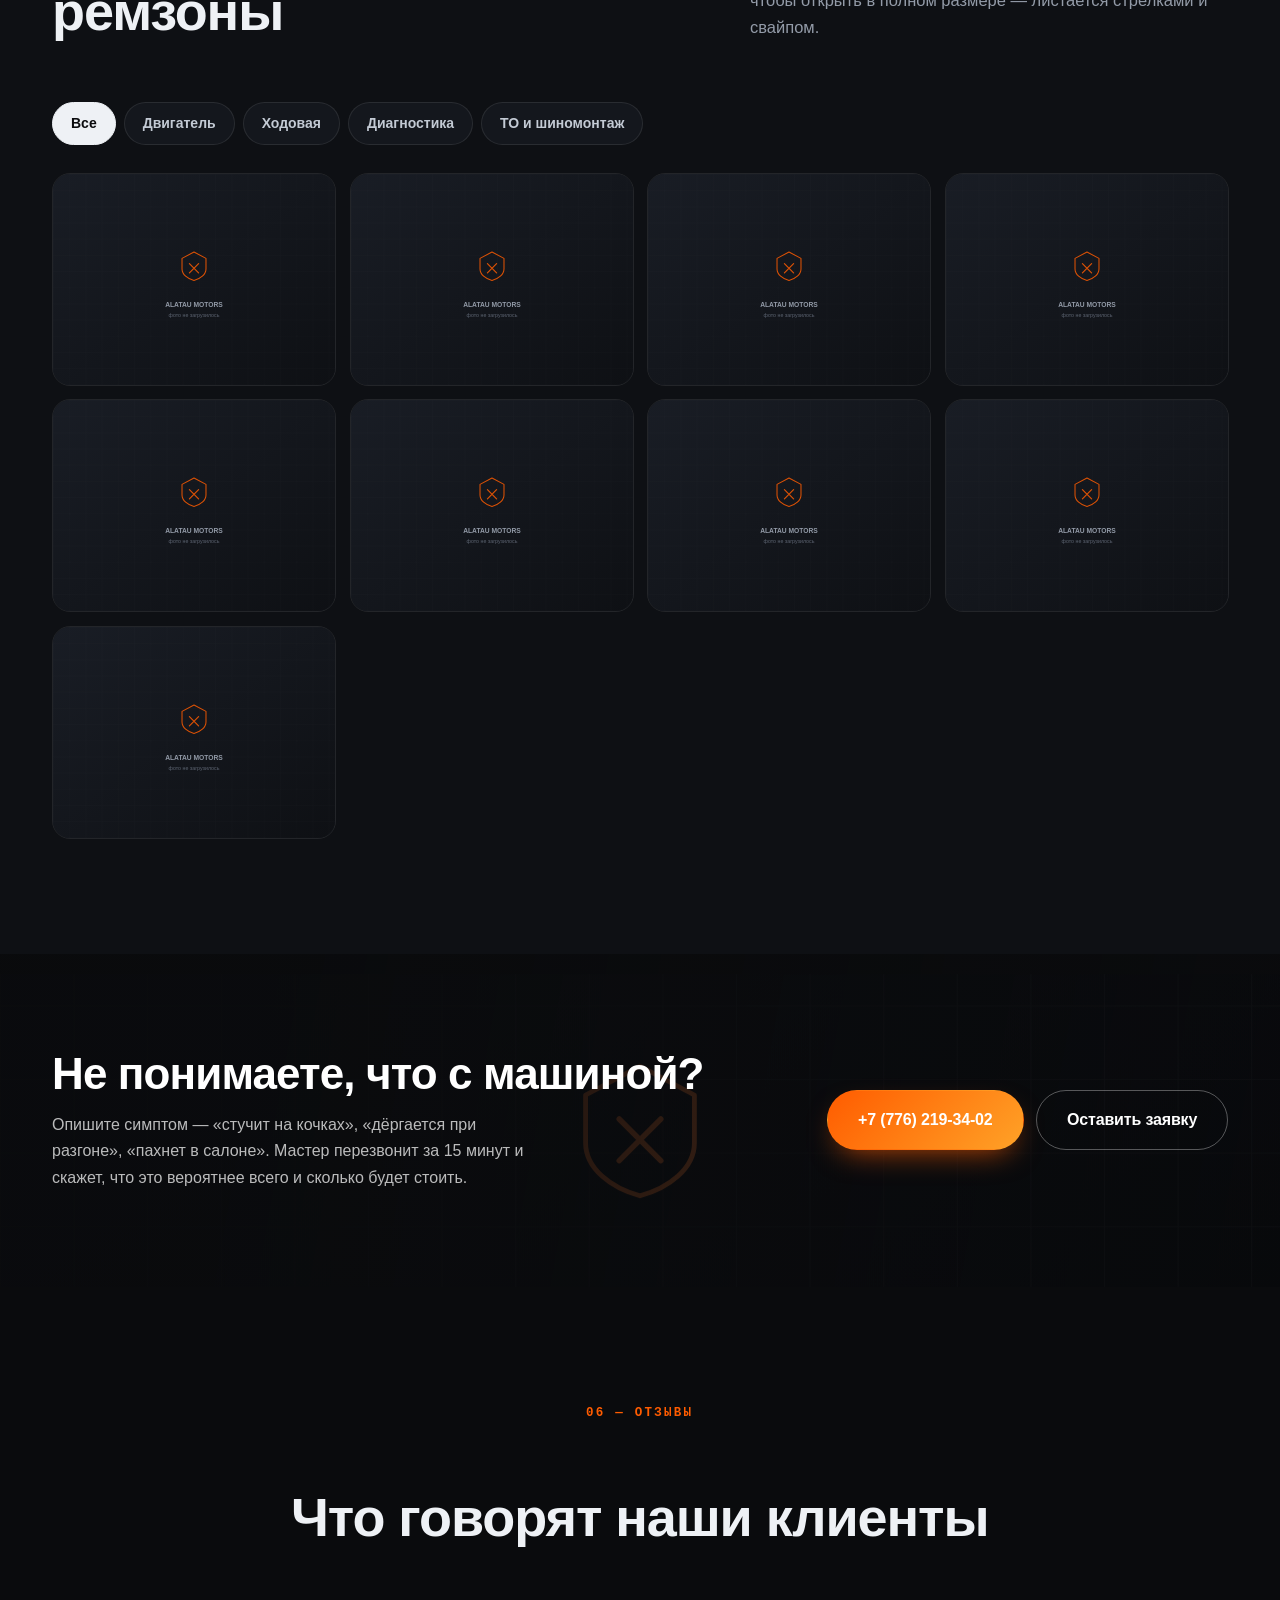
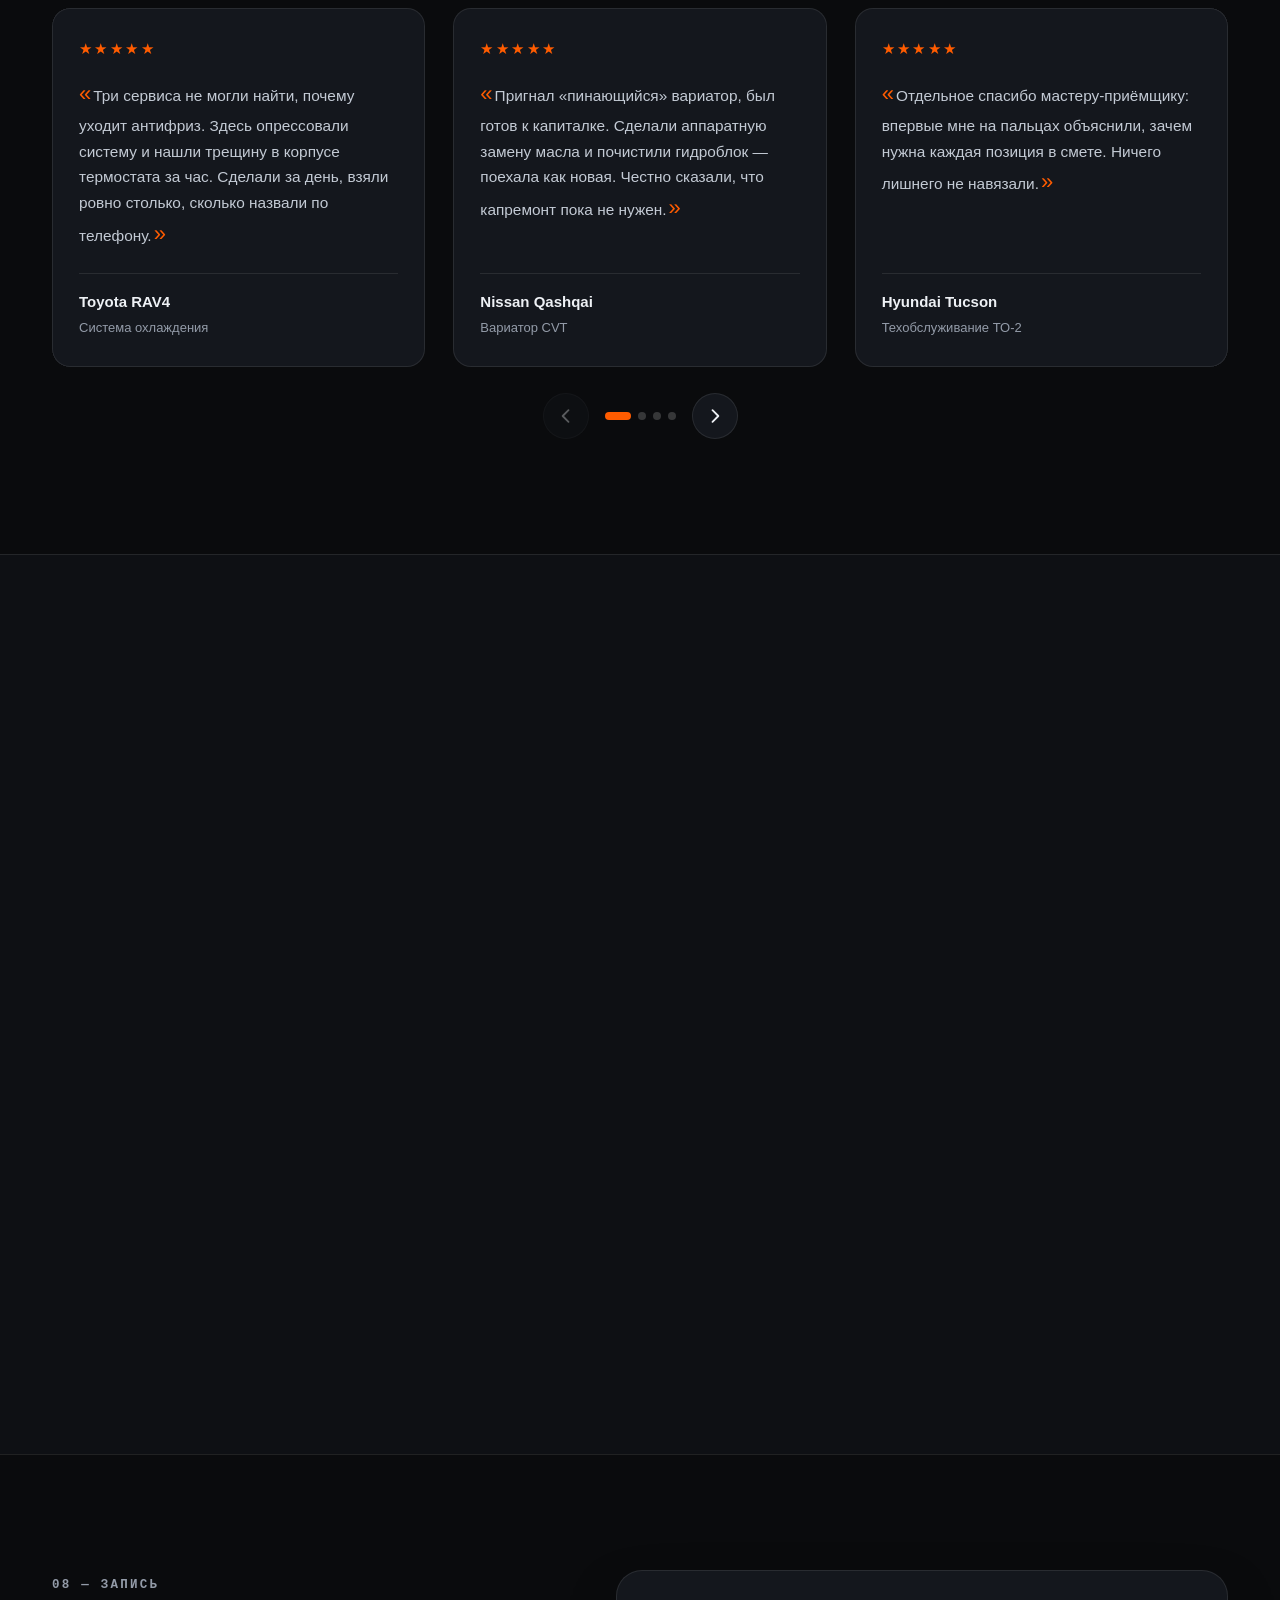
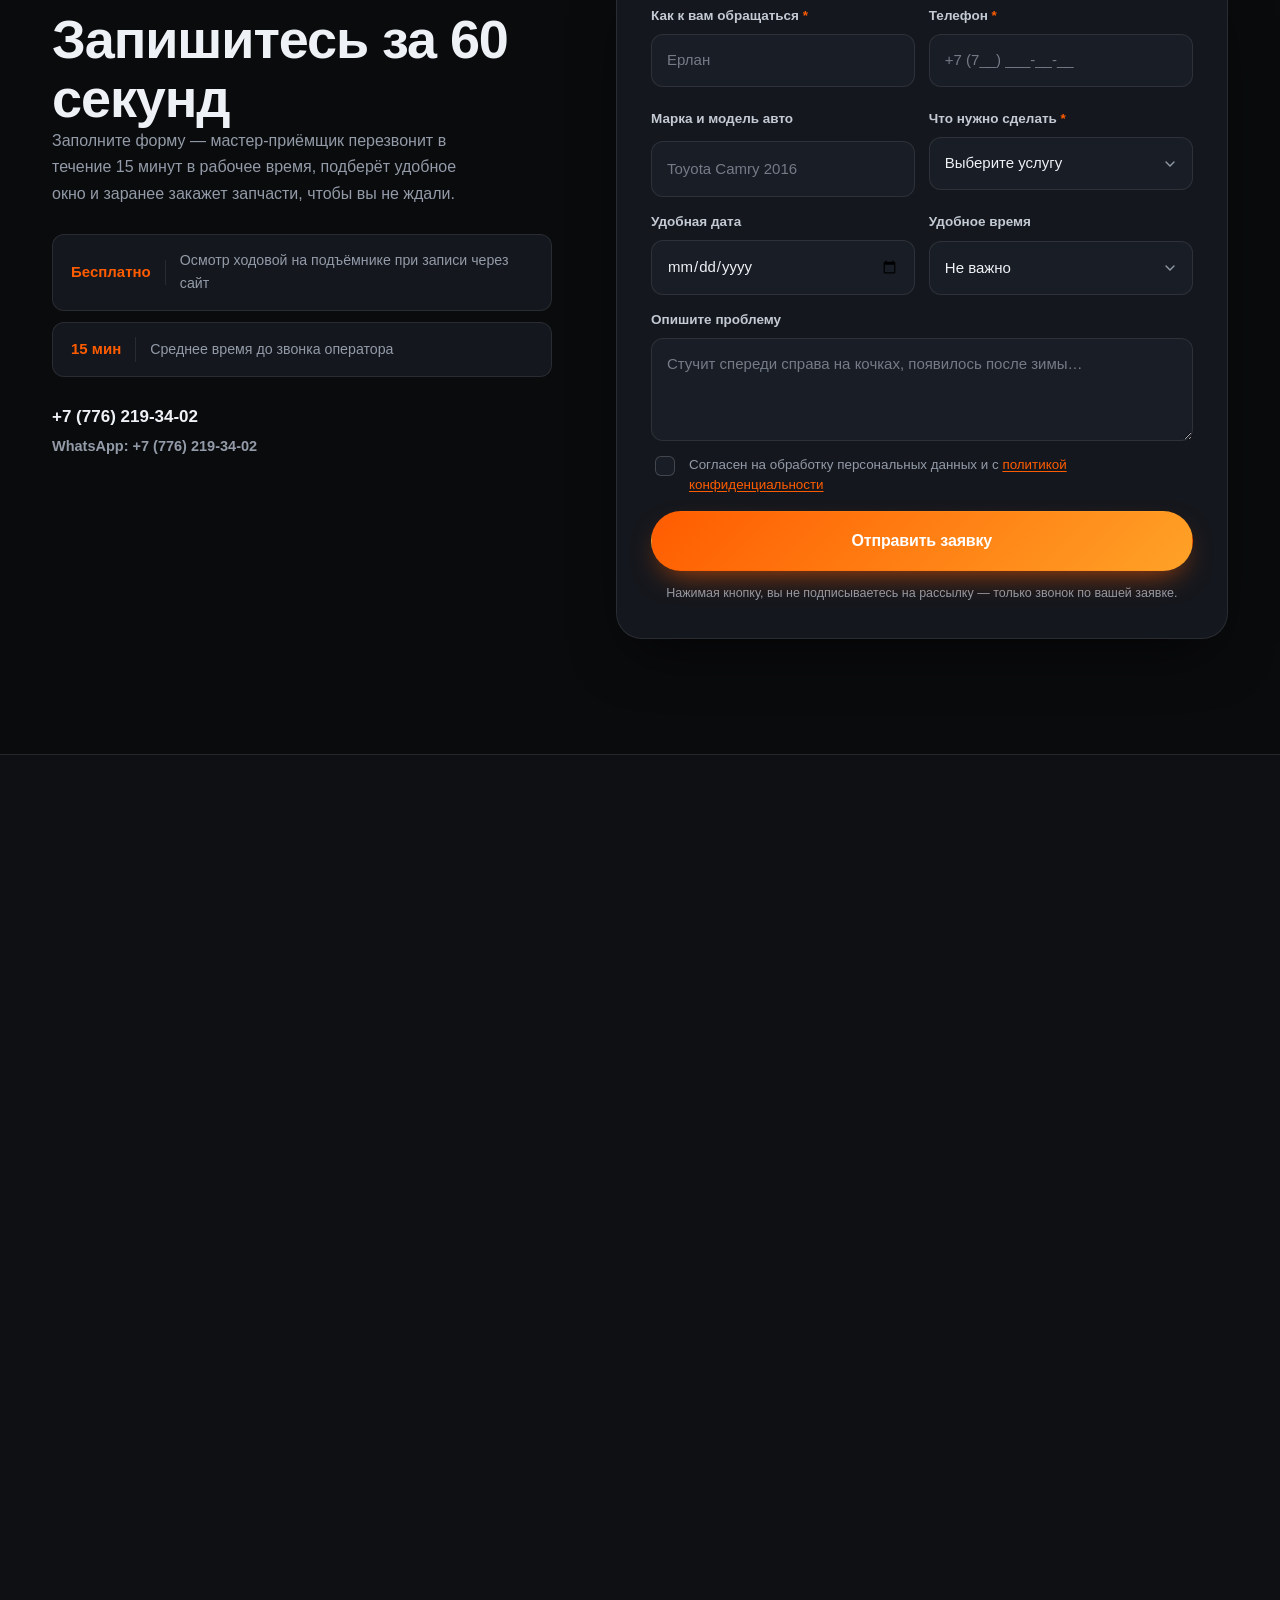
==== commit a85c1159: "3 sept1" ====
--- a/index.html
+++ b/index.html
@@ -25,7 +25,7 @@
 <!-- Title: 55 знаков — влезает в выдачу целиком, главный запрос в начале -->
 <title>Автосервис в Алматы — CARX-service | СТО полного цикла</title>
 <!-- Description: ~160 знаков — Google показывает целиком, не обрезая -->
-<meta name="description" content="Автосервис в Алматы: диагностика от 8 000 ₸, ремонт двигателя, АКПП, ходовой, электрики и кузова. Смета до начала работ и фотоотчёт. Хрищатого 2, Калкаман-2.">
+<meta name="description" content="Автосервис в Алматы: диагностика от 8 000 ₸, выезд мастера на дом, ремонт двигателя, АКПП, ходовой, электрики и кузова. Смета до начала работ и фотоотчёт">
 
 <link rel="canonical" href="https://carx-service.kz/">
 <meta name="robots" content="index, follow, max-snippet:-1, max-image-preview:large, max-video-preview:-1">
@@ -210,6 +210,12 @@
       "@id": "https://carx-service.kz/#faq",
       "mainEntity": [
         { "@type": "Question",
+          "name": "Есть ли у вас выезд мастера?",
+          "acceptedAnswer": { "@type": "Answer", "text": "Да, у нас есть <a href=\"https://carx-service.kz/vyezd.html\">выездная диагностика и ремонт</a>. Мастер приедет к вам в течение часа." } },
+        { "@type": "Question",
+          "name": "Сколько стоит выездная диагностика?",
+          "acceptedAnswer": { "@type": "Answer", "text": "Выездная диагностика стоит от 10 000 ₸. Подробнее на <a href=\"https://carx-service.kz/vyezd.html\">странице выездных услуг</a>." } },
+        { "@type": "Question",
           "name": "Сколько стоит диагностика и вернут ли её при ремонте?",
           "acceptedAnswer": { "@type": "Answer", "text": "Компьютерная диагностика — 8 000 ₸, диагностика ходовой на подъёмнике — бесплатно. Если вы делаете ремонт у нас, стоимость диагностики вычитается из итоговой суммы работ." } },
         { "@type": "Question",
@@ -1082,6 +1088,14 @@
 
     <div class="faq__list">
       <details class="acc" data-reveal open>
+        <summary><span>Есть ли у вас выезд мастера?</span><i></i></summary>
+        <div class="acc__body"><p>Да, у нас есть <a href="vyezd.html">выездная диагностика и мелкосрочный ремонт</a>. Мастер приедет к вам в течение часа.</p></div>
+      </details>
+      <details class="acc" data-reveal data-delay="60">
+        <summary><span>Сколько стоит выездная диагностика?</span><i></i></summary>
+        <div class="acc__body"><p>Выездная диагностика стоит от 10 000 ₸. Подробнее о ценах на <a href="vyezd.html">странице выездных услуг</a>.</p></div>
+      </details>
+      <details class="acc" data-reveal data-delay="120">
         <summary><span>Сколько стоит диагностика и вернут ли её при ремонте?</span><i></i></summary>
         <div class="acc__body"><p>Компьютерная диагностика — 8 000 ₸, диагностика ходовой на подъёмнике — бесплатно. Если вы делаете ремонт у нас, стоимость диагностики вычитается из итоговой суммы работ.</p></div>
       </details>
@@ -1282,6 +1296,8 @@
           мастер-приёмщик перезвонит за 15 минут и назовёт стоимость до приезда.
         </p>
         <ul class="geo__links">
+          <li><a href="vyezd.html">Выездная диагностика авто в Алматы</a></li>
+          <li><a href="vyezd.html">Выезд автоэлектрика на дом</a></li>
           <li><a href="#services" data-scroll>Компьютерная диагностика в Алматы</a></li>
           <li><a href="#services" data-scroll>Ремонт двигателя и замена ГРМ</a></li>
           <li><a href="#services" data-scroll>Ремонт АКПП и вариаторов CVT</a></li>
@@ -1321,6 +1337,7 @@
     <nav class="footer__col" aria-label="Услуги">
       <h4>Услуги</h4>
       <a href="#services" data-scroll>Диагностика</a>
+      <a href="vyezd.html">Выезд мастера</a>
       <a href="#services" data-scroll>Ремонт двигателя</a>
       <a href="#services" data-scroll>АКПП и вариаторы</a>
       <a href="#services" data-scroll>Ходовая часть</a>
